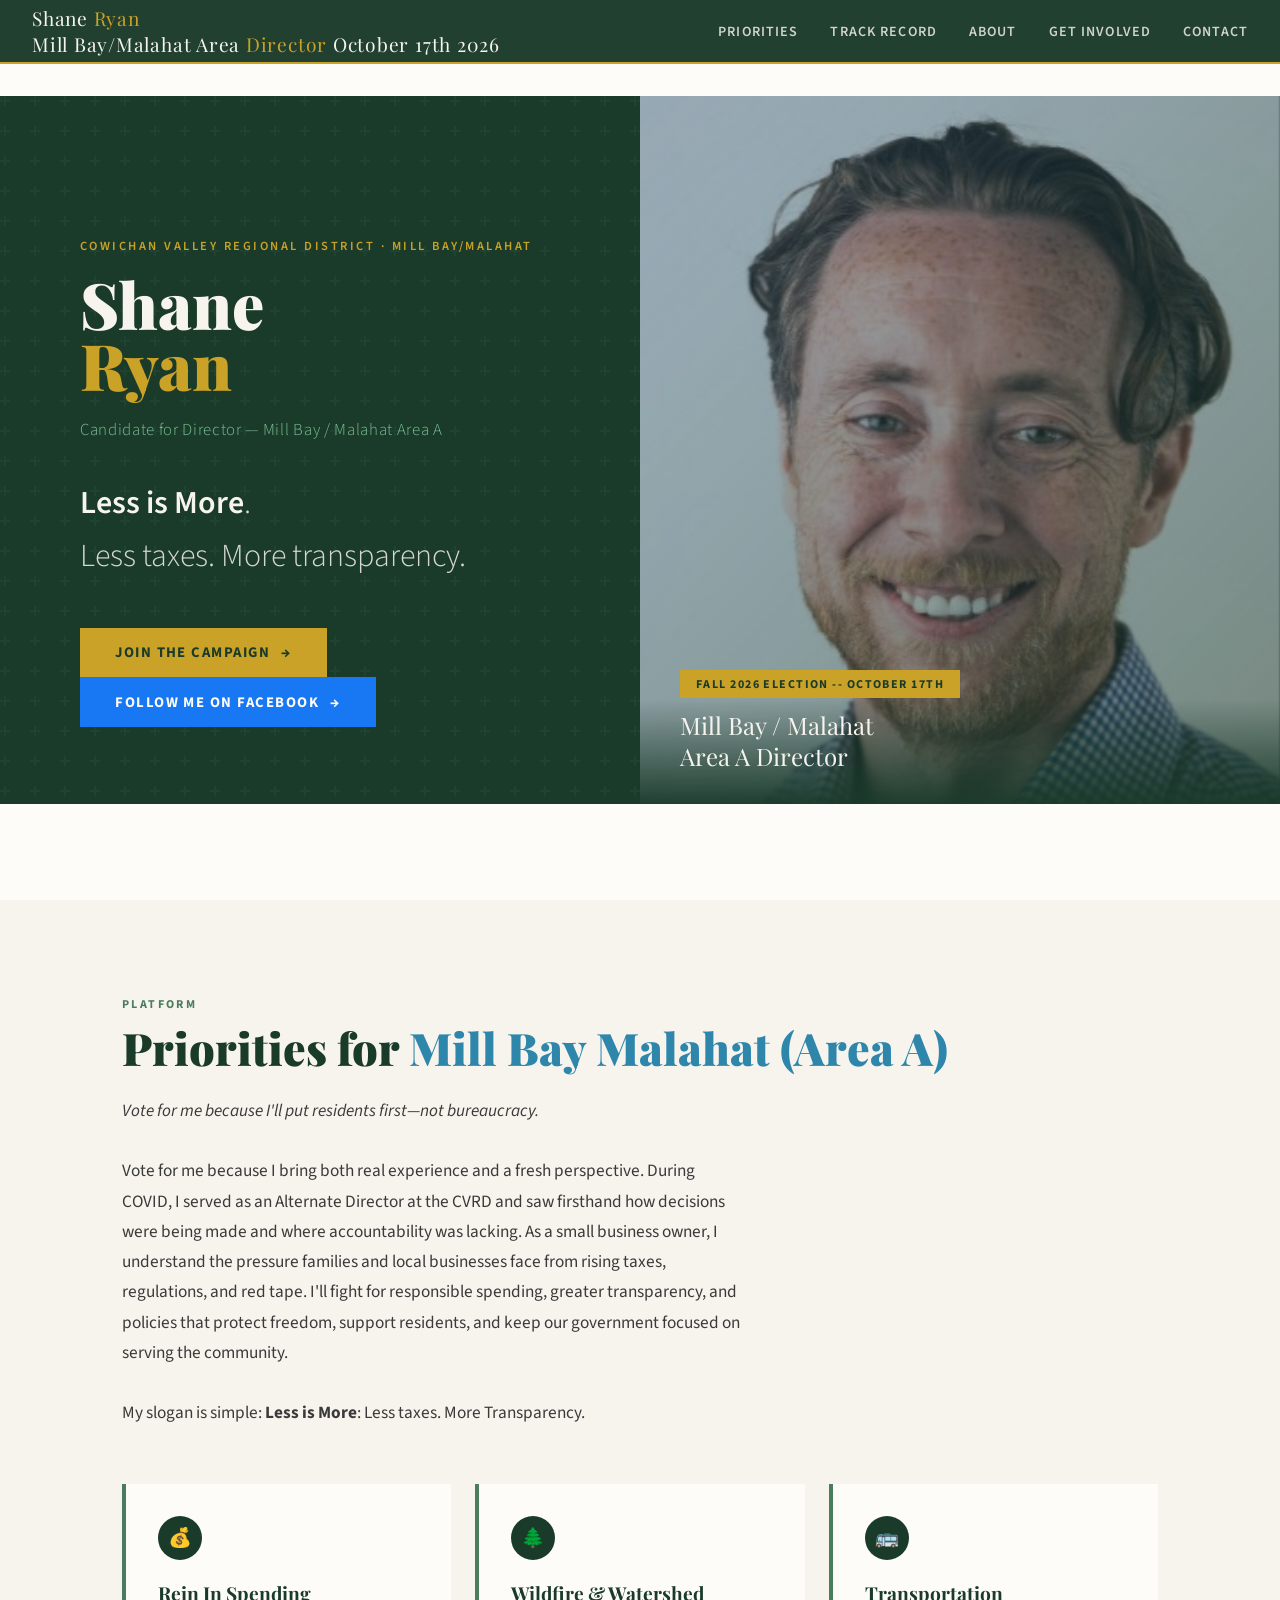
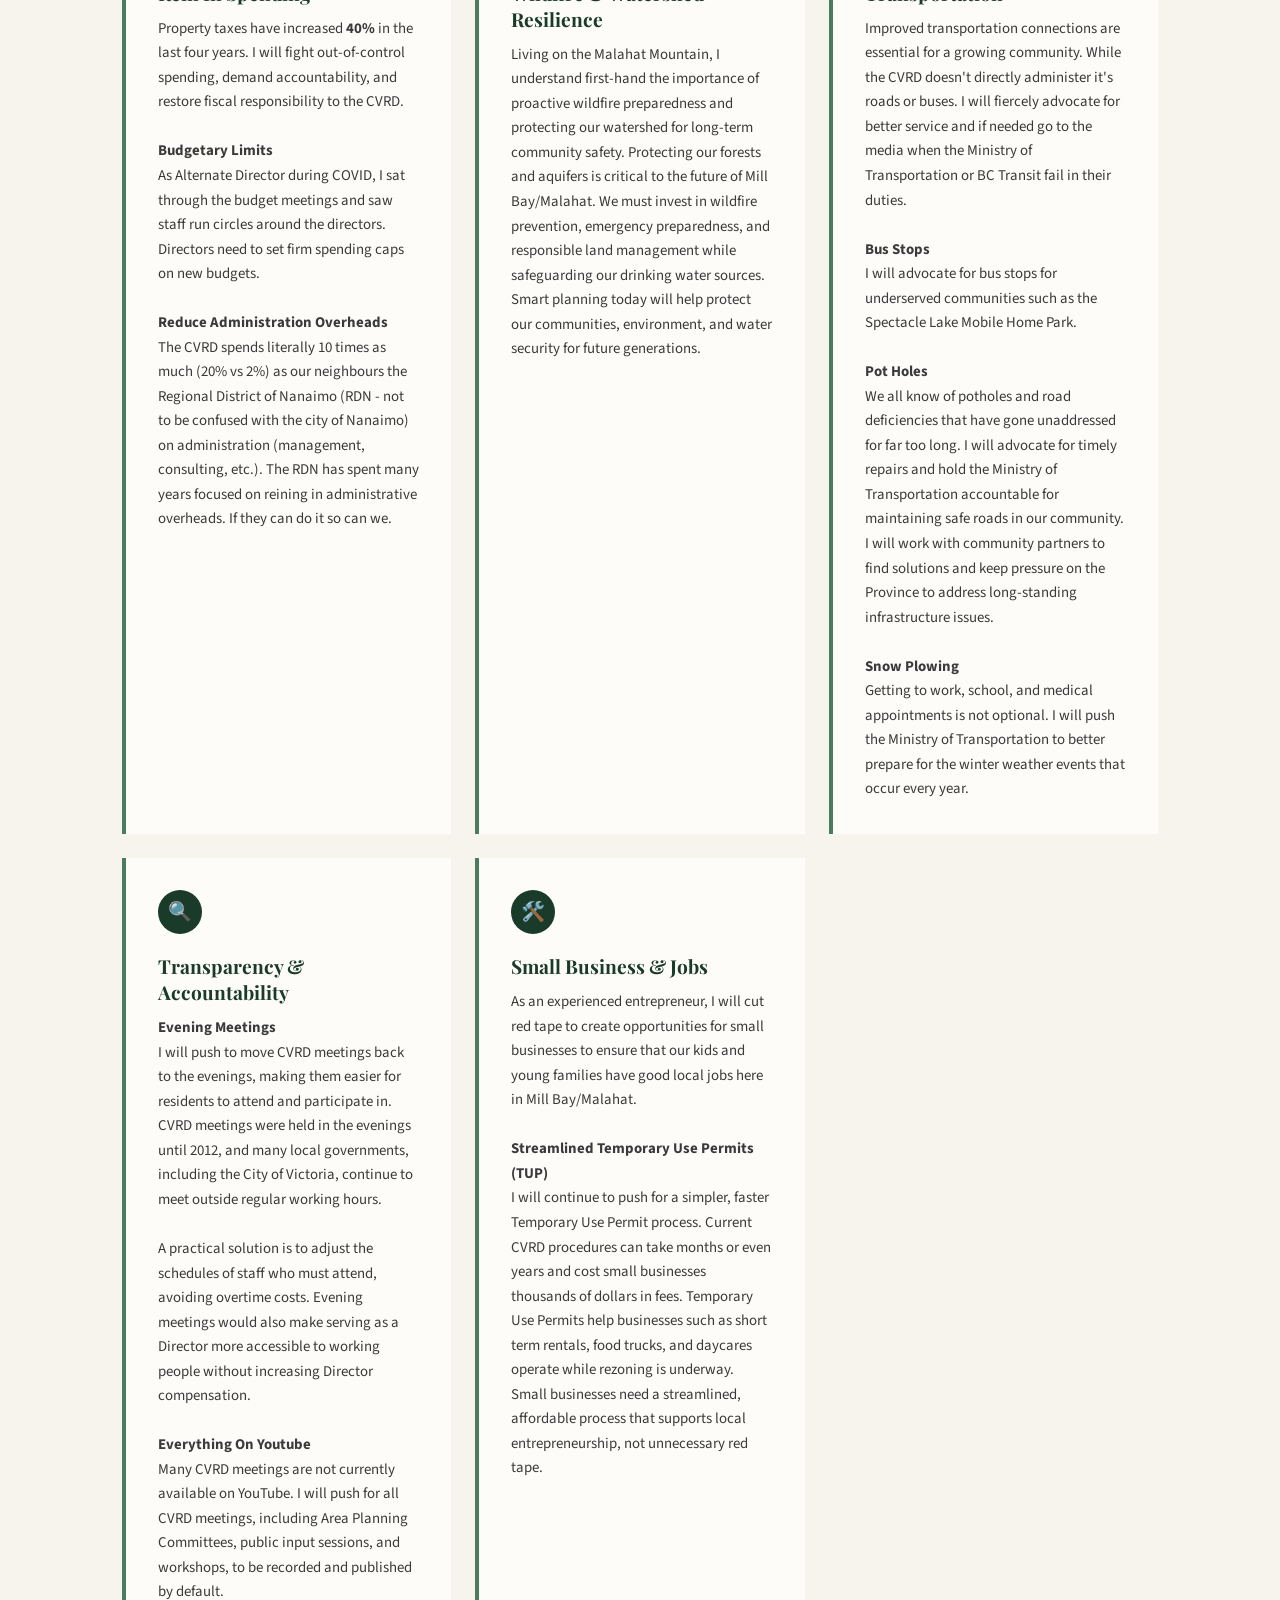
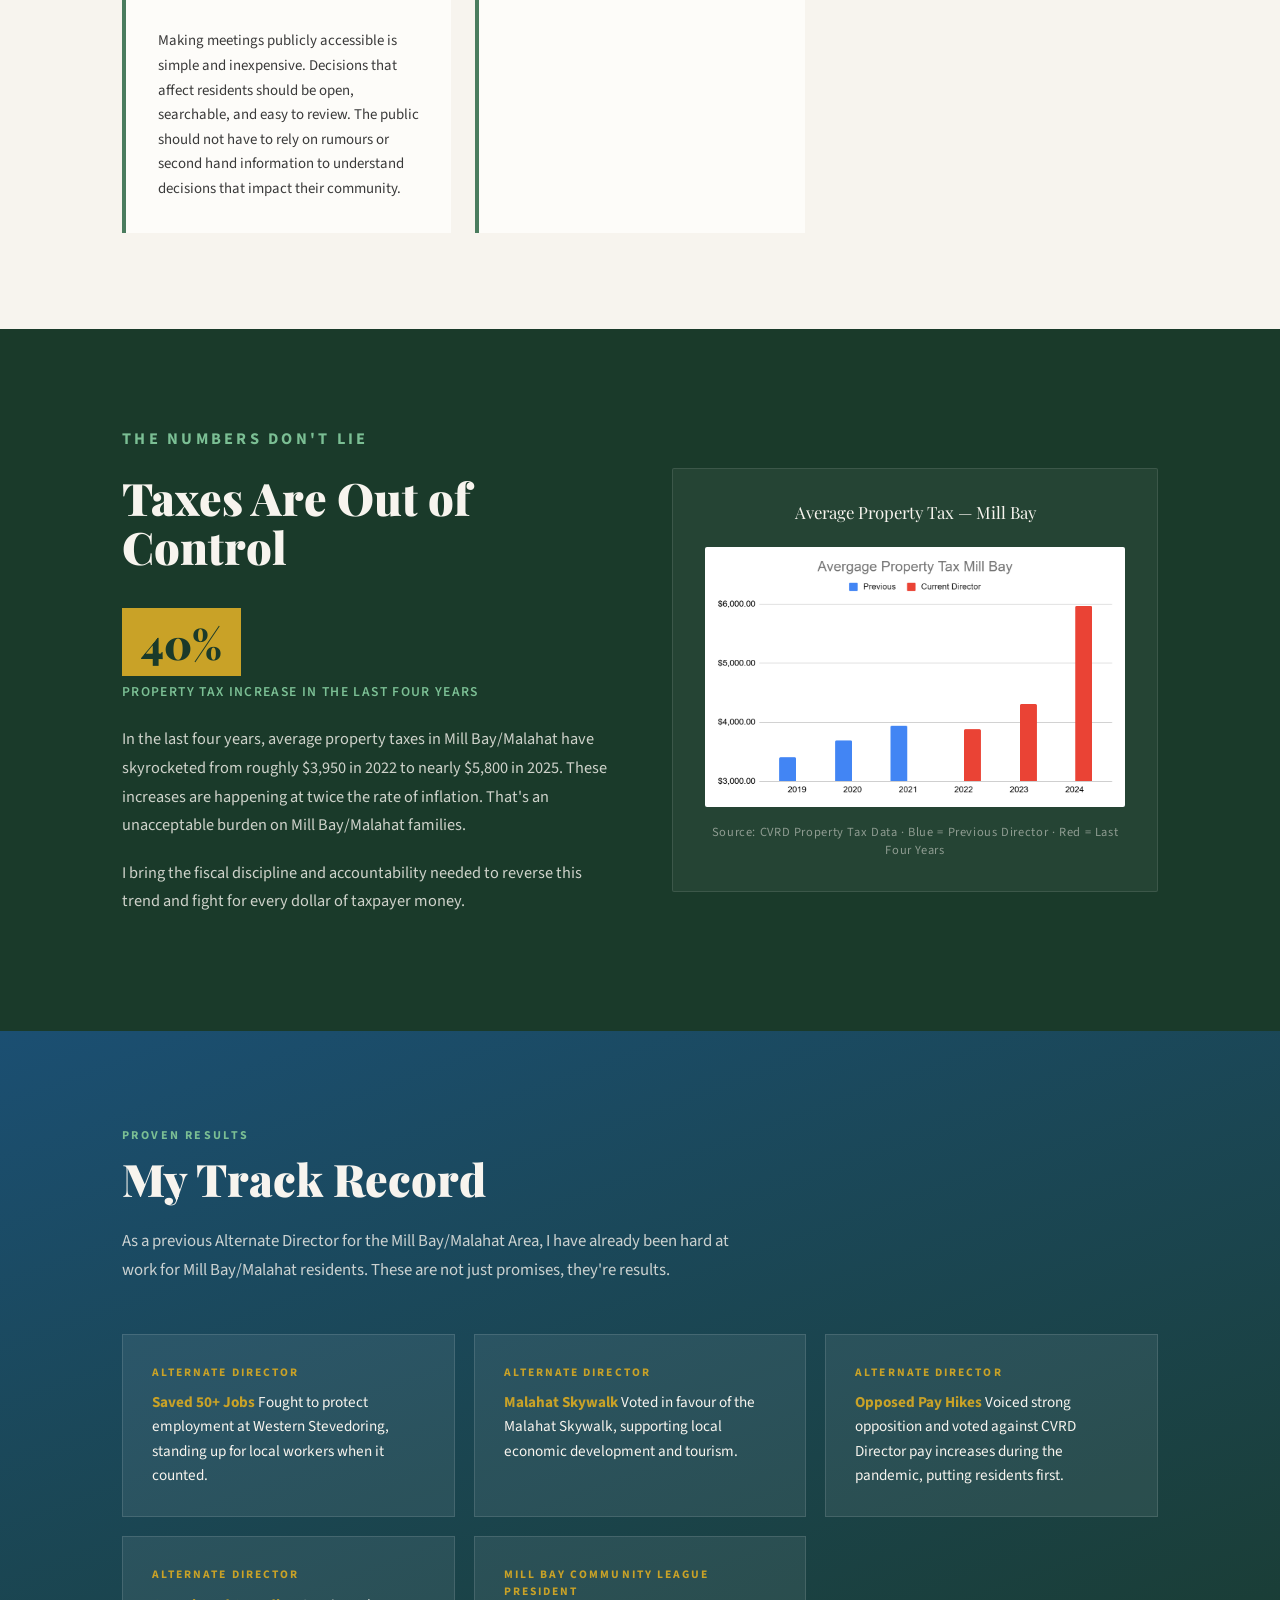
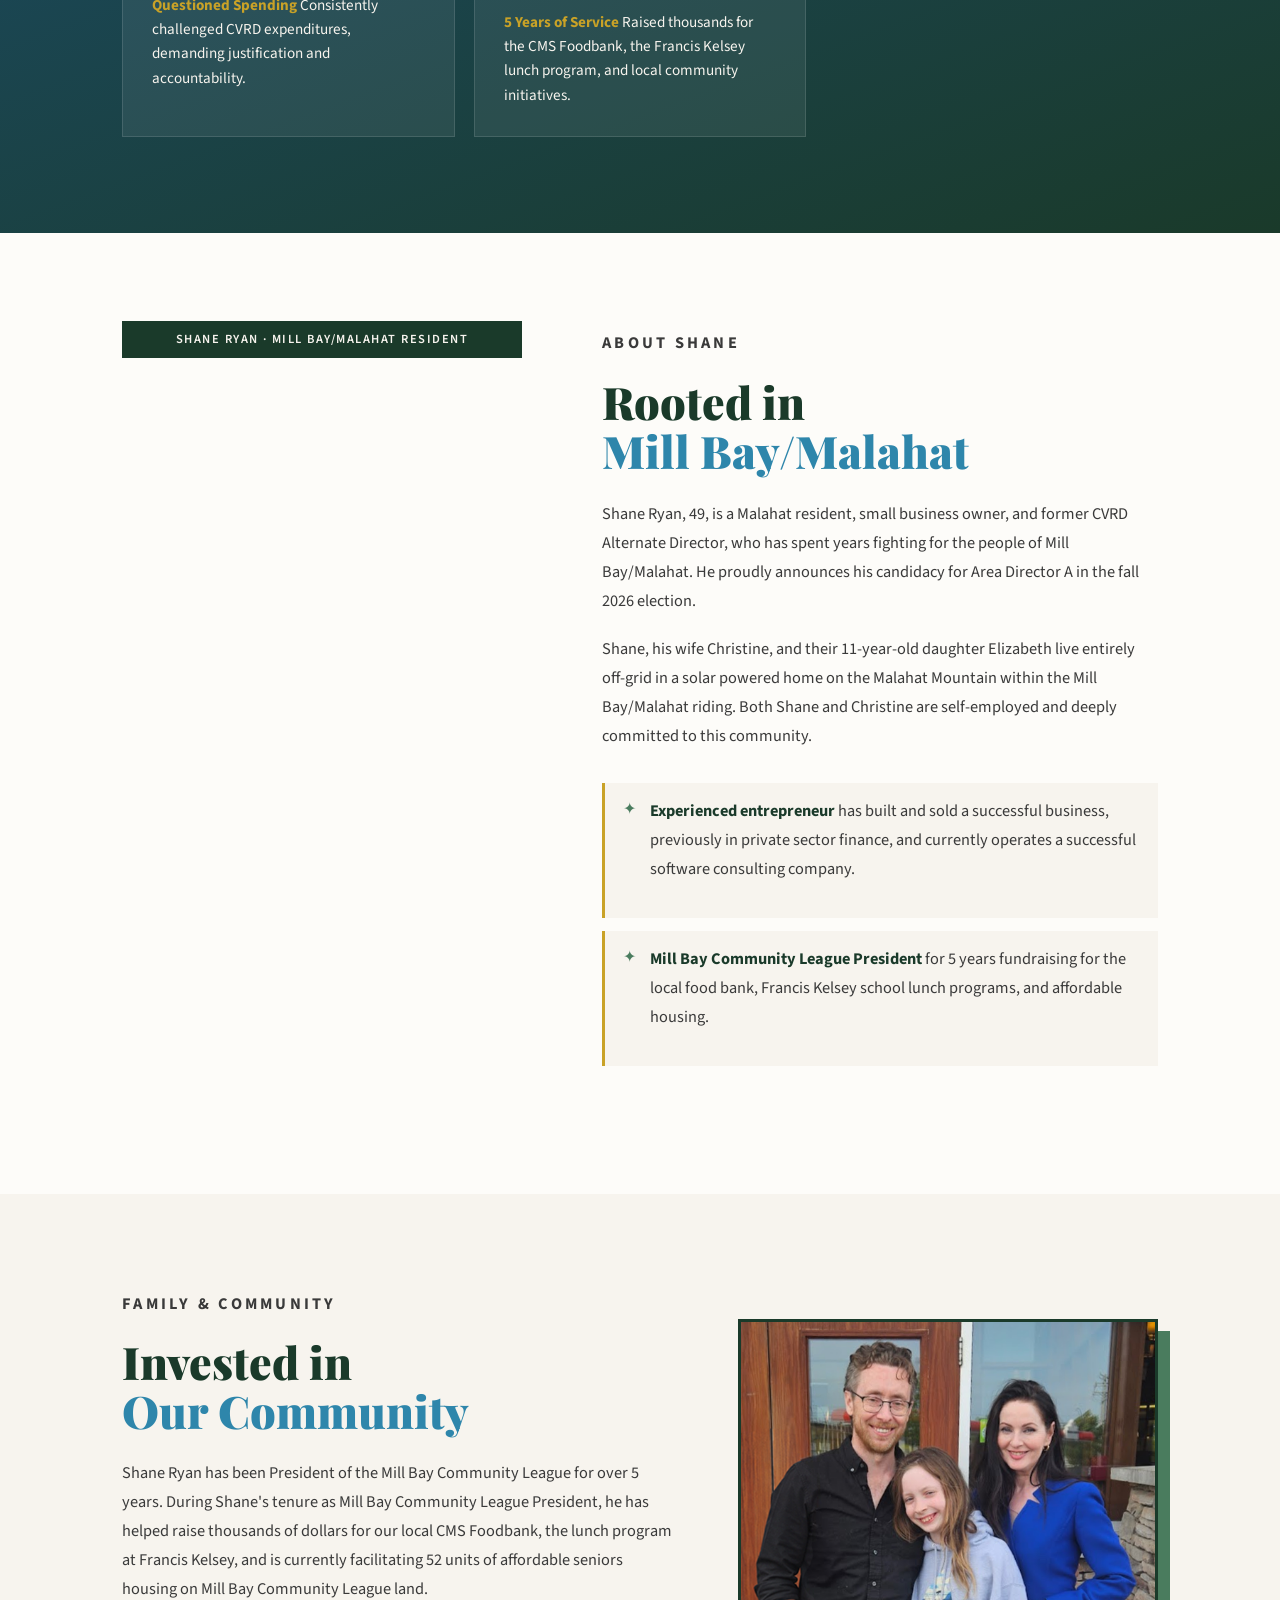
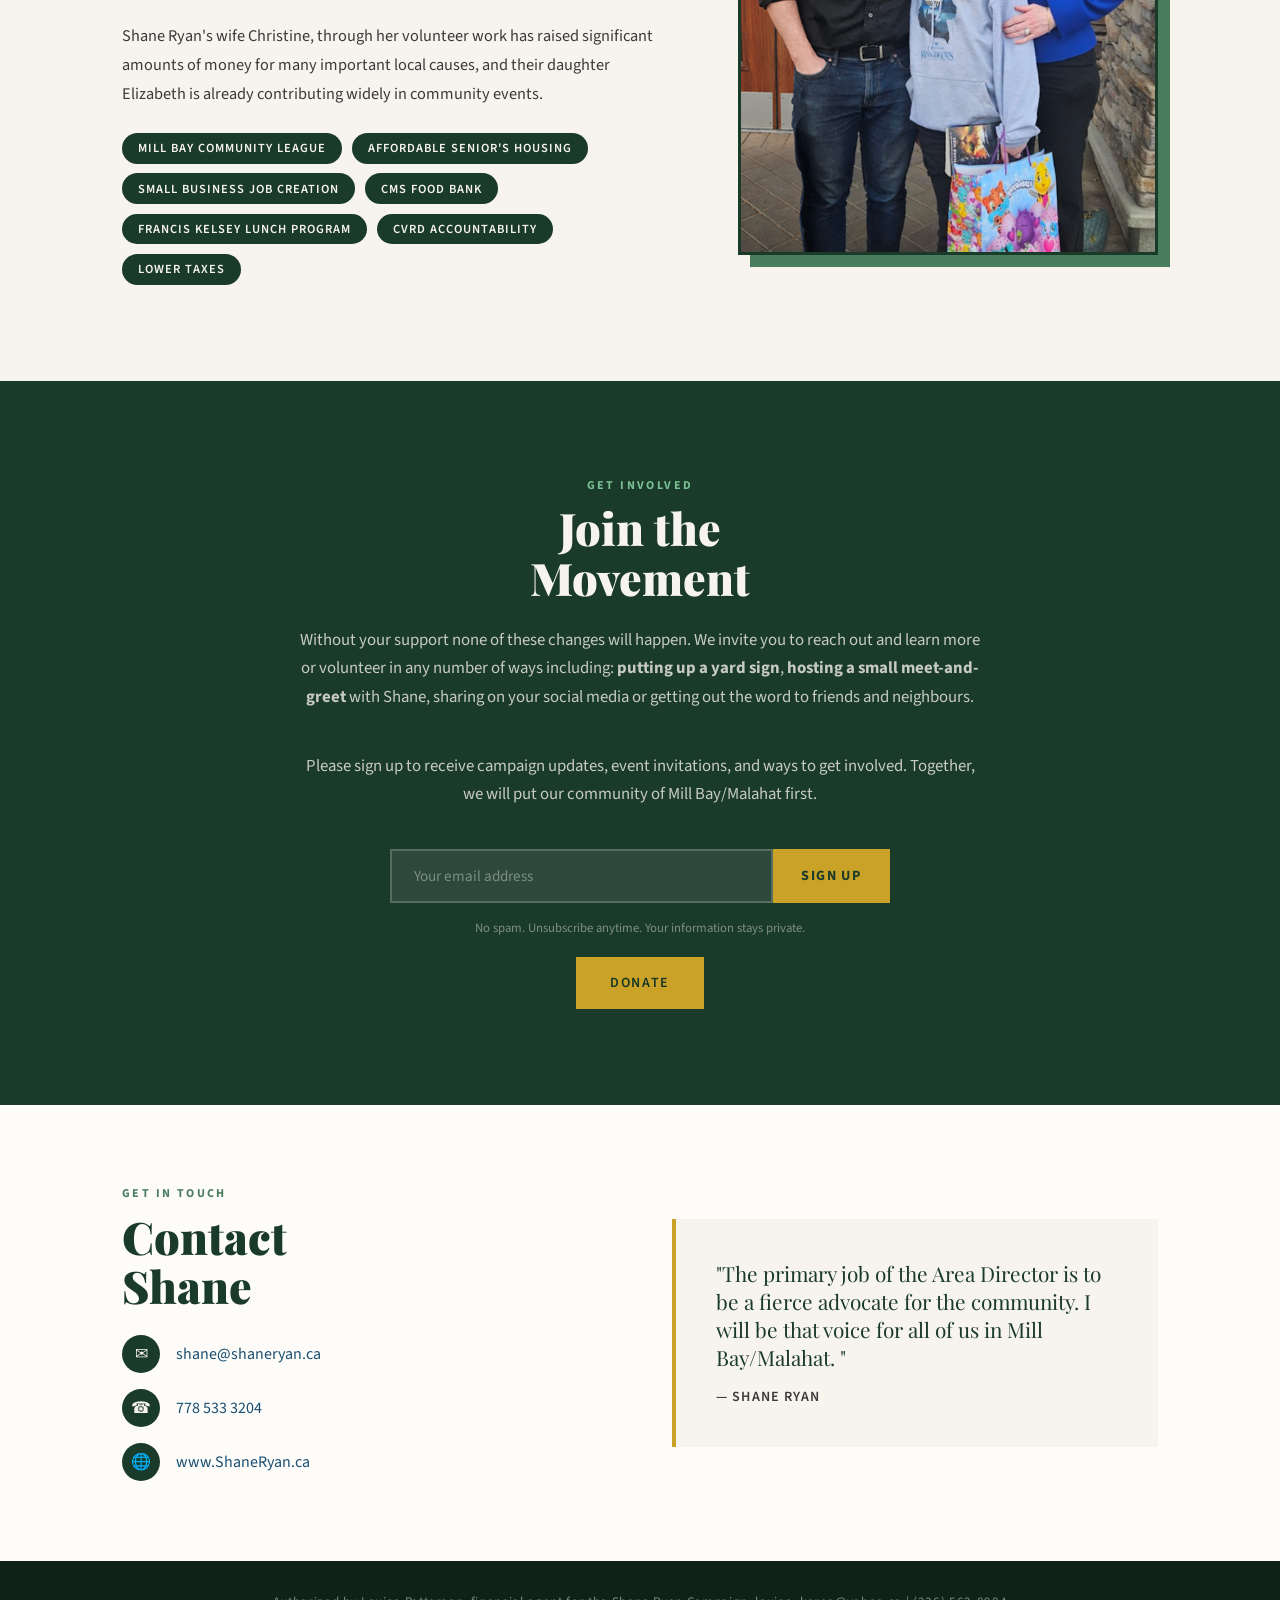
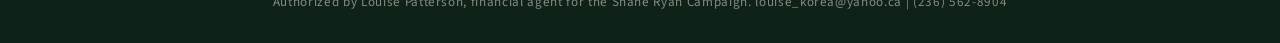
==== index.html @ 7ab5e039 "Update index.html" ====
<!DOCTYPE html>
<html lang="en">
<head>
<meta charset="UTF-8">
<meta name="viewport" content="width=device-width, initial-scale=1.0">
<title>Shane Ryan – Director, Mill Bay/Malahat Area A</title>
<link href="https://fonts.googleapis.com/css2?family=Playfair+Display:wght@700;900&family=Source+Sans+3:wght@300;400;600&display=swap" rel="stylesheet">
<style>
  :root {
    --forest: #1a3a2a;
    --pine: #2d5a3d;
    --sage: #4a7c5e;
    --mint: #7bbf94;
    --ocean: #1b4f72;
    --sky: #2e86ab;
    --sky-light: #5ba4c7;
    --cream: #f7f4ee;
    --warm-white: #fdfcf9;
    --gold: #c9a227;
    --text-dark: #1a1a1a;
    --text-mid: #3a3a3a;
    --facebook-blue: #1877F2
  }

  * { margin: 0; padding: 0; box-sizing: border-box; }

  html { scroll-behavior: smooth; }

  body {
    font-family: 'Source Sans 3', sans-serif;
    background: var(--warm-white);
    color: var(--text-dark);
    overflow-x: hidden;
  }

  /* ── NAV ── */
  nav {
    position: fixed; top: 0; width: 100%; z-index: 100;
    background: rgba(26,58,42,0.97);
    backdrop-filter: blur(8px);
    padding: 0 2rem;
    display: flex; align-items: center; justify-content: space-between;
    height: 64px;
    border-bottom: 2px solid var(--gold);
  }
  .nav-logo {
    font-family: 'Playfair Display', serif;
    font-size: 1.2rem;
    color: var(--cream);
    letter-spacing: 0.04em;
  }
  .nav-logo span { color: var(--gold); }
  .nav-links { display: flex; gap: 2rem; list-style: none; }
  .nav-links a {
    color: rgba(247,244,238,0.82);
    text-decoration: none;
    font-size: 0.88rem;
    font-weight: 600;
    letter-spacing: 0.08em;
    text-transform: uppercase;
    transition: color 0.2s;
  }
  .nav-links a:hover { color: var(--gold); }

  /* ── HERO ── */
  .hero {
    min-height: 100vh;
    display: grid;
    grid-template-columns: 1fr 1fr;
    overflow: hidden;
    position: relative;
  }

  .hero-left {
    background: var(--forest);
    display: flex; flex-direction: column; justify-content: center;
    padding: 8rem 5rem 4rem 5rem;
    position: relative;
    overflow: hidden;
  }

  .hero-left::before {
    content: '';
    position: absolute; inset: 0;
    background: url("data:image/svg+xml,%3Csvg width='60' height='60' viewBox='0 0 60 60' xmlns='http://www.w3.org/2000/svg'%3E%3Cg fill='none' fill-rule='evenodd'%3E%3Cg fill='%234a7c5e' fill-opacity='0.12'%3E%3Cpath d='M36 34v-4h-2v4h-4v2h4v4h2v-4h4v-2h-4zm0-30V0h-2v4h-4v2h4v4h2V6h4V4h-4zM6 34v-4H4v4H0v2h4v4h2v-4h4v-2H6zM6 4V0H4v4H0v2h4v4h2V6h4V4H6z'/%3E%3C/g%3E%3C/g%3E%3C/svg%3E");
    pointer-events: none;
  }

  .hero-eyebrow {
    font-size: 0.78rem;
    font-weight: 600;
    letter-spacing: 0.2em;
    text-transform: uppercase;
    color: var(--gold);
    margin-bottom: 1.2rem;
    opacity: 0;
    animation: fadeUp 0.7s 0.2s forwards;
  }

  .hero-name {
    font-family: 'Playfair Display', serif;
    font-size: clamp(3.2rem, 5vw, 5.5rem);
    font-weight: 900;
    color: var(--cream);
    line-height: 0.95;
    margin-bottom: 1.4rem;
    opacity: 0;
    animation: fadeUp 0.7s 0.4s forwards;
  }

  .hero-title {
    font-size: 1.05rem;
    font-weight: 300;
    color: var(--mint);
    letter-spacing: 0.04em;
    margin-bottom: 2.2rem;
    opacity: 0;
    animation: fadeUp 0.7s 0.55s forwards;
  }

  .hero-tagline {
    font-size: 2rem;
    color: rgba(247,244,238,0.85);
    line-height: 1.65;
    max-width: 400px;
    margin-bottom: 2.8rem;
    font-weight: 300;
    opacity: 0;
    animation: fadeUp 0.7s 0.7s forwards;
  }

  .hero-tagline strong { color: var(--cream); font-weight: 600; }

  .hero-cta {
    display: inline-flex; align-items: center; gap: 0.7rem;
    background: var(--gold);
    color: var(--forest);
    padding: 0.9rem 2.2rem;
    font-weight: 700;
    font-size: 0.92rem;
    letter-spacing: 0.1em;
    text-transform: uppercase;
    text-decoration: none;
    border: none;
    cursor: pointer;
    transition: background 0.2s, transform 0.15s;
    opacity: 0;
    animation: fadeUp 0.7s 0.85s forwards;
    width: fit-content;
  }

  .hero-facebook {
    display: inline-flex; align-items: center; gap: 0.7rem;
    background: var(--facebook-blue);
    color: var(--warm-white);
    padding: 0.9rem 2.2rem;
    font-weight: 700;
    font-size: 0.92rem;
    letter-spacing: 0.1em;
    text-transform: uppercase;
    text-decoration: none;
    border: none;
    cursor: pointer;
    transition: background 0.2s, transform 0.15s;
    opacity: 0;
    animation: fadeUp 0.7s 0.85s forwards;
    width: fit-content;
  }

  .hero-cta:hover { background: #e0b52a; transform: translateY(-2px); }

  .hero-right {
    position: relative;
    background: var(--ocean);
    overflow: hidden;
  }

  .hero-right::before {
    content: '';
    position: absolute; inset: 0;
    background: linear-gradient(135deg, rgba(27,79,114,0.4) 0%, rgba(26,58,42,0.6) 100%);
    z-index: 1;
  }

  .hero-photo {
    width: 100%;
    height: 100%;
    object-fit: cover;
    object-position: center 25%;
    position: absolute;
    top: 0;
    left: 0;
    opacity: 0;
    animation: fadeIn 10s 0.5s forwards;
  }

  .hero-photo-overlay {
    position: absolute; bottom: 0; left: 0; right: 0;
    z-index: 2;
    background: linear-gradient(to top, rgba(26,58,42,0.95) 0%, transparent 60%);
    padding: 2.5rem 2.5rem 2rem;
  }

  .hero-area-badge {
    display: inline-block;
    background: var(--gold);
    color: var(--forest);
    font-size: 0.75rem;
    font-weight: 700;
    letter-spacing: 0.12em;
    text-transform: uppercase;
    padding: 0.35rem 1rem;
    margin-bottom: 0.7rem;
  }

  .hero-area-text {
    color: var(--cream);
    font-family: 'Playfair Display', serif;
    font-size: 1.5rem;
    line-height: 1.3;
  }

  /* ── STATS BAR ── */
  .stats-bar {
    background: var(--ocean);
    padding: 2rem 4rem;
    display: flex; justify-content: space-around; align-items: center;
    flex-wrap: wrap; gap: 1.5rem;
  }
  .stat-item { text-align: center; }
  .stat-num {
    font-family: 'Playfair Display', serif;
    font-size: 2.4rem;
    font-weight: 900;
    color: var(--gold);
    display: block;
  }
  .stat-label {
    font-size: 0.78rem;
    font-weight: 600;
    letter-spacing: 0.12em;
    text-transform: uppercase;
    color: rgba(247,244,238,0.7);
  }
  .stat-divider { width: 1px; height: 50px; background: rgba(247,244,238,0.2); }

  /* ── SECTION SHARED ── */
  section { padding: 6rem 0; }
  .container { max-width: 1100px; margin: 0 auto; padding: 0 2rem; }
  .section-label {
    font-size: 0.75rem; font-weight: 700;
    letter-spacing: 0.2em; text-transform: uppercase;
    color: var(--sage); margin-bottom: 0.6rem;
  }
  .section-title {
    font-family: 'Playfair Display', serif;
    font-size: clamp(2rem, 3.5vw, 3rem);
    font-weight: 900;
    color: var(--forest);
    line-height: 1.1;
    margin-bottom: 1.5rem;
  }
  .section-title .accent { color: var(--sky); }

  /* ── PRIORITIES ── */
  .priorities { background: var(--cream); }
  .priorities-intro {
    max-width: 620px;
    font-size: 1.08rem;
    color: var(--text-mid);
    line-height: 1.75;
    margin-bottom: 3.5rem;
  }

  .priorities-grid {
    display: grid;
    grid-template-columns: repeat(auto-fit, minmax(280px, 1fr));
    gap: 1.5rem;
  }

  .priority-card {
    background: var(--warm-white);
    border-left: 4px solid var(--sage);
    padding: 2rem;
    transition: border-color 0.25s, transform 0.2s, box-shadow 0.2s;
    position: relative;
    overflow: hidden;
  }
  .priority-card::after {
    content: '';
    position: absolute; bottom: 0; left: 0; right: 0; height: 3px;
    background: linear-gradient(90deg, var(--gold), transparent);
    transform: scaleX(0); transform-origin: left;
    transition: transform 0.3s;
  }
  .priority-card:hover {
    border-color: var(--ocean);
    transform: translateY(-4px);
    box-shadow: 0 12px 32px rgba(27,79,114,0.12);
  }
  .priority-card:hover::after { transform: scaleX(1); }

  .priority-icon {
    width: 44px; height: 44px;
    background: var(--forest);
    border-radius: 50%;
    display: flex; align-items: center; justify-content: center;
    margin-bottom: 1.2rem;
    font-size: 1.2rem;
  }
  .priority-title {
    font-family: 'Playfair Display', serif;
    font-size: 1.2rem; font-weight: 700;
    color: var(--forest);
    margin-bottom: 0.7rem;
  }
  .priority-text {
    font-size: 0.93rem;
    color: var(--text-mid);
    line-height: 1.65;
  }

  /* ── TAX CHART SECTION ── */
  .tax-section { background: var(--forest); color: var(--cream); }
  .tax-section .section-title { color: var(--cream); }
  .tax-section .section-label { color: var(--mint); }

  .tax-layout {
    display: grid;
    grid-template-columns: 1fr 1fr;
    gap: 4rem;
    align-items: center;
  }
  .tax-copy p {
    font-size: 1.02rem;
    color: rgba(247,244,238,0.82);
    line-height: 1.75;
    margin-bottom: 1.2rem;
  }
  .tax-stat {
    display: inline-block;
    background: var(--gold);
    color: var(--forest);
    font-family: 'Playfair Display', serif;
    font-size: 2.6rem; font-weight: 900;
    padding: 0.4rem 1.2rem;
    margin: 0.8rem 0 0.4rem;
  }
  .tax-stat-label {
    font-size: 0.85rem; font-weight: 600;
    letter-spacing: 0.1em; text-transform: uppercase;
    color: var(--mint);
    display: block; margin-bottom: 1.5rem;
  }

  .chart-wrapper {
    background: rgba(255,255,255,0.05);
    border: 1px solid rgba(255,255,255,0.1);
    padding: 2rem;
    border-radius: 2px;
  }
  .chart-title {
    font-family: 'Playfair Display', serif;
    color: var(--cream); font-size: 1.05rem;
    margin-bottom: 1.5rem; text-align: center;
  }
  .chart-img {
    width: 100%; border-radius: 2px;
    display: block;
  }
  .chart-caption {
    margin-top: 1rem;
    font-size: 0.78rem;
    color: rgba(247,244,238,0.5);
    text-align: center;
    letter-spacing: 0.05em;
  }

  /* ── ABOUT ── */
  .about { background: var(--warm-white); }
  .about-layout {
    display: grid;
    grid-template-columns: 400px 1fr;
    gap: 5rem;
    align-items: start;
  }
  .about-photo-wrap { position: relative; }
  .about-photo {
    width: 100%;
    display: block;
    border: 3px solid var(--forest);
  }
  .about-photo-label {
    position: absolute;
    bottom: -1px; left: 0; right: 0;
    background: var(--forest);
    color: var(--cream);
    text-align: center;
    font-size: 0.78rem;
    font-weight: 600;
    letter-spacing: 0.12em;
    text-transform: uppercase;
    padding: 0.6rem;
  }

  .about-copy p {
    font-size: 1.02rem;
    color: var(--text-mid);
    line-height: 1.78;
    margin-bottom: 1.2rem;
  }

  .about-highlights {
    margin: 2rem 0;
    display: flex; flex-direction: column; gap: 0.8rem;
  }
  .highlight-item {
    display: flex; align-items: flex-start; gap: 0.9rem;
    padding: 0.9rem 1.1rem;
    background: var(--cream);
    border-left: 3px solid var(--gold);
  }
  .highlight-check {
    color: var(--sage); font-size: 1rem; flex-shrink: 0; margin-top: 1px;
  }
  .highlight-text { font-size: 0.93rem; color: var(--text-mid); line-height: 1.5; }
  .highlight-text strong { color: var(--forest); }

  /* ── RECORD ── */
  .record { background: linear-gradient(160deg, #1b4f72 0%, #1a3a2a 100%); }
  .record .section-title { color: var(--cream); }
  .record .section-label { color: var(--mint); }
  .record-intro {
    color: rgba(247,244,238,0.8);
    font-size: 1.05rem;
    line-height: 1.75;
    max-width: 640px;
    margin-bottom: 3rem;
  }
  .record-grid {
    display: grid;
    grid-template-columns: repeat(auto-fit, minmax(260px, 1fr));
    gap: 1.2rem;
  }
  .record-item {
    background: rgba(255,255,255,0.07);
    border: 1px solid rgba(255,255,255,0.12);
    padding: 1.8rem;
    transition: background 0.2s;
  }
  .record-item:hover { background: rgba(255,255,255,0.12); }
  .record-year {
    font-size: 0.72rem; font-weight: 700;
    letter-spacing: 0.18em; text-transform: uppercase;
    color: var(--gold); margin-bottom: 0.6rem;
  }
  .record-desc {
    color: var(--cream);
    font-size: 0.95rem;
    line-height: 1.6;
  }

  /* ── FAMILY ── */
  .family { background: var(--cream); }
  .family-layout {
    display: grid;
    grid-template-columns: 1fr 420px;
    gap: 4rem;
    align-items: center;
  }
  .family-copy p {
    font-size: 1.02rem; color: var(--text-mid);
    line-height: 1.78; margin-bottom: 1.1rem;
  }
  .community-pills {
    display: flex; flex-wrap: wrap; gap: 0.6rem;
    margin-top: 1.5rem;
  }
  .pill {
    background: var(--forest); color: var(--cream);
    font-size: 0.78rem; font-weight: 600;
    letter-spacing: 0.08em; text-transform: uppercase;
    padding: 0.4rem 1rem;
    border-radius: 100px;
  }
  .family-photo {
    width: 100%; display: block;
    border: 3px solid var(--forest);
    box-shadow: 12px 12px 0 var(--sage);
  }

  /* ── SIGN UP ── */
  .signup { background: var(--forest); }
  .signup-inner {
    max-width: 680px; margin: 0 auto;
    text-align: center;
  }

  .signup .section-label { color: var(--mint); }
  .signup .section-title { color: var(--cream); }
  .signup-text {
    color: rgba(247,244,238,0.78);
    font-size: 1.05rem;
    line-height: 1.7;
    margin-bottom: 2.5rem;
  }
  .signup-form {
    display: flex; gap: 0;
    max-width: 500px; margin: 0 auto;
  }
  .signup-input {
    flex: 1;
    padding: 0.9rem 1.4rem;
    border: 2px solid rgba(255,255,255,0.2);
    background: rgba(255,255,255,0.08);
    color: var(--cream);
    font-family: 'Source Sans 3', sans-serif;
    font-size: 0.95rem;
    outline: none;
    transition: border-color 0.2s;
  }
  .signup-input::placeholder { color: rgba(247,244,238,0.4); }
  .signup-input:focus { border-color: var(--gold); }
  .signup-btn {
    background: var(--gold);
    color: var(--forest);
    border: none;
    padding: 0.9rem 1.8rem;
    font-family: 'Source Sans 3', sans-serif;
    font-size: 0.88rem;
    font-weight: 700;
    letter-spacing: 0.1em;
    text-transform: uppercase;
    cursor: pointer;
    transition: background 0.2s;
    white-space: nowrap;
  }
  .signup-btn:hover { background: #e0b52a; }
  .signup-note {
    margin-top: 1rem;
    font-size: 0.8rem;
    color: rgba(247,244,238,0.45);
  }
  .signup-success {
    display: none;
    background: rgba(74,124,94,0.3);
    border: 1px solid var(--mint);
    color: var(--mint);
    padding: 1rem 2rem;
    font-size: 1rem;
    margin-top: 1rem;
  }

  /* ── CONTACT ── */
  .contact { background: var(--warm-white); padding: 5rem 0; }
  .contact-layout {
    display: grid;
    grid-template-columns: 1fr 1fr;
    gap: 4rem;
    align-items: center;
  }
  .contact-info .section-title { margin-bottom: 1.5rem; }
  .contact-details { display: flex; flex-direction: column; gap: 1rem; }
  .contact-row {
    display: flex; align-items: center; gap: 1rem;
    font-size: 1rem; color: var(--text-mid);
  }
  .contact-row a { color: var(--ocean); text-decoration: none; }
  .contact-row a:hover { text-decoration: underline; }
  .contact-icon {
    width: 38px; height: 38px;
    background: var(--forest);
    border-radius: 50%;
    display: flex; align-items: center; justify-content: center;
    color: var(--cream);
    font-size: 1rem;
    flex-shrink: 0;
  }

  /* ── FOOTER ── */
  footer {
    background: #0f2218;
    color: rgba(247,244,238,0.5);
    text-align: center;
    padding: 2rem;
    font-size: 0.82rem;
    letter-spacing: 0.05em;
  }
  footer a { color: var(--mint); text-decoration: none; }

  /* ── ANIMATIONS ── */
  @keyframes fadeUp {
    from { opacity: 0; transform: translateY(22px); }
    to   { opacity: 1; transform: translateY(0); }
  }
  @keyframes fadeIn {
    from { opacity: 0; }
    to   { opacity: 1; }
  }

  /* ── RESPONSIVE ── */
  @media (max-width: 900px) {
    .hero {
      display: flex !important;
      flex-direction: column !important;
      min-height: unset !important;
    }
    .hero-left {
      width: 100% !important;
      box-sizing: border-box !important;
      padding: 2rem 1.5rem 2.5rem !important;
      min-height: unset !important;
      order: 2;
      flex: none !important;
    }
    .hero-right {
      width: 100% !important;
      flex: none !important;
      height: 100vw !important;
      min-height: 300px !important;
      max-height: 520px !important;
      position: relative !important;
      order: 1;
    }
    .hero-photo {
      position: absolute !important;
      top: 0 !important;
      left: 0 !important;
      width: 100% !important;
      height: 100% !important;
      object-fit: cover !important;
      object-position: center 60% !important;
    }
    .tax-layout, .about-layout, .family-layout, .contact-layout {
      grid-template-columns: 1fr;
      gap: 2.5rem;
    }
    .about-layout { grid-template-columns: 1fr; }
    .about-photo-wrap { max-width: 380px; }
    .family-layout { grid-template-columns: 1fr; }
    .family-photo { max-width: 400px; }
    .stat-divider { display: none; }
    .stats-bar { padding: 2rem; }
    nav { padding: 0 1rem; }
    .nav-links { gap: 1rem; }
    .signup-form { flex-direction: column; }
    .hero-eyebrow { max-width: 100% !important; }
    .hero-tagline { max-width: 100% !important; }
  }

  /* ── MOBILE HERO FIX — applies to all phones ── */
  @media screen and (max-width: 1024px) {
    .hero {
      display: flex !important;
      flex-direction: column !important;
      min-height: unset !important;
    }
    .hero-left {
      width: 100% !important;
      box-sizing: border-box !important;
      padding: 2rem 1.5rem 2.5rem !important;
      min-height: unset !important;
      order: 2;
      flex: none !important;
    }
    .hero-right {
      width: 100% !important;
      flex: none !important;
      height: 100vw !important;
      min-height: 300px !important;
      max-height: 520px !important;
      position: relative !important;
      order: 1;
    }
    .hero-photo {
      position: absolute !important;
      top: 0 !important;
      left: 0 !important;
      width: 100% !important;
      height: 100% !important;
      object-fit: cover !important;
      object-position: center 60% !important;
    }
  }

  .hide-on-small {
    display: block;
  }

  @media (max-width: 768px) {
    .hide-on-small {
      display: none;
    }
  }

  .cta-container {
    display: flex;
    justify-content: center;
    align-items: center;
    gap: 16px;
    margin-top: 20px;
  }

  .cta-button.donate {
    display: inline-block;
    background-color: #c9a227;
    color: #163524;
    padding: 16px 34px;
    font-size: 14px;
    font-weight: 600;
    letter-spacing: 0.12em;
    text-transform: uppercase;
    text-decoration: none;
    border-radius: 0px;
    transition: background-color 0.2s ease, transform 0.15s ease;
  }

  .cta-button.donate:hover {
    background-color: #b8921f;
    transform: translateY(-1px);
  }

  .cta-button.donate:active {
    transform: translateY(0px);
  }
</style>
</head>
<body>

<!-- NAV -->
<nav>
  <div class="nav-logo">Shane <span>Ryan</span> <div class="hide-on-small"> Mill Bay/Malahat Area <span>Director</span> October 17th 2026</div></div>
  <ul class="nav-links">
    <li><a href="#priorities">Priorities</a></li>
    <li><a href="#record">Track Record</a></li>
    <li><a href="#about">About</a></li>
    <div class="hide-on-small"><li><a href="#signup">Get Involved</a></li></div>
    <li><a href="#contact">Contact</a></li>
  </ul>
</nav>

<!-- HERO -->
<section class="hero">
  <div class="hero-left">
    <p class="hero-eyebrow">Cowichan Valley Regional District · Mill Bay/Malahat</p>
    <h1 class="hero-name">Shane<br><span style="color:#c9a227;">Ryan</span></h1>
    <p class="hero-title">Candidate for Director — Mill Bay / Malahat Area A</p>
    <p class="hero-tagline"><strong>Less is More</strong>.<br> Less taxes. More transparency.</p>
    <a href="#signup" class="hero-cta">
      <span>Join the Campaign</span>
      <span>→</span>
    </a>
    <a href="https://www.facebook.com/voteshaneryan" class="hero-facebook">
      <span>Follow me on Facebook</span>
      <span>→</span>
    </a>
  </div>
  <div class="hero-right">
    <img src="pro.jpg" alt="Shane Ryan" class="hero-photo">
    <div class="hide-on-small">
      <div class="hero-photo-overlay">
        <span class="hero-area-badge">Fall 2026 Election -- October 17th</span>
        <p class="hero-area-text">Mill Bay / Malahat<br>Area A Director</p>
      </div>
    </div>
  </div>
</section>

<!-- STATS BAR -->
<!--<div class="stats-bar">
  <div class="stat-item">
    <span class="stat-num">5+</span>
    <span class="stat-label">Years Community League President</span>
  </div>
  <div class="stat-divider"></div>
  <div class="stat-item">
    <span class="stat-num">52</span>
    <span class="stat-label">Affordable Senior Housing Units</span>
  </div>
  <div class="stat-divider"></div>
  <div class="stat-item">
    <span class="stat-num">50+</span>
    <span class="stat-label">Jobs Saved at Western Stevedoring</span>
  </div>
  <div class="stat-divider"></div>
  <div class="stat-item">
    <span class="stat-num">0 %</span>
    <span class="stat-label">Fought against Director Pay Increase During COVID</span>
  </div>
</div>-->

<!-- PRIORITIES -->
<section class="priorities" id="priorities">
  <div class="container">

    <p class="section-label">Platform</p>
    <h2 class="section-title">Priorities for <span class="accent">Mill Bay Malahat (Area A)</span></h2>
    <p class="priorities-intro"><i>Vote for me because I'll put residents first—not bureaucracy.</i><br><br>Vote for me because I bring both real experience and a fresh perspective. During COVID, I served as an Alternate Director at the CVRD and saw firsthand how decisions were being made and where accountability was lacking. As a small business owner, I understand the pressure families and local businesses face from rising taxes, regulations, and red tape. I'll fight for responsible spending, greater transparency, and policies that protect freedom, support residents, and keep our government focused on serving the community.<br><br>My slogan is simple: <strong>Less is More</strong>: Less taxes. More Transparency.</p>
    <div class="priorities-grid">
      <div class="priority-card">
        <div class="priority-icon">💰</div>
        <h3 class="priority-title">Rein In Spending</h3>
        <p class="priority-text">Property taxes have increased <strong>40%</strong> in the last four years. I will fight out-of-control spending, demand accountability, and restore fiscal responsibility to the CVRD.</p>
        <p class="priority-text"><br> <B>Budgetary Limits</B><BR> As Alternate Director during COVID, I sat through the budget meetings and saw staff run circles around the directors. Directors need to set firm spending caps on new budgets.</p>
        <p class="priority-text"><br> <B>Reduce Administration Overheads</B> <BR> The CVRD spends literally 10 times as much (20% vs 2%) as our neighbours the Regional District of Nanaimo (RDN - not to be confused with the city of Nanaimo) on administration (management, consulting, etc.). The RDN has spent many years focused on reining in administrative overheads. If they can do it so can we.</p>
      </div>
      <div class="priority-card">
        <div class="priority-icon">🌲</div>
        <h3 class="priority-title">Wildfire &amp; Watershed Resilience</h3>
        <p class="priority-text">Living on the Malahat Mountain, I understand first-hand the importance of proactive wildfire preparedness and protecting our watershed for long-term community safety. Protecting our forests and aquifers is critical to the future of Mill Bay/Malahat. We must invest in wildfire prevention, emergency preparedness, and responsible land management while safeguarding our drinking water sources. Smart planning today will help protect our communities, environment, and water security for future generations.</p>
      </div>
      <div class="priority-card">
        <div class="priority-icon">🚌</div>
        <h3 class="priority-title">Transportation</h3>
        <p class="priority-text">Improved transportation connections are essential for a growing community. While the CVRD doesn't directly administer it's roads or buses. I will fiercely advocate for better service and if needed go to the media when the Ministry of Transportation or BC Transit fail in their duties. </p>
        <p class="priority-text"><br><B>Bus Stops</B><br> I will advocate for bus stops for underserved communities such as the Spectacle Lake Mobile Home Park.</p>
        <p class="priority-text"><br><B>Pot Holes</B><BR>We all know of potholes and road deficiencies that have gone unaddressed for far too long. I will advocate for timely repairs and hold the Ministry of Transportation accountable for maintaining safe roads in our community. I will work with community partners to find solutions and keep pressure on the Province to address long-standing infrastructure issues.</p>
        <p class="priority-text"><br><B>Snow Plowing</B><BR>Getting to work, school, and medical appointments is not optional. I will push the Ministry of Transportation to better prepare for the winter weather events that occur every year.</p>
      </div>
      <div class="priority-card">
        <div class="priority-icon">🔍</div>
        <h3 class="priority-title">Transparency &amp; Accountability</h3>
        <p class="priority-text"><b>Evening Meetings</b><br>I will push to move CVRD meetings back to the evenings, making them easier for residents to attend and participate in. CVRD meetings were held in the evenings until 2012, and many local governments, including the City of Victoria, continue to meet outside regular working hours.<br><br>A practical solution is to adjust the schedules of staff who must attend, avoiding overtime costs. Evening meetings would also make serving as a Director more accessible to working people without increasing Director compensation.</p>
        <p class="priority-text"><br><b>Everything On Youtube</b><br>Many CVRD meetings are not currently available on YouTube. I will push for all CVRD meetings, including Area Planning Committees, public input sessions, and workshops, to be recorded and published by default.<br><br>Making meetings publicly accessible is simple and inexpensive. Decisions that affect residents should be open, searchable, and easy to review. The public should not have to rely on rumours or second hand information to understand decisions that impact their community.</p>

      </div>
      <div class="priority-card">
        <div class="priority-icon">🛠️</div>
        <h3 class="priority-title">Small Business &amp; Jobs</h3>
        <p class="priority-text">As an experienced entrepreneur, I will cut red tape to create opportunities for small businesses to ensure that our kids and young families have good local jobs here in Mill Bay/Malahat.</p>
        <p class="priority-text"><BR> <B>Streamlined Temporary Use Permits (TUP)</B> <BR>I will continue to push for a simpler, faster Temporary Use Permit process. Current CVRD procedures can take months or even years and cost small businesses thousands of dollars in fees. Temporary Use Permits help businesses such as short term rentals, food trucks, and daycares operate while rezoning is underway. Small businesses need a streamlined, affordable process that supports local entrepreneurship, not unnecessary red tape.</p>
      </div>
    </div>
  </div>
</section>

<!-- TAX CHART -->
<section class="tax-section" id="taxes">
  <div class="container">
    <div class="tax-layout">
      <div class="tax-copy">
        <p class="section-label">The Numbers Don't Lie</p>
        <h2 class="section-title">Taxes Are Out of Control</h2>
        <span class="tax-stat">40%</span>
        <span class="tax-stat-label">Property Tax Increase In the Last Four Years</span>
        <p>In the last four years, average property taxes in Mill Bay/Malahat have skyrocketed from roughly $3,950 in 2022 to nearly $5,800 in 2025. These increases are happening at twice the rate of inflation. That's an unacceptable burden on Mill Bay/Malahat families.</p>
        <p>I bring the fiscal discipline and accountability needed to reverse this trend and fight for every dollar of taxpayer money.</p>
      </div>
      <div class="chart-wrapper">
        <p class="chart-title">Average Property Tax — Mill Bay</p>
        <img src="taxes.png" alt="Average Property Tax Mill Bay chart showing increases in the last Four Years" class="chart-img">
        <p class="chart-caption">Source: CVRD Property Tax Data · Blue = Previous Director · Red = Last Four Years</p>
      </div>
    </div>
  </div>
</section>

<!-- TRACK RECORD -->
<section class="record" id="record">
  <div class="container">
    <p class="section-label">Proven Results</p>
    <h2 class="section-title">My Track Record</h2>
    <p class="record-intro">As a previous Alternate Director for the Mill Bay/Malahat Area, I have already been hard at work for Mill Bay/Malahat residents. These are not just promises, they're results.</p>
    <div class="record-grid">
      <div class="record-item">
        <p class="record-year">Alternate Director</p>
        <p class="record-desc"><strong style="color:var(--gold)">Saved 50+ Jobs</strong> Fought to protect employment at Western Stevedoring, standing up for local workers when it counted.</p>
      </div>
      <div class="record-item">
        <p class="record-year">Alternate Director</p>
        <p class="record-desc"><strong style="color:var(--gold)">Malahat Skywalk</strong> Voted in favour of the Malahat Skywalk, supporting local economic development and tourism.</p>
      </div>
      <div class="record-item">
        <p class="record-year">Alternate Director</p>
        <p class="record-desc"><strong style="color:var(--gold)">Opposed Pay Hikes</strong> Voiced strong opposition and voted against CVRD Director pay increases during the pandemic, putting residents first.</p>
      </div>
      <div class="record-item">
        <p class="record-year">Alternate Director</p>
        <p class="record-desc"><strong style="color:var(--gold)">Questioned Spending</strong> Consistently challenged CVRD expenditures, demanding justification and accountability.</p>
      </div>
      <div class="record-item">
        <p class="record-year">Mill Bay Community League President</p>
        <p class="record-desc"><strong style="color:var(--gold)">5 Years of Service</strong> Raised thousands for the CMS Foodbank, the Francis Kelsey lunch program, and local community initiatives.</p>
      </div>
    </div>
  </div>
</section>

<!-- ABOUT -->
<section class="about" id="about">
  <div class="container">
    <div class="about-layout">
      <div class="about-photo-wrap">
        <img src="ken and shane.jpg" alt="Shane Ryan" class="about-photo">
        <div class="about-photo-label">Shane Ryan · Mill Bay/Malahat Resident</div>
      </div>
      <div class="about-copy">
        <p class="section-label">About Shane</p>
        <h2 class="section-title">Rooted in <br><span class="accent">Mill Bay/Malahat</span></h2>
        <p>Shane Ryan, 49, is a Malahat resident, small business owner, and former CVRD Alternate Director, who has spent years fighting for the people of Mill Bay/Malahat. He proudly announces his candidacy for Area Director A in the fall 2026 election.</p>
        <p>Shane, his wife Christine, and their 11-year-old daughter Elizabeth live entirely off-grid in a solar powered home on the Malahat Mountain within the Mill Bay/Malahat riding. Both Shane and Christine are self-employed and deeply committed to this community.</p>
        <div class="about-highlights">
          <div class="highlight-item">
            <span class="highlight-check">✦</span>
            <p class="highlight-text"><strong>Experienced entrepreneur</strong> has built and sold a successful business, previously in private sector finance, and currently operates a successful software consulting company.</p>
          </div>
          <div class="highlight-item">
            <span class="highlight-check">✦</span>
            <p class="highlight-text"><strong>Mill Bay Community League President</strong> for 5 years fundraising for the local food bank, Francis Kelsey school lunch programs, and affordable housing.</p>
          </div>
        </div>
      </div>
    </div>
  </div>
</section>

<!-- FAMILY -->
<section class="family">
  <div class="container">
    <div class="family-layout">
      <div class="family-copy">
        <p class="section-label">Family &amp; Community</p>
        <h2 class="section-title">Invested in<br><span class="accent">Our Community</span></h2>
        <p>Shane Ryan has been President of the Mill Bay Community League for over 5 years. During Shane's tenure as Mill Bay Community League President, he has helped raise thousands of dollars for our local CMS Foodbank, the lunch program at Francis Kelsey, and is currently facilitating 52 units of affordable seniors housing on Mill Bay Community League land.</p>
        <p>Shane Ryan's wife Christine, through her volunteer work has raised significant amounts of money for many important local causes, and their daughter Elizabeth is already contributing widely in community events.</p>
        <div class="community-pills">
          <span class="pill">Mill Bay Community League</span>
          <span class="pill">Affordable Senior's Housing</span>
          <span class="pill">Small Business Job Creation</span>
          <span class="pill">CMS Food Bank</span>
          <span class="pill">Francis Kelsey Lunch Program</span>
          <span class="pill">CVRD Accountability</span>
          <span class="pill">Lower Taxes</span>
        </div>
      </div>
      <img src="family2.jpg" alt="Shane Ryan with family" class="family-photo">
    </div>
  </div>
</section>

<!-- SIGN UP -->
<section class="signup" id="signup">
  <div class="container">
    <div class="signup-inner">
      <p class="section-label">Get Involved</p>
      <h2 class="section-title">Join the<br>Movement</h2>
      <p class="signup-text">Without your support none of these changes will happen. We invite you to reach out and learn more or volunteer in any number of ways including: <strong>putting up a yard sign</strong>, <strong>hosting a small meet-and-greet</strong> with Shane, sharing on your social media or getting out the word to friends and neighbours.</p>
      <p class="signup-text">Please sign up to receive campaign updates, event invitations, and ways to get involved. Together, we will put our community of Mill Bay/Malahat first.</p>
      <div class="signup-form" id="signupForm">
        <input type="email" class="signup-input" id="emailInput" placeholder="Your email address">
        <button class="signup-btn" onclick="handleSignup()">Sign Up</button>
      </div>
      <div class="signup-success" id="signupSuccess">
        ✓ Thank you! You'll hear from us soon.
      </div>
      <p class="signup-note">No spam. Unsubscribe anytime. Your information stays private.</p>
    </div>
  </div>
  <div class="cta-container">
    <a class="cta-button donate" href="https://donate.stripe.com/fZudRb51f2BQc1nabB5EY00" target="_blank">
      DONATE
    </a>
  </div>
</section>

<!-- CONTACT -->
<section class="contact" id="contact">
  <div class="container">
    <div class="contact-layout">
      <div class="contact-info">
        <p class="section-label">Get In Touch</p>
        <h2 class="section-title">Contact<br>Shane</h2>
        <div class="contact-details">
          <div class="contact-row">
            <div class="contact-icon">✉</div>
            <a href="mailto:shane@shaneryan.ca">shane@shaneryan.ca</a>
          </div>
          <div class="contact-row">
            <div class="contact-icon">☎</div>
            <a href="tel:7785333204">778 533 3204</a>
          </div>
          <div class="contact-row">
            <div class="contact-icon">🌐</div>
            <a href="http://www.ShaneRyan.ca" target="_blank">www.ShaneRyan.ca</a>
          </div>
        </div>
      </div>
      <div style="background: var(--cream); padding: 2.5rem; border-left: 4px solid var(--gold);">
        <p style="font-family: 'Playfair Display', serif; font-size: 1.3rem; color: var(--forest); margin-bottom: 1rem;">"The primary job of the Area Director is to be a fierce advocate for the community. I will be that voice for all of us in Mill Bay/Malahat. "</p>
        <p style="font-size: 0.88rem; color: var(--text-mid); font-weight: 600; letter-spacing: 0.08em; text-transform: uppercase;">— Shane Ryan</p>
      </div>
    </div>
  </div>
</section>

<!-- FOOTER -->
<footer>
    Authorized by Louise Patterson, financial agent for the Shane Ryan Campaign. louise_korea@yahoo.ca | (236) 562-8904
</footer>

<script>
  function handleSignup() {
    const email = document.getElementById('emailInput').value;
    if (!email || !email.includes('@')) {
      document.getElementById('emailInput').style.borderColor = '#e74c3c';
      return;
    }

    fetch("https://api.hsforms.com/submissions/v3/integration/submit/342921394/34b093d7-cc27-4bfe-8fb4-8f97db2f1d6d", {
      method: "POST",
      headers: {
        "Content-Type": "application/json"
      },
      body: JSON.stringify({
        fields: [
          {
            name: "email",
            value: email
          }
        ],
        context: {
          pageUri: window.location.href,
          pageName: document.title
        }
      })
    })
    .then(() => alert("Thanks for subscribing!"));

    document.getElementById('signupForm').style.display = 'none';
    document.getElementById('signupSuccess').style.display = 'block';
  }

  // Scroll animations
  const observer = new IntersectionObserver((entries) => {
    entries.forEach(el => {
      if (el.isIntersecting) {
        el.target.style.opacity = '1';
        el.target.style.transform = 'translateY(0)';
      }
    });
  }, { threshold: 0.1 });

  document.querySelectorAll('.priority-card, .record-item, .highlight-item').forEach(el => {
    el.style.opacity = '0';
    el.style.transform = 'translateY(20px)';
    el.style.transition = 'opacity 1.5s, transform 0.5s';
    observer.observe(el);
  });
</script>
</body>
</html>
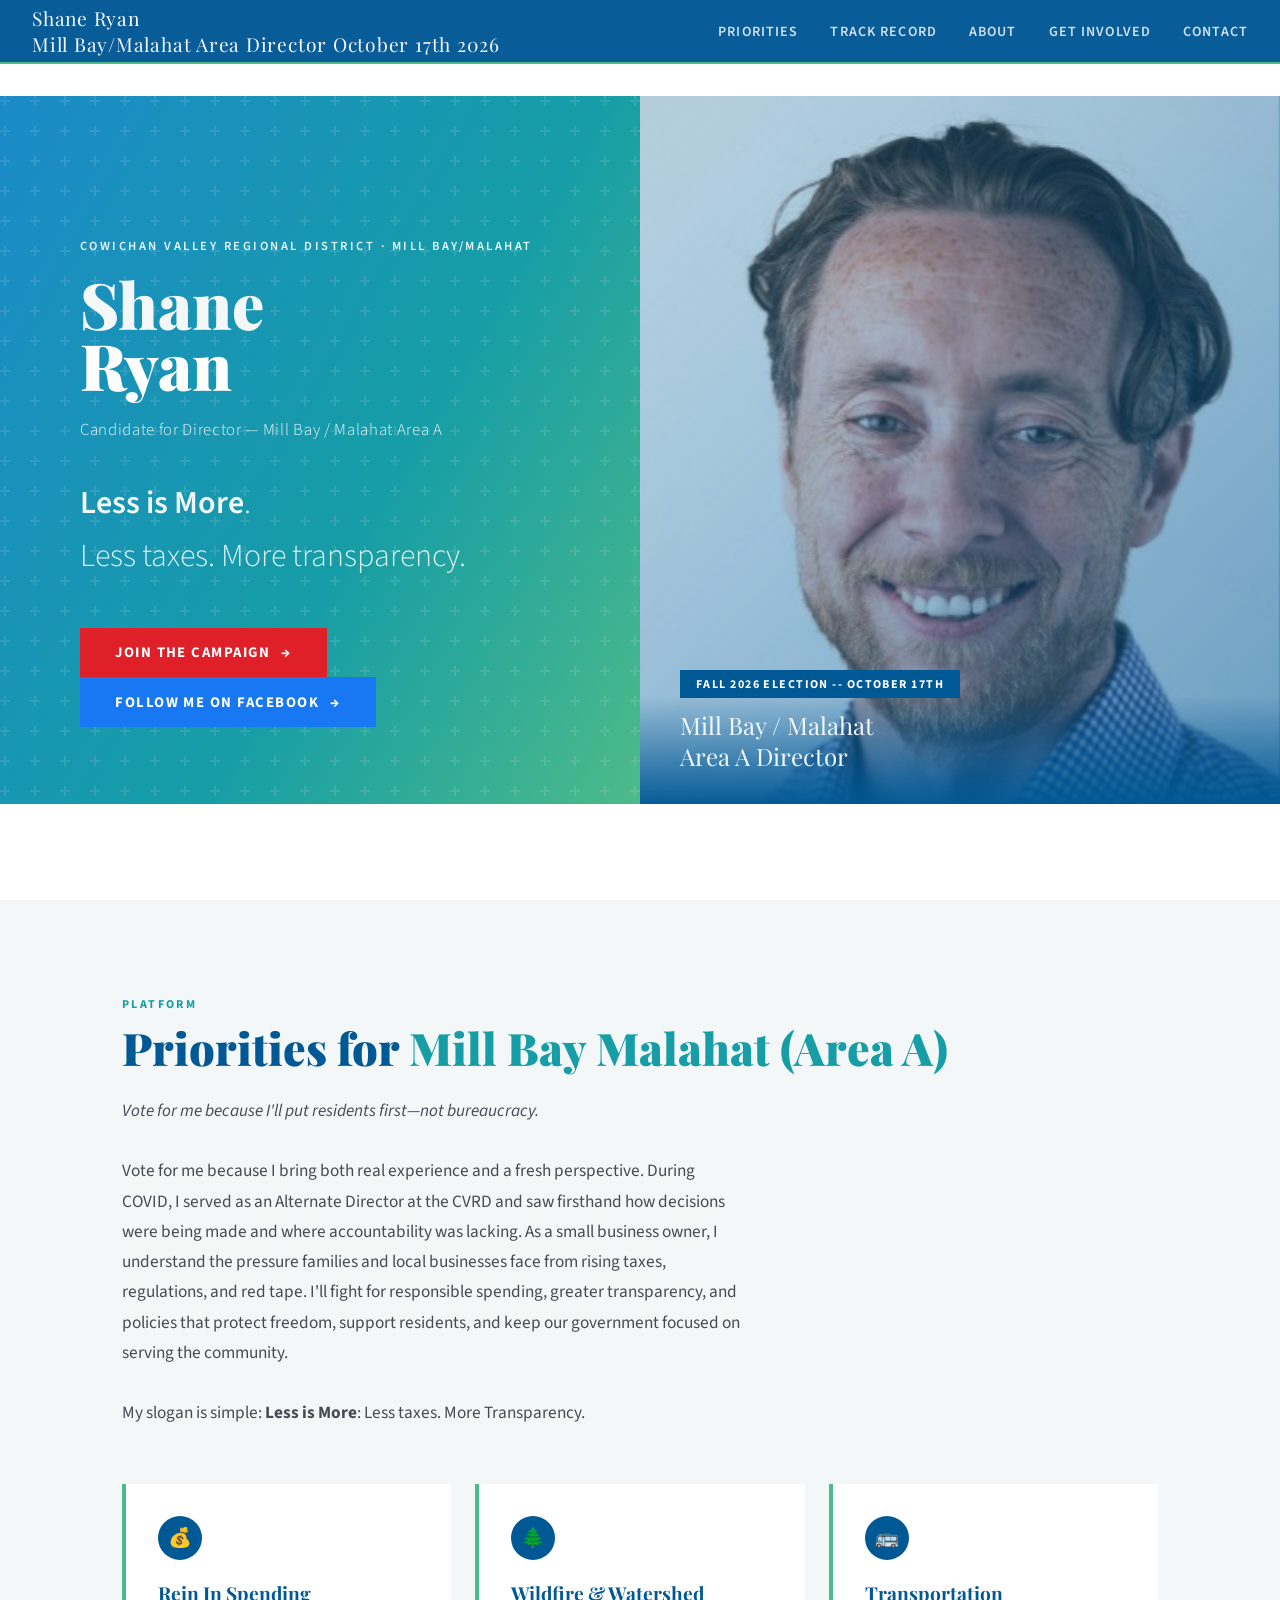
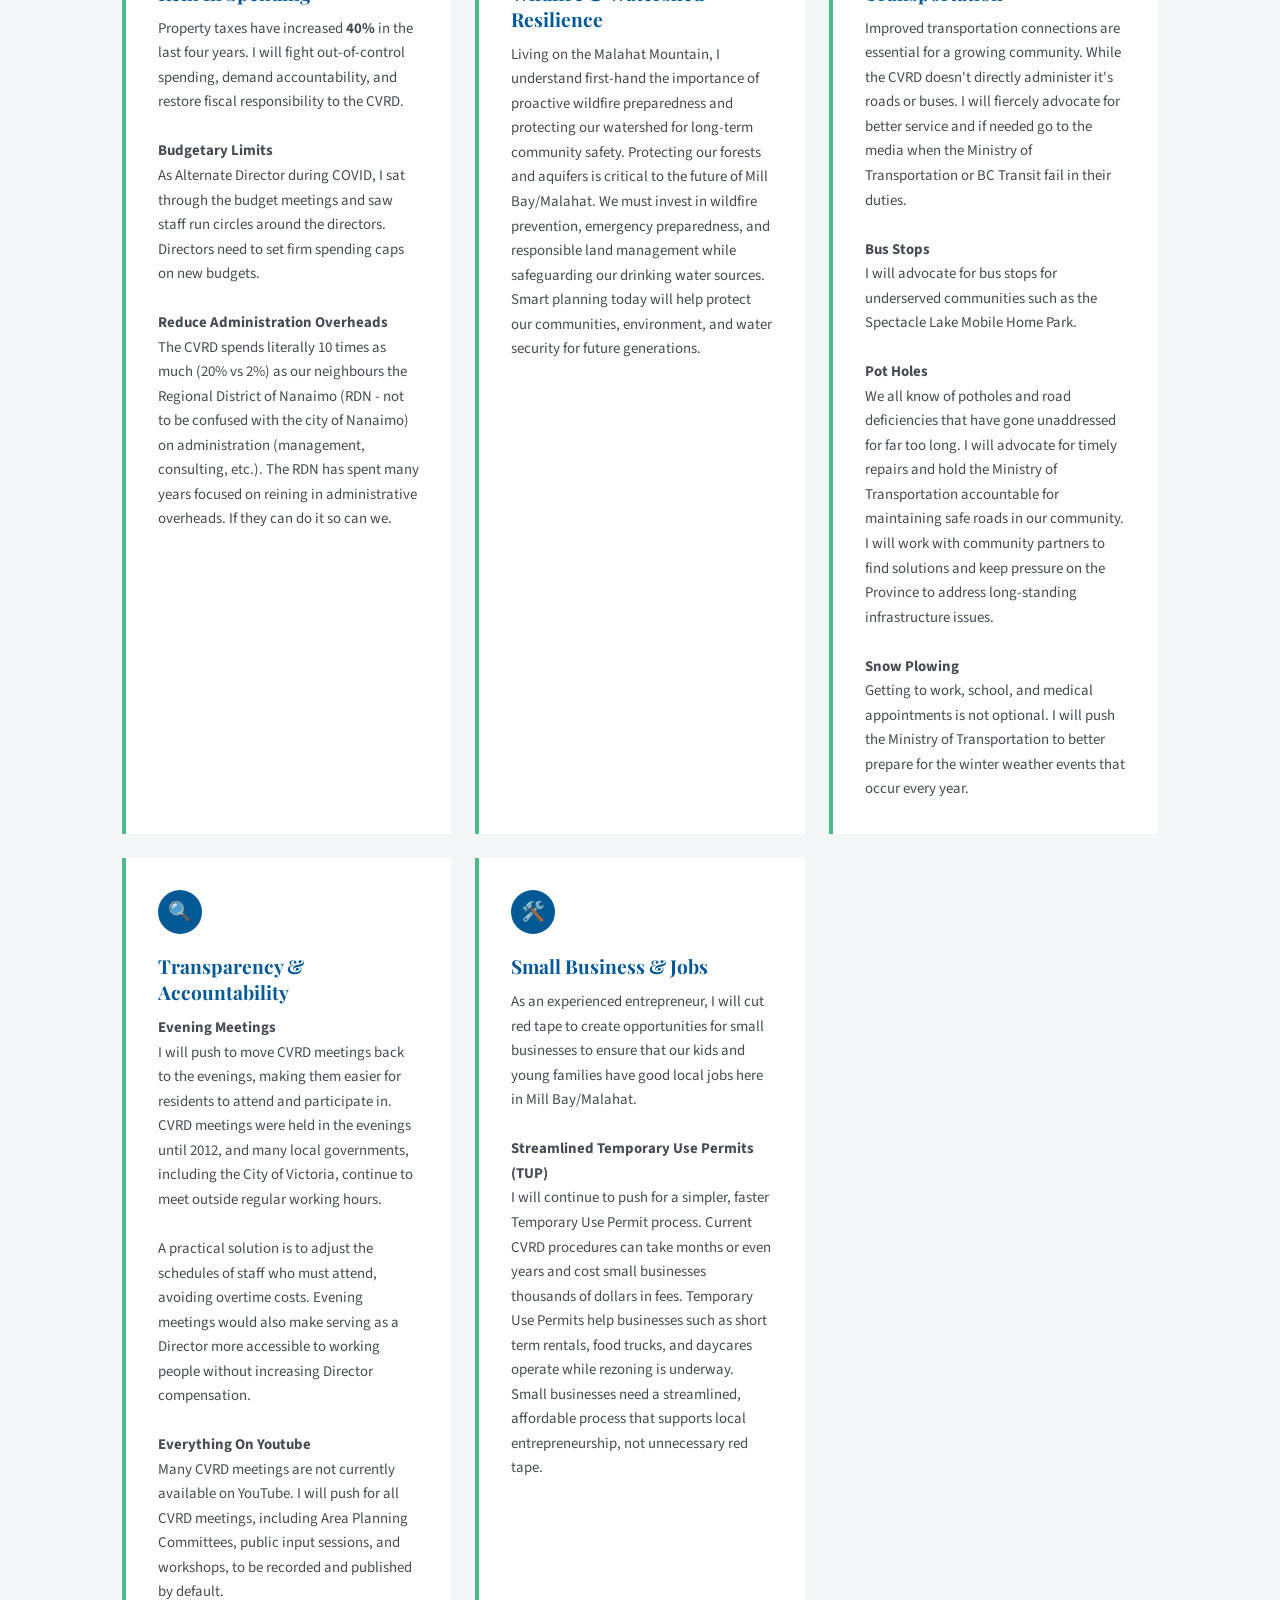
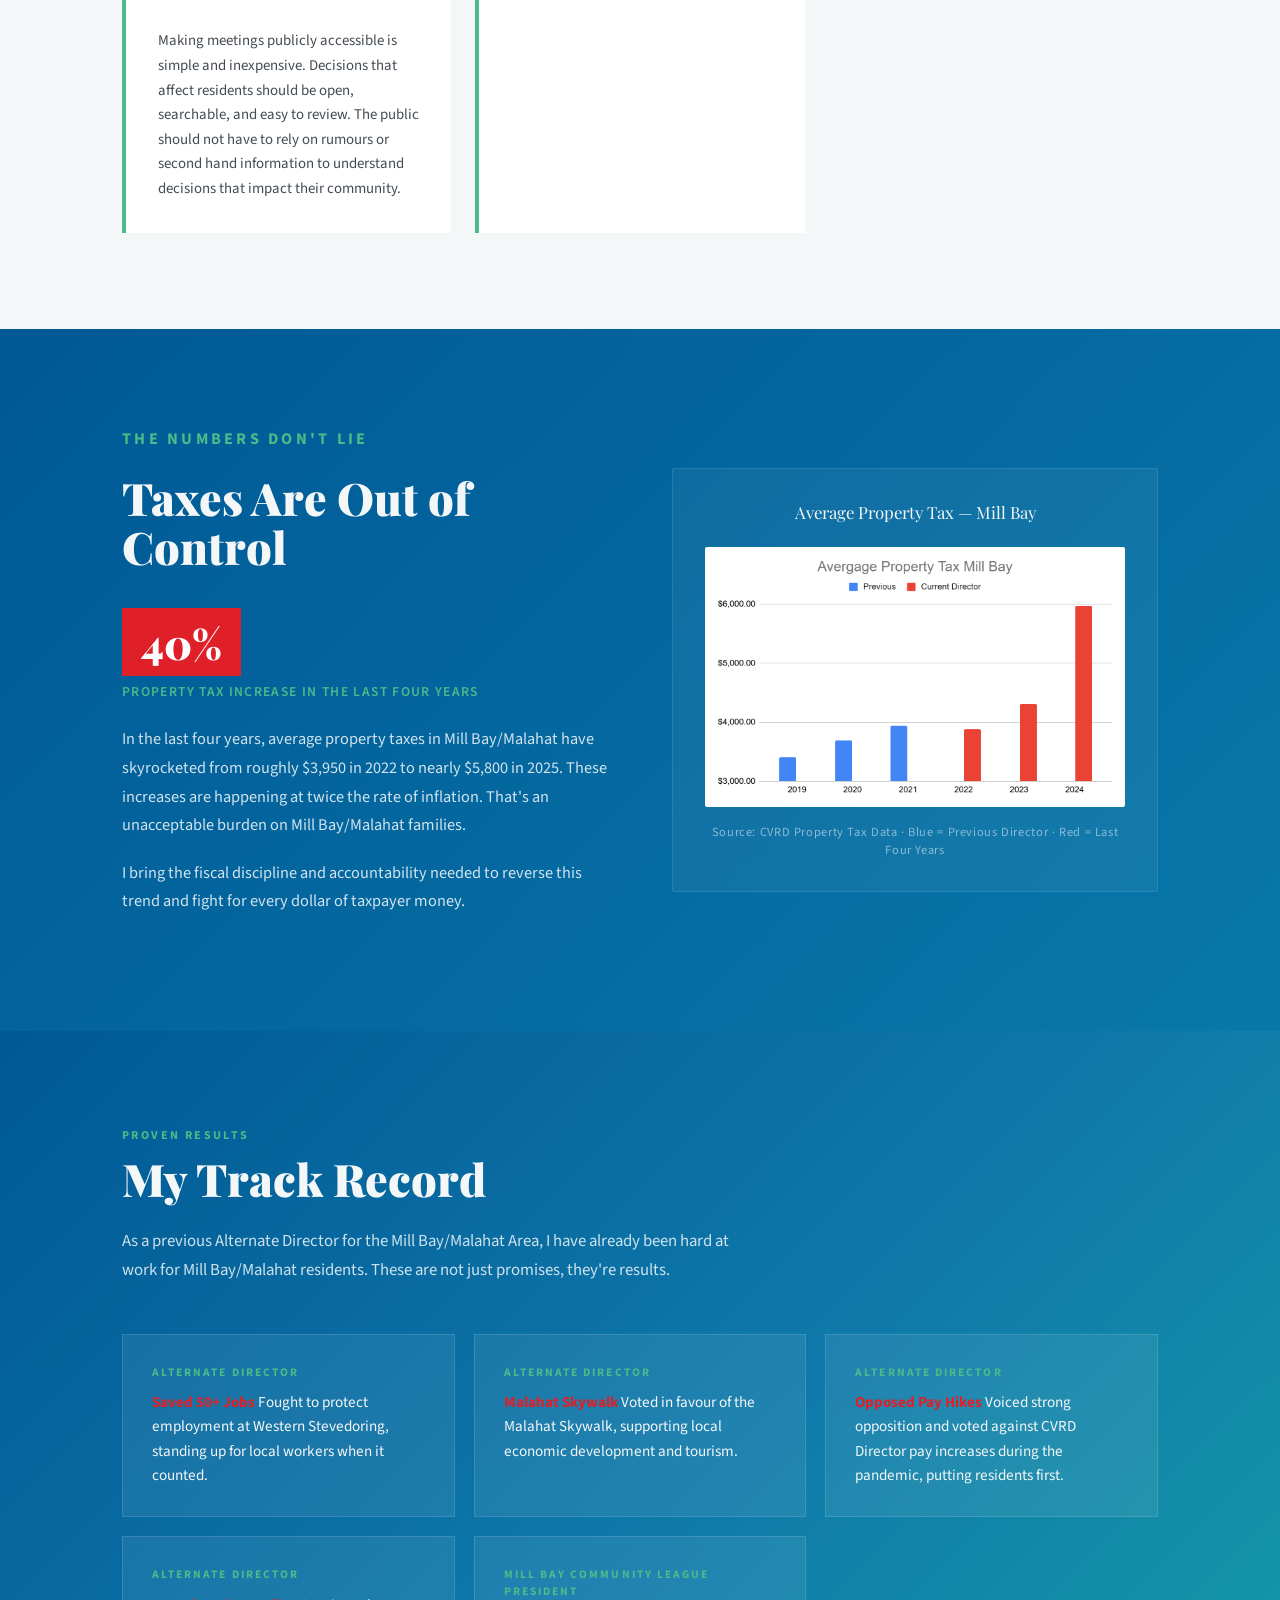
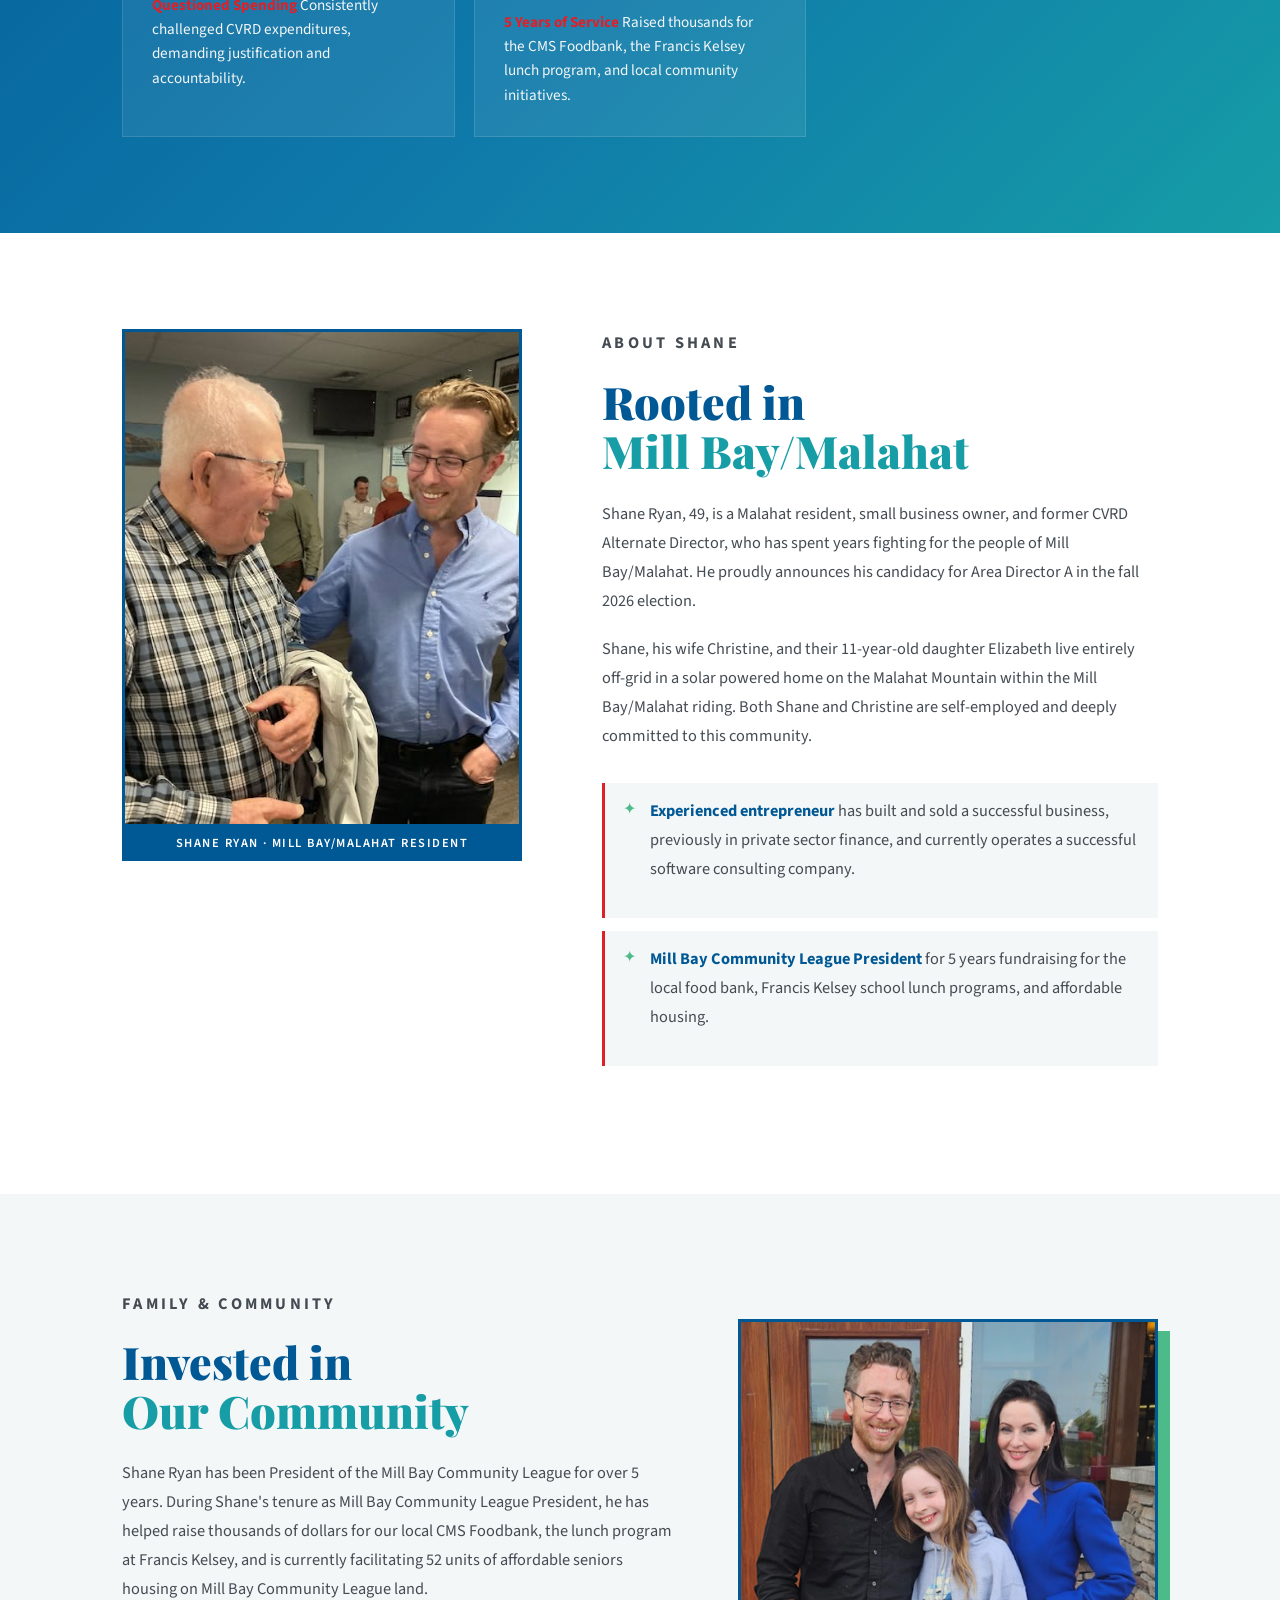
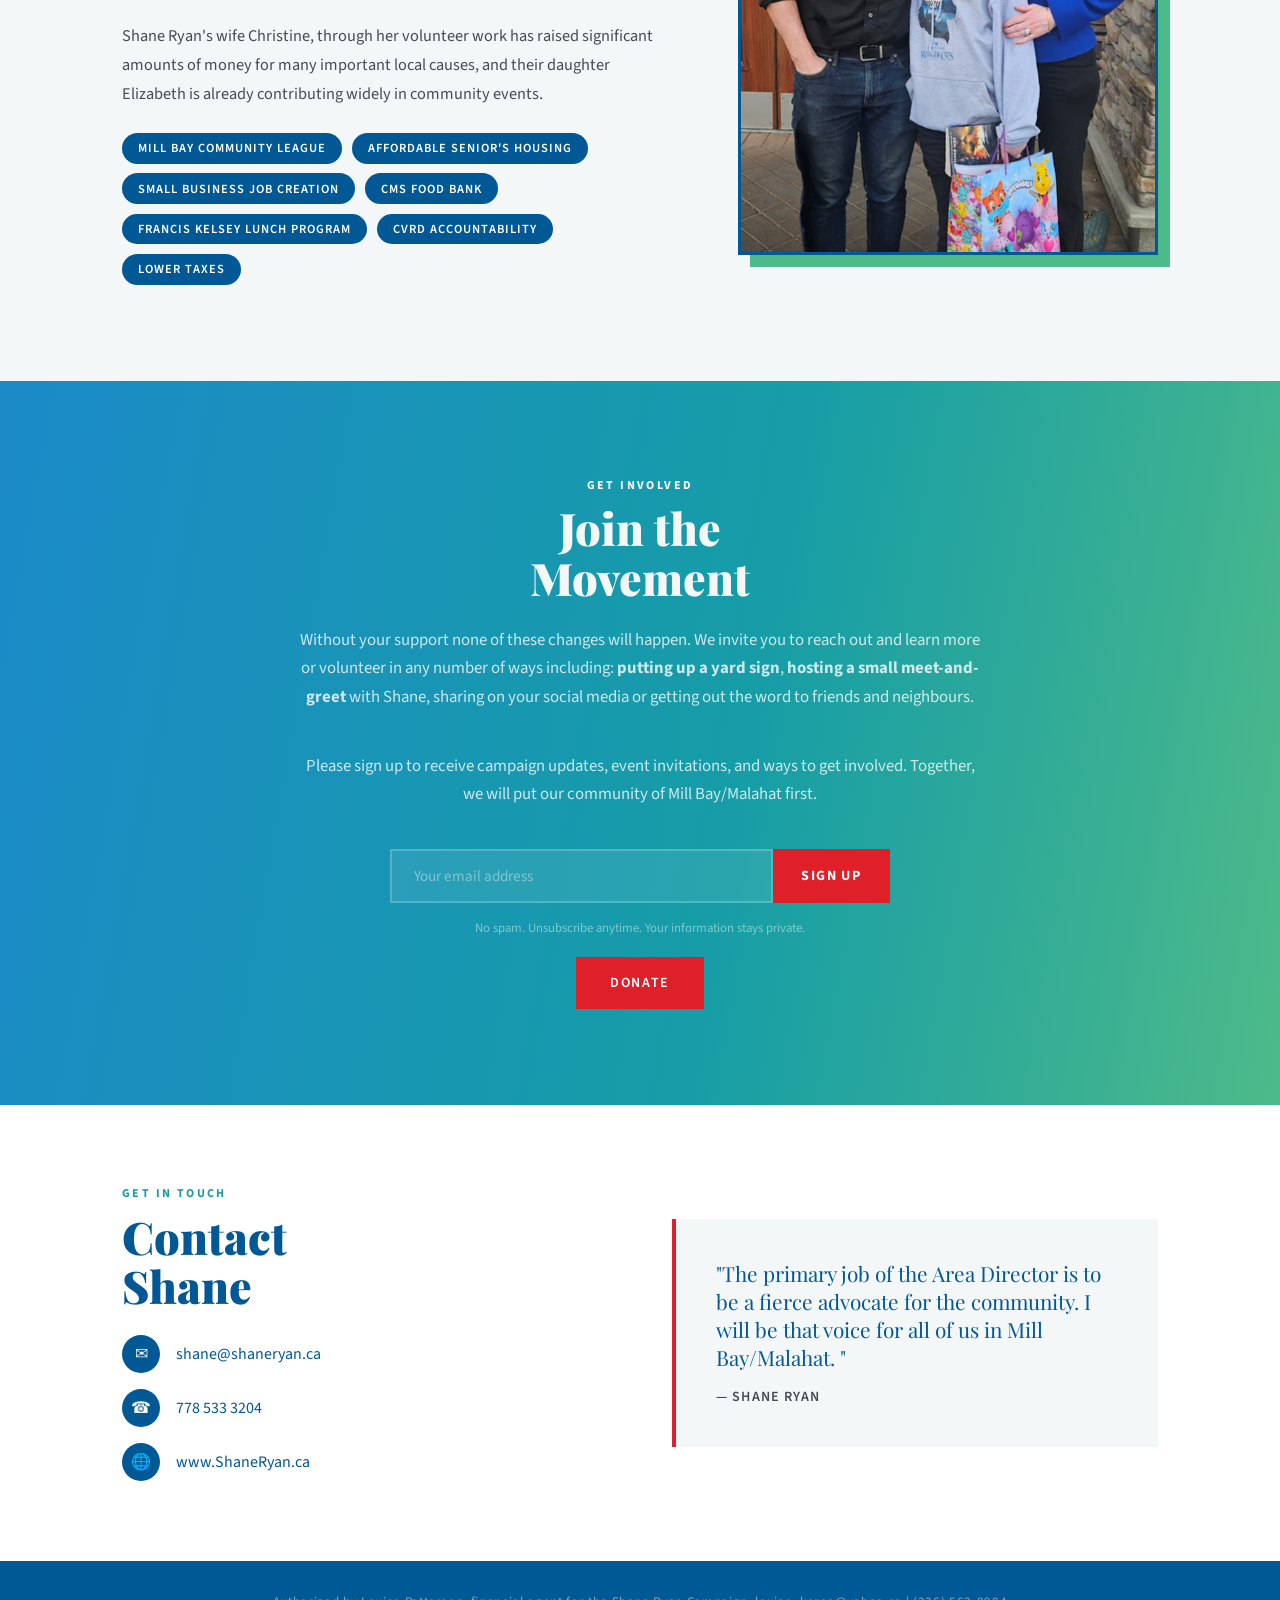
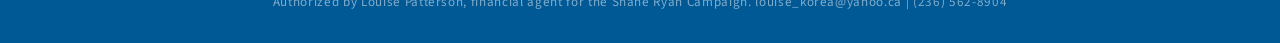
==== commit 88ed85c7: "updated the colour scheme" ====
--- a/index.html
+++ b/index.html
@@ -7,19 +7,29 @@
 <link href="https://fonts.googleapis.com/css2?family=Playfair+Display:wght@700;900&family=Source+Sans+3:wght@300;400;600&display=swap" rel="stylesheet">
 <style>
   :root {
-    --forest: #1a3a2a;
-    --pine: #2d5a3d;
-    --sage: #4a7c5e;
-    --mint: #7bbf94;
-    --ocean: #1b4f72;
-    --sky: #2e86ab;
-    --sky-light: #5ba4c7;
-    --cream: #f7f4ee;
-    --warm-white: #fdfcf9;
-    --gold: #c9a227;
-    --text-dark: #1a1a1a;
-    --text-mid: #3a3a3a;
-    --facebook-blue: #1877F2
+    /* 2026 campaign palette, matched to the printed brochure */
+    --brand-navy: #005895;
+    --brand-blue: #1b8ac8;
+    --brand-teal: #169da6;
+    --brand-green: #4dba89;
+    --brand-red: #df2029;
+    --brand-white: #ffffff;
+    --brand-soft: #f4f7f8;
+
+    /* Legacy semantic names retained so the existing layout stays intact */
+    --forest: var(--brand-navy);
+    --pine: #0876aa;
+    --sage: var(--brand-teal);
+    --mint: var(--brand-green);
+    --ocean: var(--brand-blue);
+    --sky: var(--brand-teal);
+    --sky-light: var(--brand-green);
+    --cream: var(--brand-soft);
+    --warm-white: var(--brand-white);
+    --gold: var(--brand-red);
+    --text-dark: #202327;
+    --text-mid: #444b52;
+    --facebook-blue: #1877F2;
   }
 
   * { margin: 0; padding: 0; box-sizing: border-box; }
@@ -36,12 +46,12 @@
   /* ── NAV ── */
   nav {
     position: fixed; top: 0; width: 100%; z-index: 100;
-    background: rgba(26,58,42,0.97);
+    background: rgba(0,88,149,0.97);
     backdrop-filter: blur(8px);
     padding: 0 2rem;
     display: flex; align-items: center; justify-content: space-between;
     height: 64px;
-    border-bottom: 2px solid var(--gold);
+    border-bottom: 2px solid var(--brand-green);
   }
   .nav-logo {
     font-family: 'Playfair Display', serif;
@@ -49,10 +59,10 @@
     color: var(--cream);
     letter-spacing: 0.04em;
   }
-  .nav-logo span { color: var(--gold); }
+  .nav-logo span { color: var(--brand-white); }
   .nav-links { display: flex; gap: 2rem; list-style: none; }
   .nav-links a {
-    color: rgba(247,244,238,0.82);
+    color: rgba(255,255,255,0.82);
     text-decoration: none;
     font-size: 0.88rem;
     font-weight: 600;
@@ -60,7 +70,7 @@
     text-transform: uppercase;
     transition: color 0.2s;
   }
-  .nav-links a:hover { color: var(--gold); }
+  .nav-links a:hover { color: var(--brand-green); }
 
   /* ── HERO ── */
   .hero {
@@ -72,7 +82,7 @@
   }
 
   .hero-left {
-    background: var(--forest);
+    background: linear-gradient(120deg, var(--brand-blue) 0%, var(--brand-teal) 58%, var(--brand-green) 100%);
     display: flex; flex-direction: column; justify-content: center;
     padding: 8rem 5rem 4rem 5rem;
     position: relative;
@@ -82,7 +92,7 @@
   .hero-left::before {
     content: '';
     position: absolute; inset: 0;
-    background: url("data:image/svg+xml,%3Csvg width='60' height='60' viewBox='0 0 60 60' xmlns='http://www.w3.org/2000/svg'%3E%3Cg fill='none' fill-rule='evenodd'%3E%3Cg fill='%234a7c5e' fill-opacity='0.12'%3E%3Cpath d='M36 34v-4h-2v4h-4v2h4v4h2v-4h4v-2h-4zm0-30V0h-2v4h-4v2h4v4h2V6h4V4h-4zM6 34v-4H4v4H0v2h4v4h2v-4h4v-2H6zM6 4V0H4v4H0v2h4v4h2V6h4V4H6z'/%3E%3C/g%3E%3C/g%3E%3C/svg%3E");
+    background: url("data:image/svg+xml,%3Csvg width='60' height='60' viewBox='0 0 60 60' xmlns='http://www.w3.org/2000/svg'%3E%3Cg fill='none' fill-rule='evenodd'%3E%3Cg fill='%23ffffff' fill-opacity='0.10'%3E%3Cpath d='M36 34v-4h-2v4h-4v2h4v4h2v-4h4v-2h-4zm0-30V0h-2v4h-4v2h4v4h2V6h4V4h-4zM6 34v-4H4v4H0v2h4v4h2v-4h4v-2H6zM6 4V0H4v4H0v2h4v4h2V6h4V4H6z'/%3E%3C/g%3E%3C/g%3E%3C/svg%3E");
     pointer-events: none;
   }
 
@@ -91,7 +101,7 @@
     font-weight: 600;
     letter-spacing: 0.2em;
     text-transform: uppercase;
-    color: var(--gold);
+    color: rgba(255,255,255,0.9);
     margin-bottom: 1.2rem;
     opacity: 0;
     animation: fadeUp 0.7s 0.2s forwards;
@@ -111,7 +121,7 @@
   .hero-title {
     font-size: 1.05rem;
     font-weight: 300;
-    color: var(--mint);
+    color: rgba(255,255,255,0.92);
     letter-spacing: 0.04em;
     margin-bottom: 2.2rem;
     opacity: 0;
@@ -120,7 +130,7 @@
 
   .hero-tagline {
     font-size: 2rem;
-    color: rgba(247,244,238,0.85);
+    color: rgba(255,255,255,0.85);
     line-height: 1.65;
     max-width: 400px;
     margin-bottom: 2.8rem;
@@ -133,8 +143,8 @@
 
   .hero-cta {
     display: inline-flex; align-items: center; gap: 0.7rem;
-    background: var(--gold);
-    color: var(--forest);
+    background: var(--brand-red);
+    color: var(--brand-white);
     padding: 0.9rem 2.2rem;
     font-weight: 700;
     font-size: 0.92rem;
@@ -167,7 +177,7 @@
     width: fit-content;
   }
 
-  .hero-cta:hover { background: #e0b52a; transform: translateY(-2px); }
+  .hero-cta:hover { background: #c71922; transform: translateY(-2px); }
 
   .hero-right {
     position: relative;
@@ -178,7 +188,7 @@
   .hero-right::before {
     content: '';
     position: absolute; inset: 0;
-    background: linear-gradient(135deg, rgba(27,79,114,0.4) 0%, rgba(26,58,42,0.6) 100%);
+    background: linear-gradient(135deg, rgba(27,138,200,0.25) 0%, rgba(0,88,149,0.58) 100%);
     z-index: 1;
   }
 
@@ -197,14 +207,14 @@
   .hero-photo-overlay {
     position: absolute; bottom: 0; left: 0; right: 0;
     z-index: 2;
-    background: linear-gradient(to top, rgba(26,58,42,0.95) 0%, transparent 60%);
+    background: linear-gradient(to top, rgba(0,88,149,0.96) 0%, transparent 62%);
     padding: 2.5rem 2.5rem 2rem;
   }
 
   .hero-area-badge {
     display: inline-block;
-    background: var(--gold);
-    color: var(--forest);
+    background: var(--brand-navy);
+    color: var(--brand-white);
     font-size: 0.75rem;
     font-weight: 700;
     letter-spacing: 0.12em;
@@ -222,7 +232,7 @@
 
   /* ── STATS BAR ── */
   .stats-bar {
-    background: var(--ocean);
+    background: linear-gradient(100deg, var(--brand-blue) 0%, var(--brand-teal) 55%, var(--brand-green) 100%);
     padding: 2rem 4rem;
     display: flex; justify-content: space-around; align-items: center;
     flex-wrap: wrap; gap: 1.5rem;
@@ -232,7 +242,7 @@
     font-family: 'Playfair Display', serif;
     font-size: 2.4rem;
     font-weight: 900;
-    color: var(--gold);
+    color: var(--brand-white);
     display: block;
   }
   .stat-label {
@@ -240,9 +250,9 @@
     font-weight: 600;
     letter-spacing: 0.12em;
     text-transform: uppercase;
-    color: rgba(247,244,238,0.7);
-  }
-  .stat-divider { width: 1px; height: 50px; background: rgba(247,244,238,0.2); }
+    color: rgba(255,255,255,0.7);
+  }
+  .stat-divider { width: 1px; height: 50px; background: rgba(255,255,255,0.2); }
 
   /* ── SECTION SHARED ── */
   section { padding: 6rem 0; }
@@ -260,7 +270,7 @@
     line-height: 1.1;
     margin-bottom: 1.5rem;
   }
-  .section-title .accent { color: var(--sky); }
+  .section-title .accent { color: var(--brand-teal); }
 
   /* ── PRIORITIES ── */
   .priorities { background: var(--cream); }
@@ -280,7 +290,7 @@
 
   .priority-card {
     background: var(--warm-white);
-    border-left: 4px solid var(--sage);
+    border-left: 4px solid var(--brand-green);
     padding: 2rem;
     transition: border-color 0.25s, transform 0.2s, box-shadow 0.2s;
     position: relative;
@@ -289,20 +299,20 @@
   .priority-card::after {
     content: '';
     position: absolute; bottom: 0; left: 0; right: 0; height: 3px;
-    background: linear-gradient(90deg, var(--gold), transparent);
+    background: linear-gradient(90deg, var(--brand-red), transparent);
     transform: scaleX(0); transform-origin: left;
     transition: transform 0.3s;
   }
   .priority-card:hover {
-    border-color: var(--ocean);
+    border-color: var(--brand-blue);
     transform: translateY(-4px);
-    box-shadow: 0 12px 32px rgba(27,79,114,0.12);
+    box-shadow: 0 12px 32px rgba(0,88,149,0.14);
   }
   .priority-card:hover::after { transform: scaleX(1); }
 
   .priority-icon {
     width: 44px; height: 44px;
-    background: var(--forest);
+    background: var(--brand-navy);
     border-radius: 50%;
     display: flex; align-items: center; justify-content: center;
     margin-bottom: 1.2rem;
@@ -321,9 +331,9 @@
   }
 
   /* ── TAX CHART SECTION ── */
-  .tax-section { background: var(--forest); color: var(--cream); }
+  .tax-section { background: linear-gradient(135deg, var(--brand-navy) 0%, #0878aa 100%); color: var(--brand-white); }
   .tax-section .section-title { color: var(--cream); }
-  .tax-section .section-label { color: var(--mint); }
+  .tax-section .section-label { color: var(--brand-green); }
 
   .tax-layout {
     display: grid;
@@ -333,14 +343,14 @@
   }
   .tax-copy p {
     font-size: 1.02rem;
-    color: rgba(247,244,238,0.82);
+    color: rgba(255,255,255,0.82);
     line-height: 1.75;
     margin-bottom: 1.2rem;
   }
   .tax-stat {
     display: inline-block;
-    background: var(--gold);
-    color: var(--forest);
+    background: var(--brand-red);
+    color: var(--brand-white);
     font-family: 'Playfair Display', serif;
     font-size: 2.6rem; font-weight: 900;
     padding: 0.4rem 1.2rem;
@@ -349,7 +359,7 @@
   .tax-stat-label {
     font-size: 0.85rem; font-weight: 600;
     letter-spacing: 0.1em; text-transform: uppercase;
-    color: var(--mint);
+    color: var(--brand-green);
     display: block; margin-bottom: 1.5rem;
   }
 
@@ -371,7 +381,7 @@
   .chart-caption {
     margin-top: 1rem;
     font-size: 0.78rem;
-    color: rgba(247,244,238,0.5);
+    color: rgba(255,255,255,0.5);
     text-align: center;
     letter-spacing: 0.05em;
   }
@@ -388,13 +398,13 @@
   .about-photo {
     width: 100%;
     display: block;
-    border: 3px solid var(--forest);
+    border: 3px solid var(--brand-navy);
   }
   .about-photo-label {
     position: absolute;
     bottom: -1px; left: 0; right: 0;
-    background: var(--forest);
-    color: var(--cream);
+    background: var(--brand-navy);
+    color: var(--brand-white);
     text-align: center;
     font-size: 0.78rem;
     font-weight: 600;
@@ -418,20 +428,20 @@
     display: flex; align-items: flex-start; gap: 0.9rem;
     padding: 0.9rem 1.1rem;
     background: var(--cream);
-    border-left: 3px solid var(--gold);
+    border-left: 3px solid var(--brand-red);
   }
   .highlight-check {
-    color: var(--sage); font-size: 1rem; flex-shrink: 0; margin-top: 1px;
+    color: var(--brand-green); font-size: 1rem; flex-shrink: 0; margin-top: 1px;
   }
   .highlight-text { font-size: 0.93rem; color: var(--text-mid); line-height: 1.5; }
   .highlight-text strong { color: var(--forest); }
 
   /* ── RECORD ── */
-  .record { background: linear-gradient(160deg, #1b4f72 0%, #1a3a2a 100%); }
+  .record { background: linear-gradient(135deg, var(--brand-navy) 0%, #0f79aa 55%, var(--brand-teal) 100%); }
   .record .section-title { color: var(--cream); }
-  .record .section-label { color: var(--mint); }
+  .record .section-label { color: var(--brand-green); }
   .record-intro {
-    color: rgba(247,244,238,0.8);
+    color: rgba(255,255,255,0.8);
     font-size: 1.05rem;
     line-height: 1.75;
     max-width: 640px;
@@ -452,7 +462,7 @@
   .record-year {
     font-size: 0.72rem; font-weight: 700;
     letter-spacing: 0.18em; text-transform: uppercase;
-    color: var(--gold); margin-bottom: 0.6rem;
+    color: var(--brand-green); margin-bottom: 0.6rem;
   }
   .record-desc {
     color: var(--cream);
@@ -477,7 +487,7 @@
     margin-top: 1.5rem;
   }
   .pill {
-    background: var(--forest); color: var(--cream);
+    background: var(--brand-navy); color: var(--brand-white);
     font-size: 0.78rem; font-weight: 600;
     letter-spacing: 0.08em; text-transform: uppercase;
     padding: 0.4rem 1rem;
@@ -485,21 +495,21 @@
   }
   .family-photo {
     width: 100%; display: block;
-    border: 3px solid var(--forest);
-    box-shadow: 12px 12px 0 var(--sage);
+    border: 3px solid var(--brand-navy);
+    box-shadow: 12px 12px 0 var(--brand-green);
   }
 
   /* ── SIGN UP ── */
-  .signup { background: var(--forest); }
+  .signup { background: linear-gradient(100deg, var(--brand-blue) 0%, var(--brand-teal) 58%, var(--brand-green) 100%); }
   .signup-inner {
     max-width: 680px; margin: 0 auto;
     text-align: center;
   }
 
-  .signup .section-label { color: var(--mint); }
+  .signup .section-label { color: var(--brand-white); }
   .signup .section-title { color: var(--cream); }
   .signup-text {
-    color: rgba(247,244,238,0.78);
+    color: rgba(255,255,255,0.78);
     font-size: 1.05rem;
     line-height: 1.7;
     margin-bottom: 2.5rem;
@@ -519,11 +529,11 @@
     outline: none;
     transition: border-color 0.2s;
   }
-  .signup-input::placeholder { color: rgba(247,244,238,0.4); }
-  .signup-input:focus { border-color: var(--gold); }
+  .signup-input::placeholder { color: rgba(255,255,255,0.4); }
+  .signup-input:focus { border-color: var(--brand-white); }
   .signup-btn {
-    background: var(--gold);
-    color: var(--forest);
+    background: var(--brand-red);
+    color: var(--brand-white);
     border: none;
     padding: 0.9rem 1.8rem;
     font-family: 'Source Sans 3', sans-serif;
@@ -535,17 +545,17 @@
     transition: background 0.2s;
     white-space: nowrap;
   }
-  .signup-btn:hover { background: #e0b52a; }
+  .signup-btn:hover { background: #c71922; }
   .signup-note {
     margin-top: 1rem;
     font-size: 0.8rem;
-    color: rgba(247,244,238,0.45);
+    color: rgba(255,255,255,0.45);
   }
   .signup-success {
     display: none;
-    background: rgba(74,124,94,0.3);
-    border: 1px solid var(--mint);
-    color: var(--mint);
+    background: rgba(0,88,149,0.24);
+    border: 1px solid rgba(255,255,255,0.7);
+    color: var(--brand-white);
     padding: 1rem 2rem;
     font-size: 1rem;
     margin-top: 1rem;
@@ -565,11 +575,11 @@
     display: flex; align-items: center; gap: 1rem;
     font-size: 1rem; color: var(--text-mid);
   }
-  .contact-row a { color: var(--ocean); text-decoration: none; }
+  .contact-row a { color: var(--brand-navy); text-decoration: none; }
   .contact-row a:hover { text-decoration: underline; }
   .contact-icon {
     width: 38px; height: 38px;
-    background: var(--forest);
+    background: var(--brand-navy);
     border-radius: 50%;
     display: flex; align-items: center; justify-content: center;
     color: var(--cream);
@@ -579,14 +589,14 @@
 
   /* ── FOOTER ── */
   footer {
-    background: #0f2218;
-    color: rgba(247,244,238,0.5);
+    background: var(--brand-navy);
+    color: rgba(255,255,255,0.5);
     text-align: center;
     padding: 2rem;
     font-size: 0.82rem;
     letter-spacing: 0.05em;
   }
-  footer a { color: var(--mint); text-decoration: none; }
+  footer a { color: var(--brand-green); text-decoration: none; }
 
   /* ── ANIMATIONS ── */
   @keyframes fadeUp {
@@ -703,8 +713,8 @@
 
   .cta-button.donate {
     display: inline-block;
-    background-color: #c9a227;
-    color: #163524;
+    background-color: var(--brand-red);
+    color: var(--brand-white);
     padding: 16px 34px;
     font-size: 14px;
     font-weight: 600;
@@ -716,7 +726,7 @@
   }
 
   .cta-button.donate:hover {
-    background-color: #b8921f;
+    background-color: #c71922;
     transform: translateY(-1px);
   }
 
@@ -743,7 +753,7 @@
 <section class="hero">
   <div class="hero-left">
     <p class="hero-eyebrow">Cowichan Valley Regional District · Mill Bay/Malahat</p>
-    <h1 class="hero-name">Shane<br><span style="color:#c9a227;">Ryan</span></h1>
+    <h1 class="hero-name">Shane<br><span style="color:var(--brand-white);">Ryan</span></h1>
     <p class="hero-title">Candidate for Director — Mill Bay / Malahat Area A</p>
     <p class="hero-tagline"><strong>Less is More</strong>.<br> Less taxes. More transparency.</p>
     <a href="#signup" class="hero-cta">
@@ -985,7 +995,7 @@
           </div>
         </div>
       </div>
-      <div style="background: var(--cream); padding: 2.5rem; border-left: 4px solid var(--gold);">
+      <div style="background: var(--cream); padding: 2.5rem; border-left: 4px solid var(--brand-red);">
         <p style="font-family: 'Playfair Display', serif; font-size: 1.3rem; color: var(--forest); margin-bottom: 1rem;">"The primary job of the Area Director is to be a fierce advocate for the community. I will be that voice for all of us in Mill Bay/Malahat. "</p>
         <p style="font-size: 0.88rem; color: var(--text-mid); font-weight: 600; letter-spacing: 0.08em; text-transform: uppercase;">— Shane Ryan</p>
       </div>
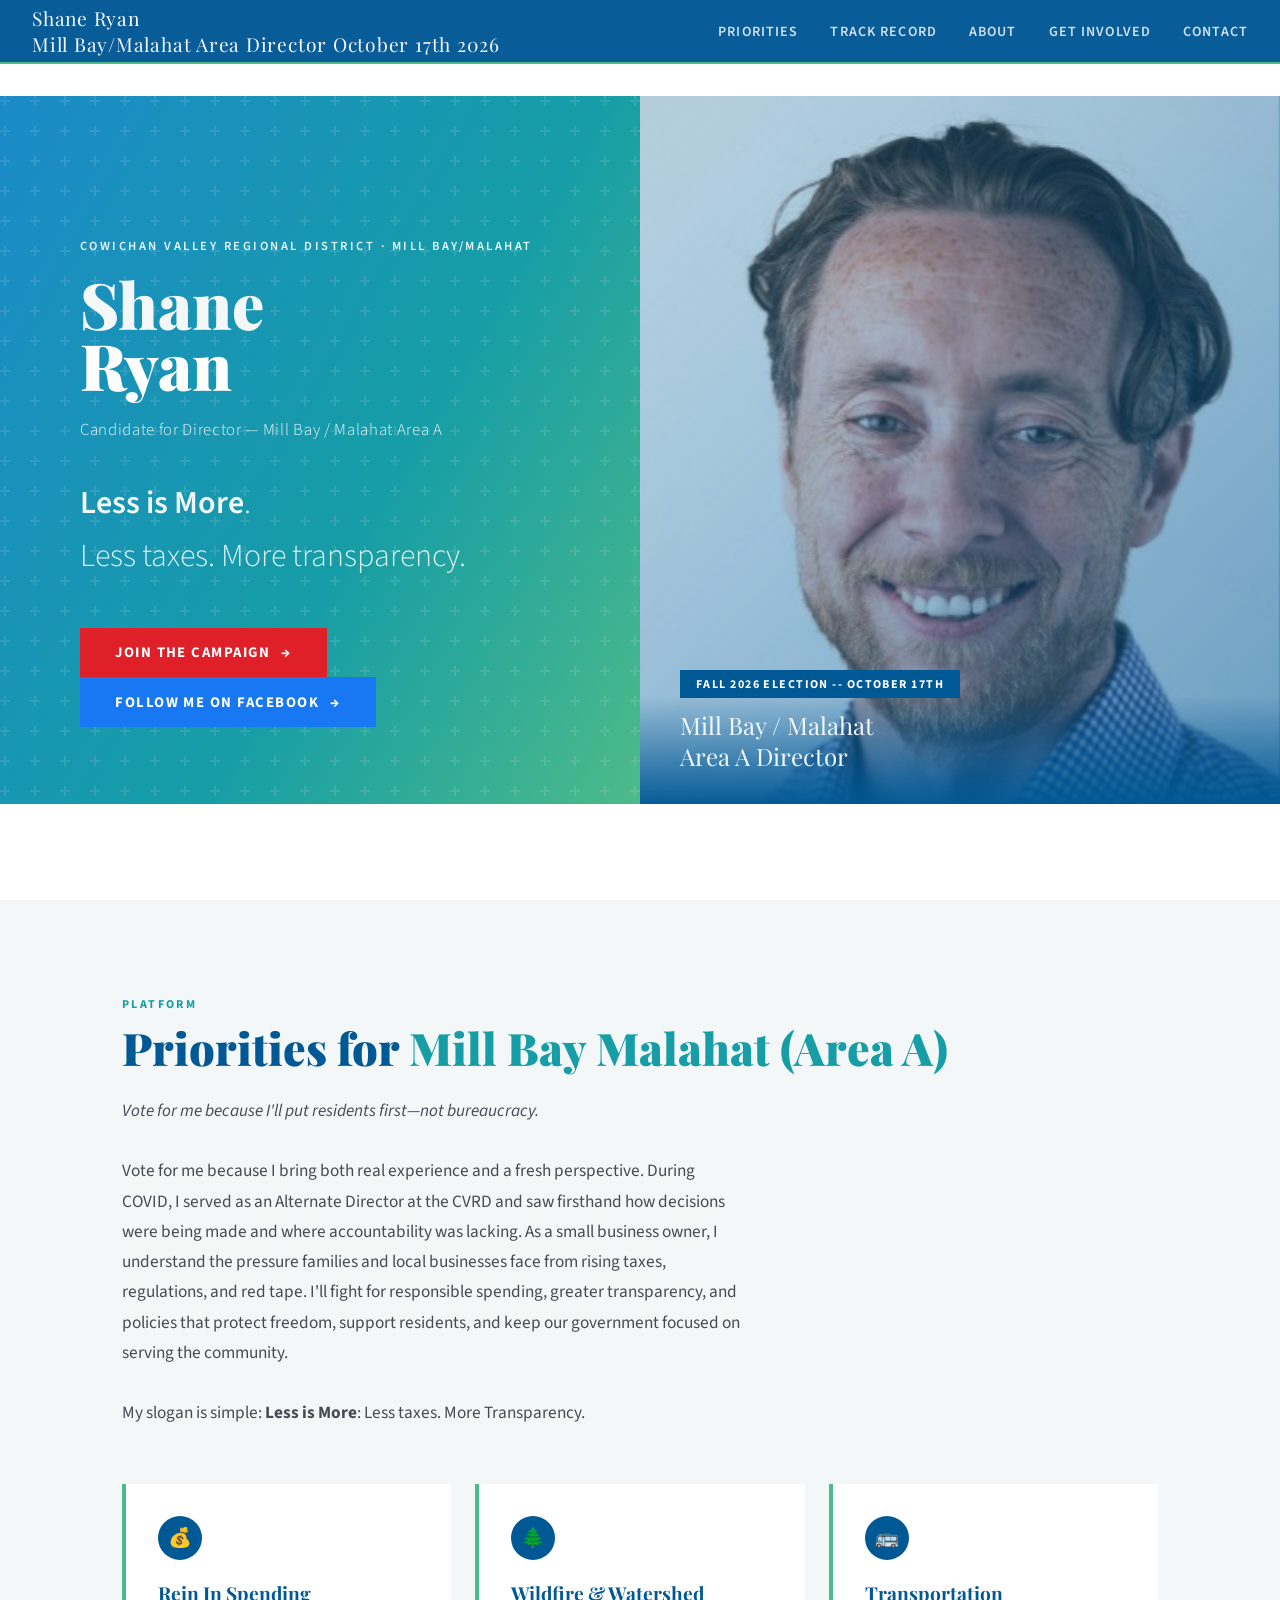
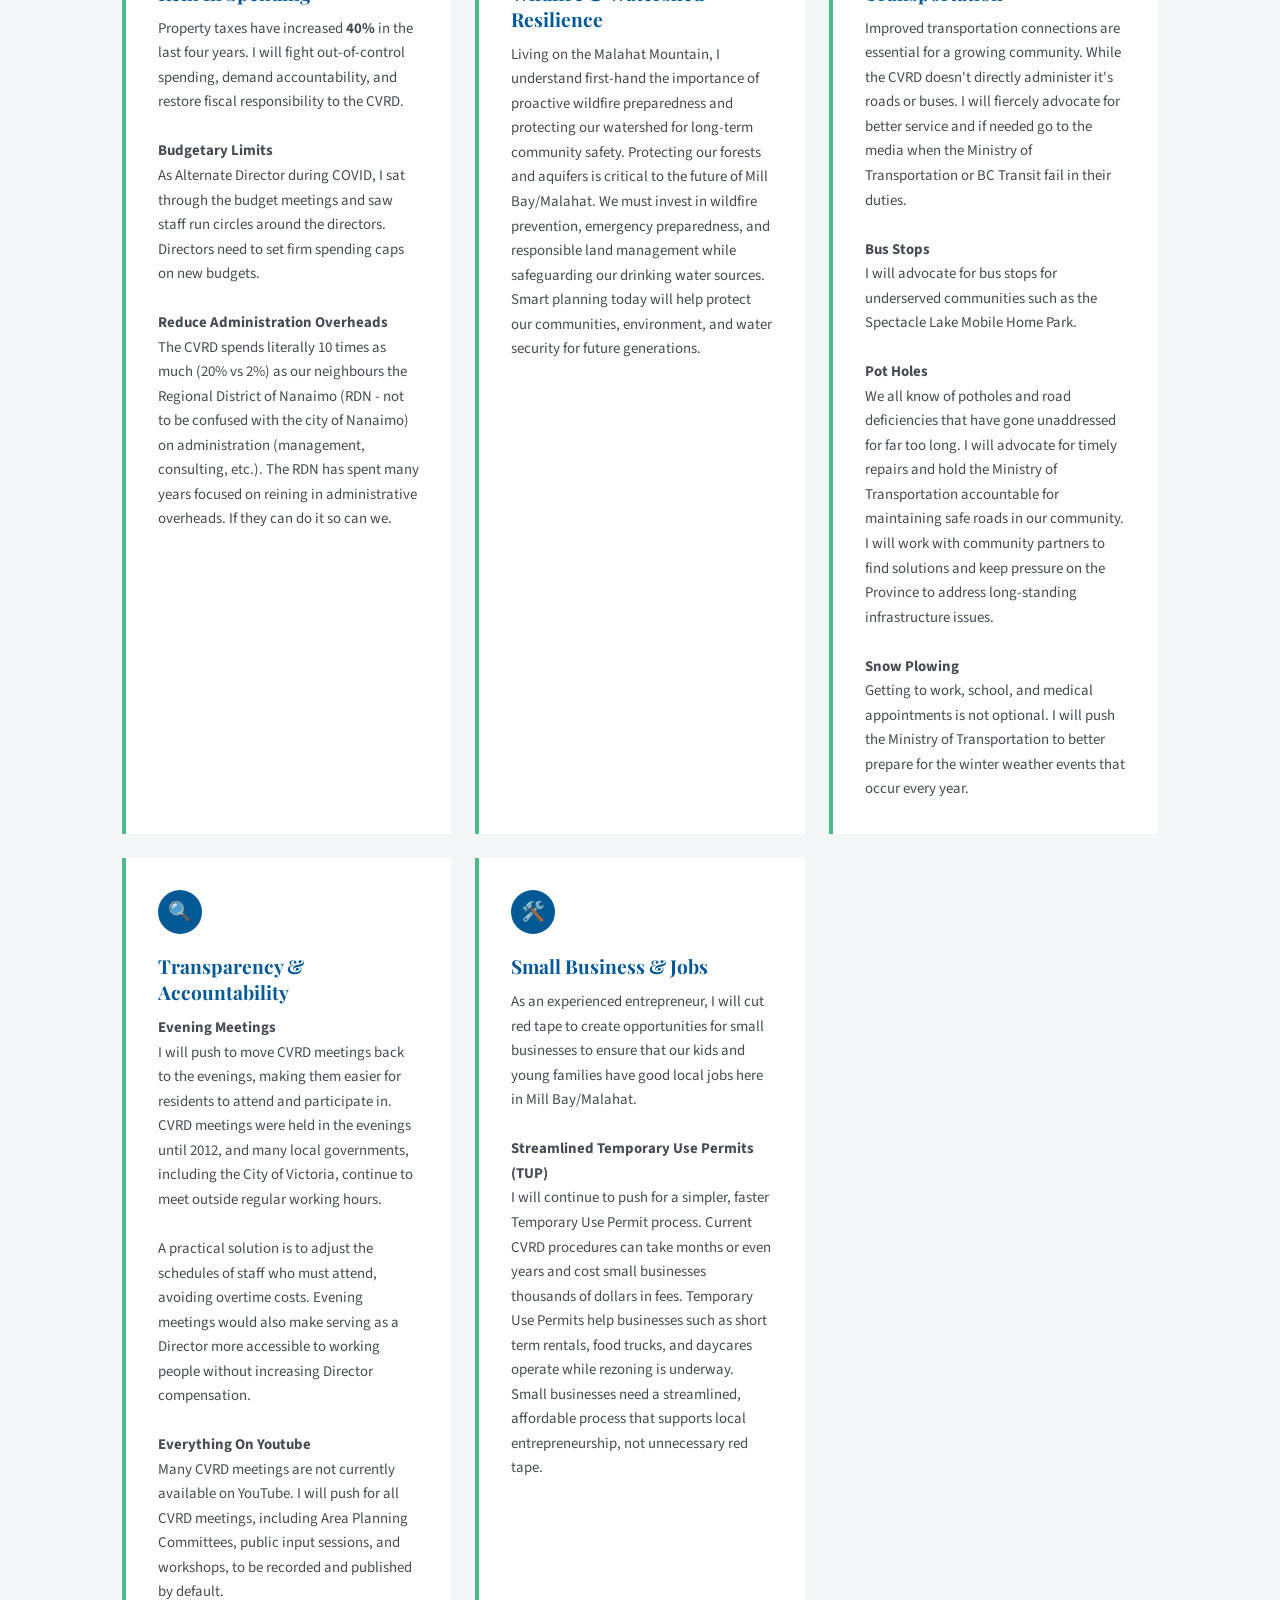
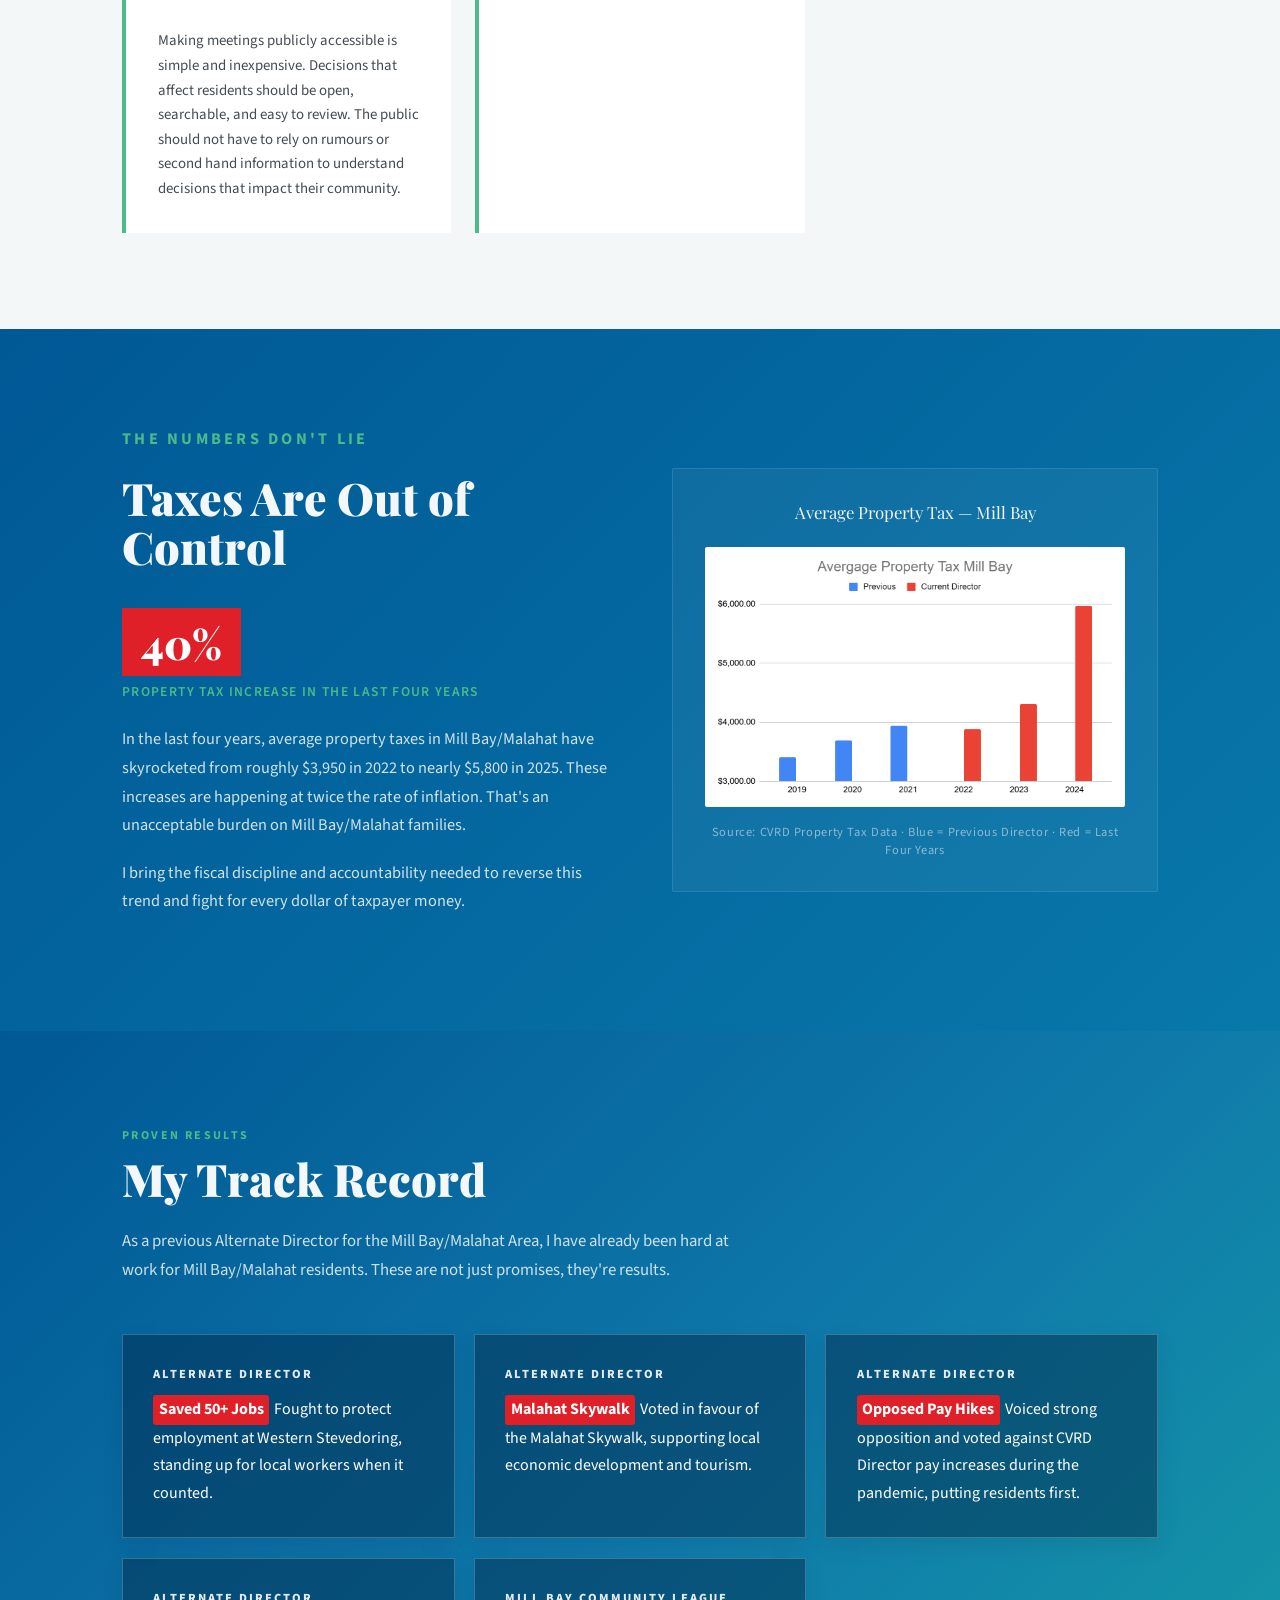
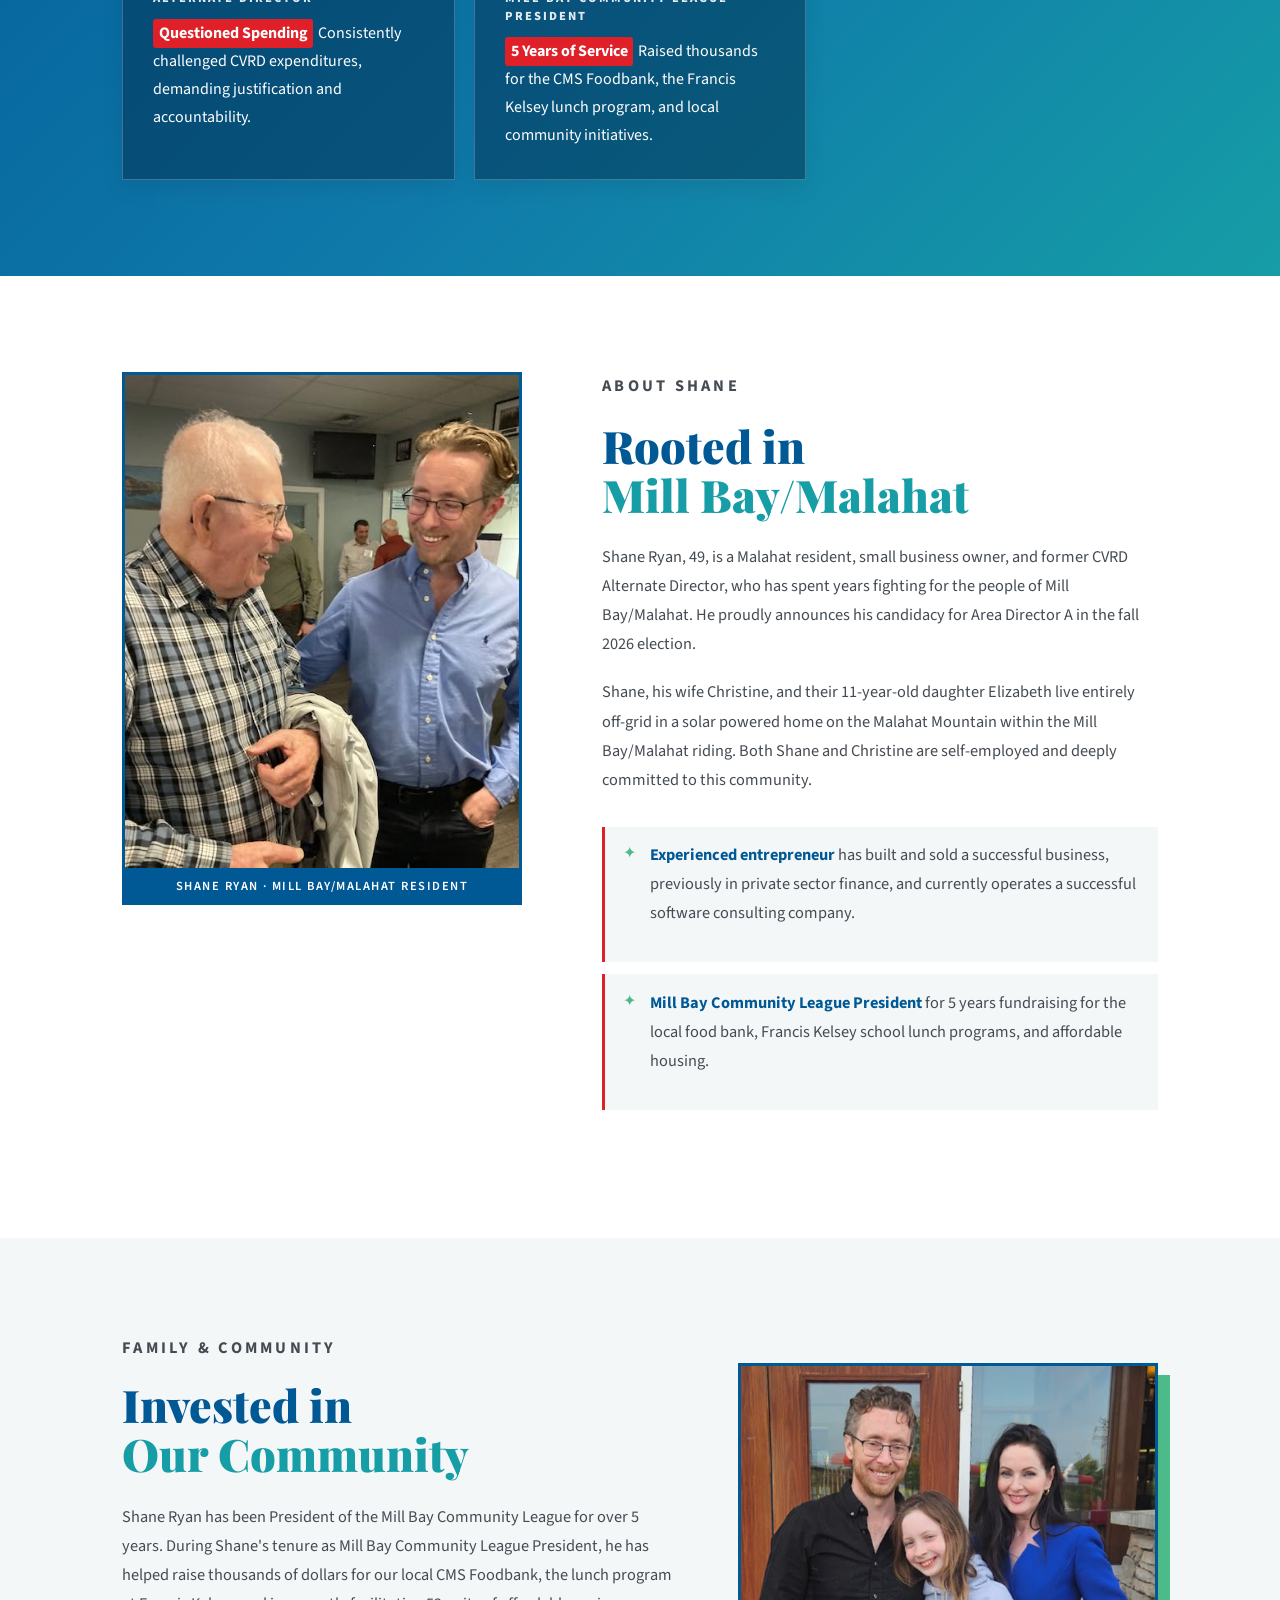
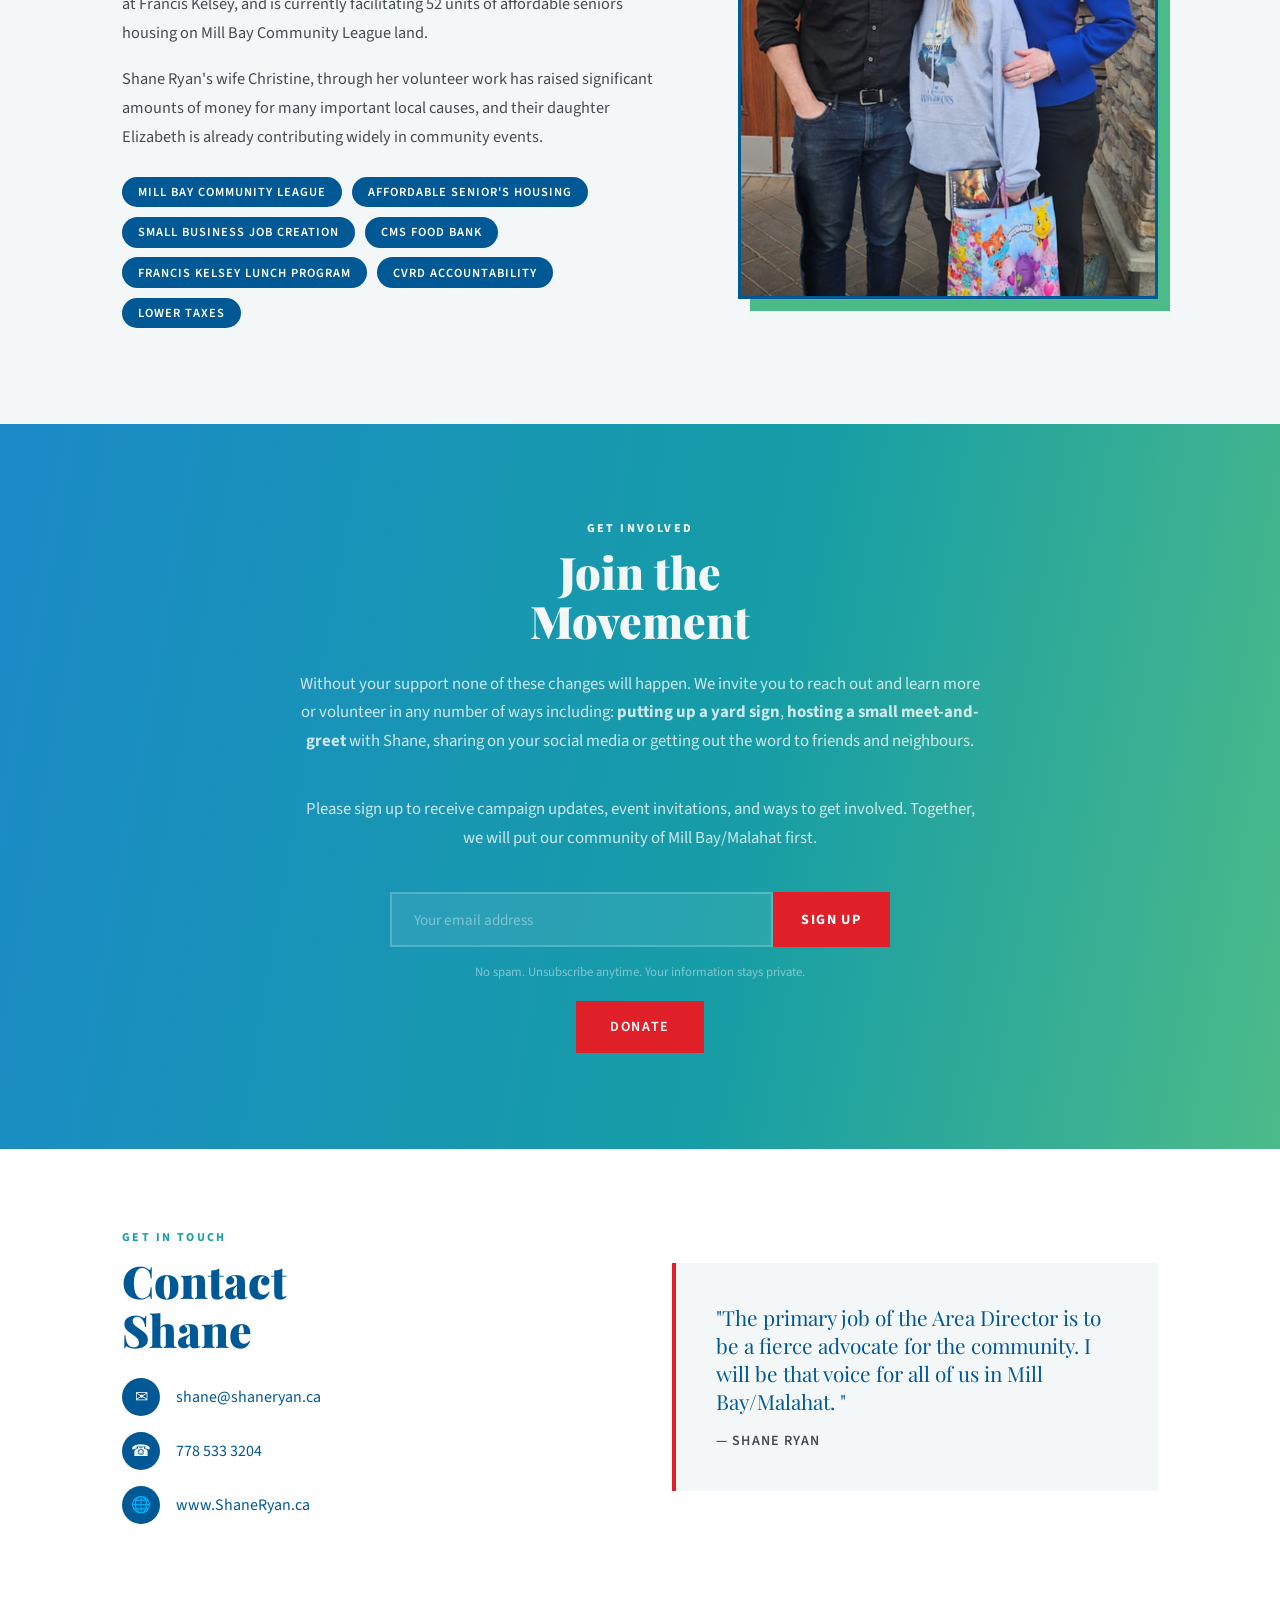
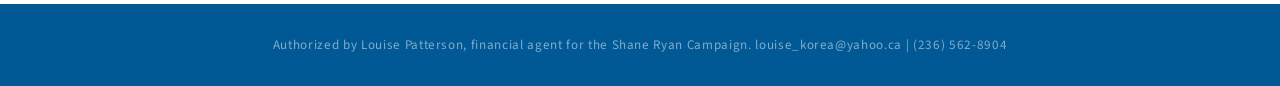
==== commit 8f8d4c6b: "updated the colour scheme 2" ====
--- a/index.html
+++ b/index.html
@@ -453,21 +453,37 @@
     gap: 1.2rem;
   }
   .record-item {
-    background: rgba(255,255,255,0.07);
-    border: 1px solid rgba(255,255,255,0.12);
-    padding: 1.8rem;
-    transition: background 0.2s;
-  }
-  .record-item:hover { background: rgba(255,255,255,0.12); }
+    background: rgba(0, 40, 72, 0.48);
+    border: 1px solid rgba(255,255,255,0.22);
+    padding: 1.9rem;
+    box-shadow: 0 8px 22px rgba(0,0,0,0.08);
+    transition: background 0.2s, transform 0.2s;
+  }
+  .record-item:hover {
+    background: rgba(0, 40, 72, 0.62);
+    transform: translateY(-2px);
+  }
   .record-year {
-    font-size: 0.72rem; font-weight: 700;
-    letter-spacing: 0.18em; text-transform: uppercase;
-    color: var(--brand-green); margin-bottom: 0.6rem;
+    font-size: 0.78rem;
+    font-weight: 800;
+    letter-spacing: 0.16em;
+    text-transform: uppercase;
+    color: rgba(255,255,255,0.88);
+    margin-bottom: 0.75rem;
   }
   .record-desc {
-    color: var(--cream);
-    font-size: 0.95rem;
-    line-height: 1.6;
+    color: #ffffff;
+    font-size: 1rem;
+    line-height: 1.72;
+  }
+  .record-desc strong {
+    display: inline-block;
+    color: #ffffff !important;
+    background: var(--brand-red);
+    padding: 0.06em 0.34em;
+    margin-right: 0.12em;
+    border-radius: 3px;
+    font-weight: 700;
   }
 
   /* ── FAMILY ── */
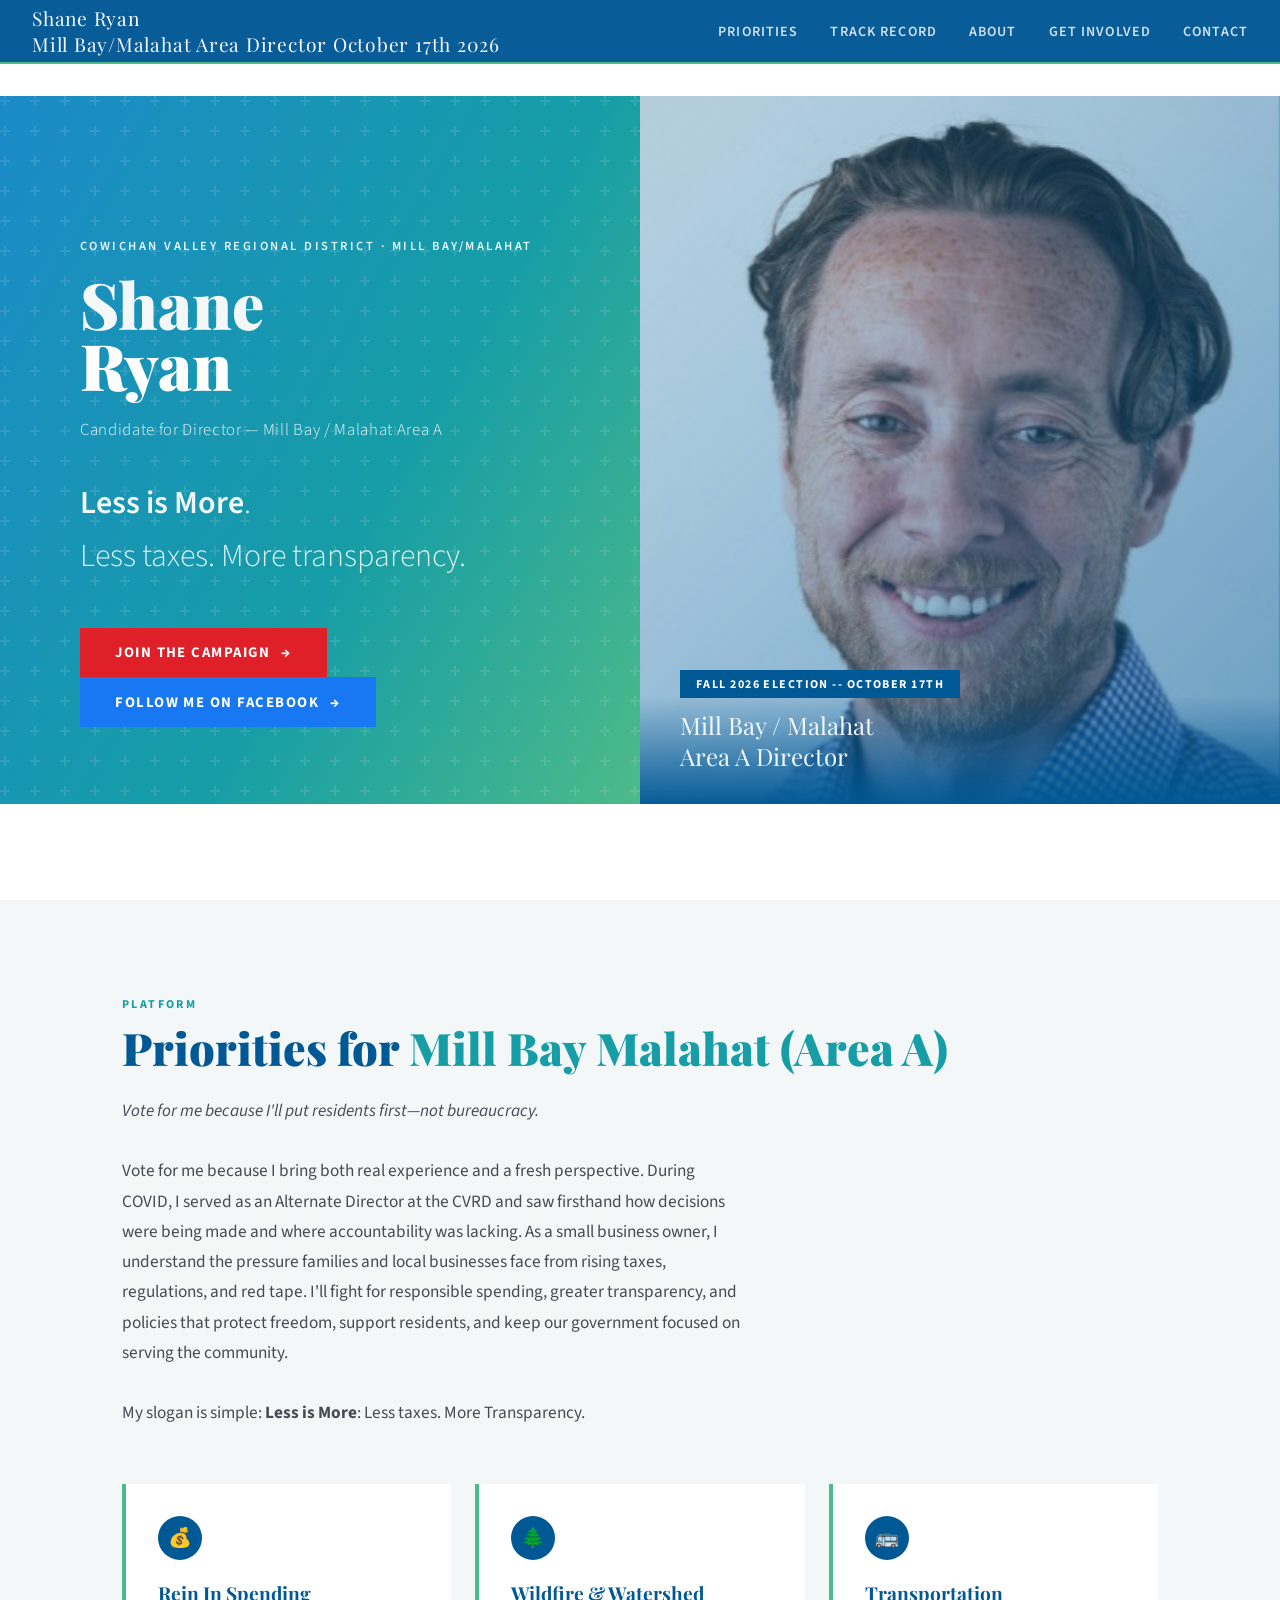
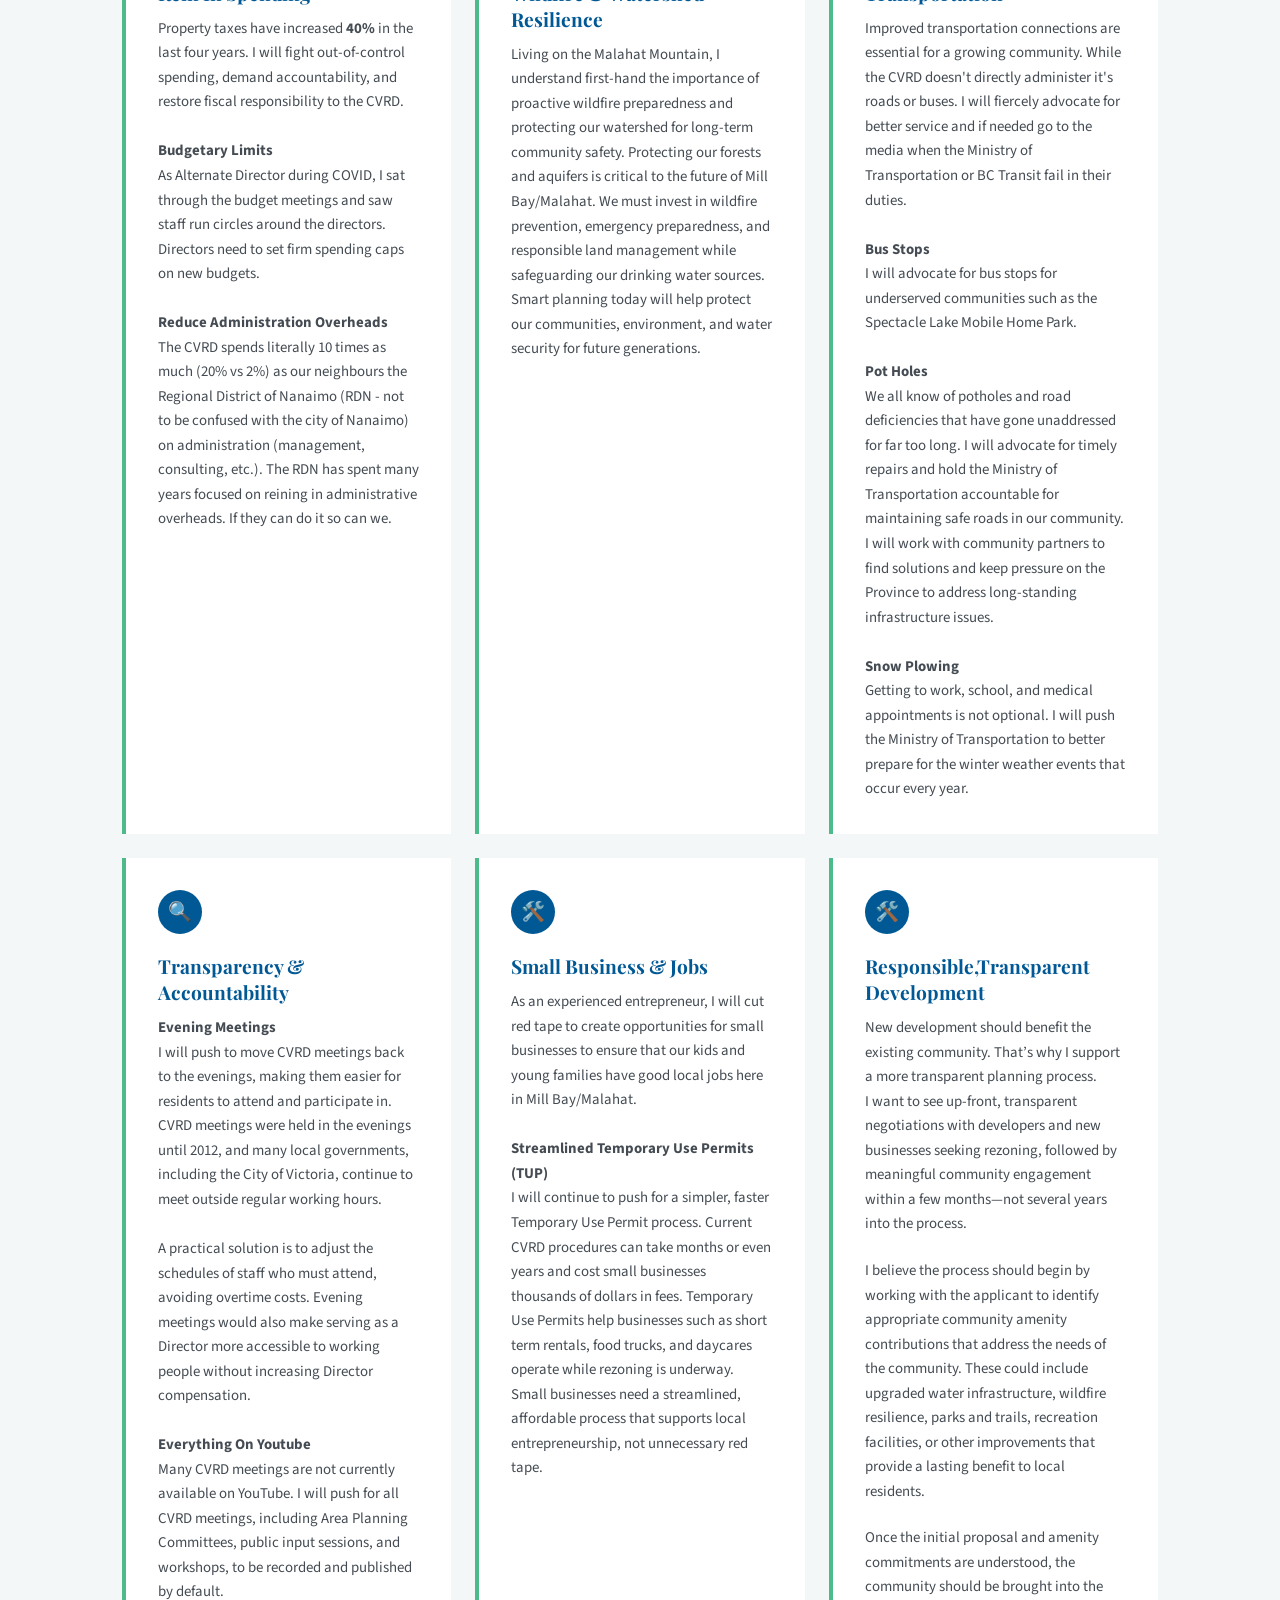
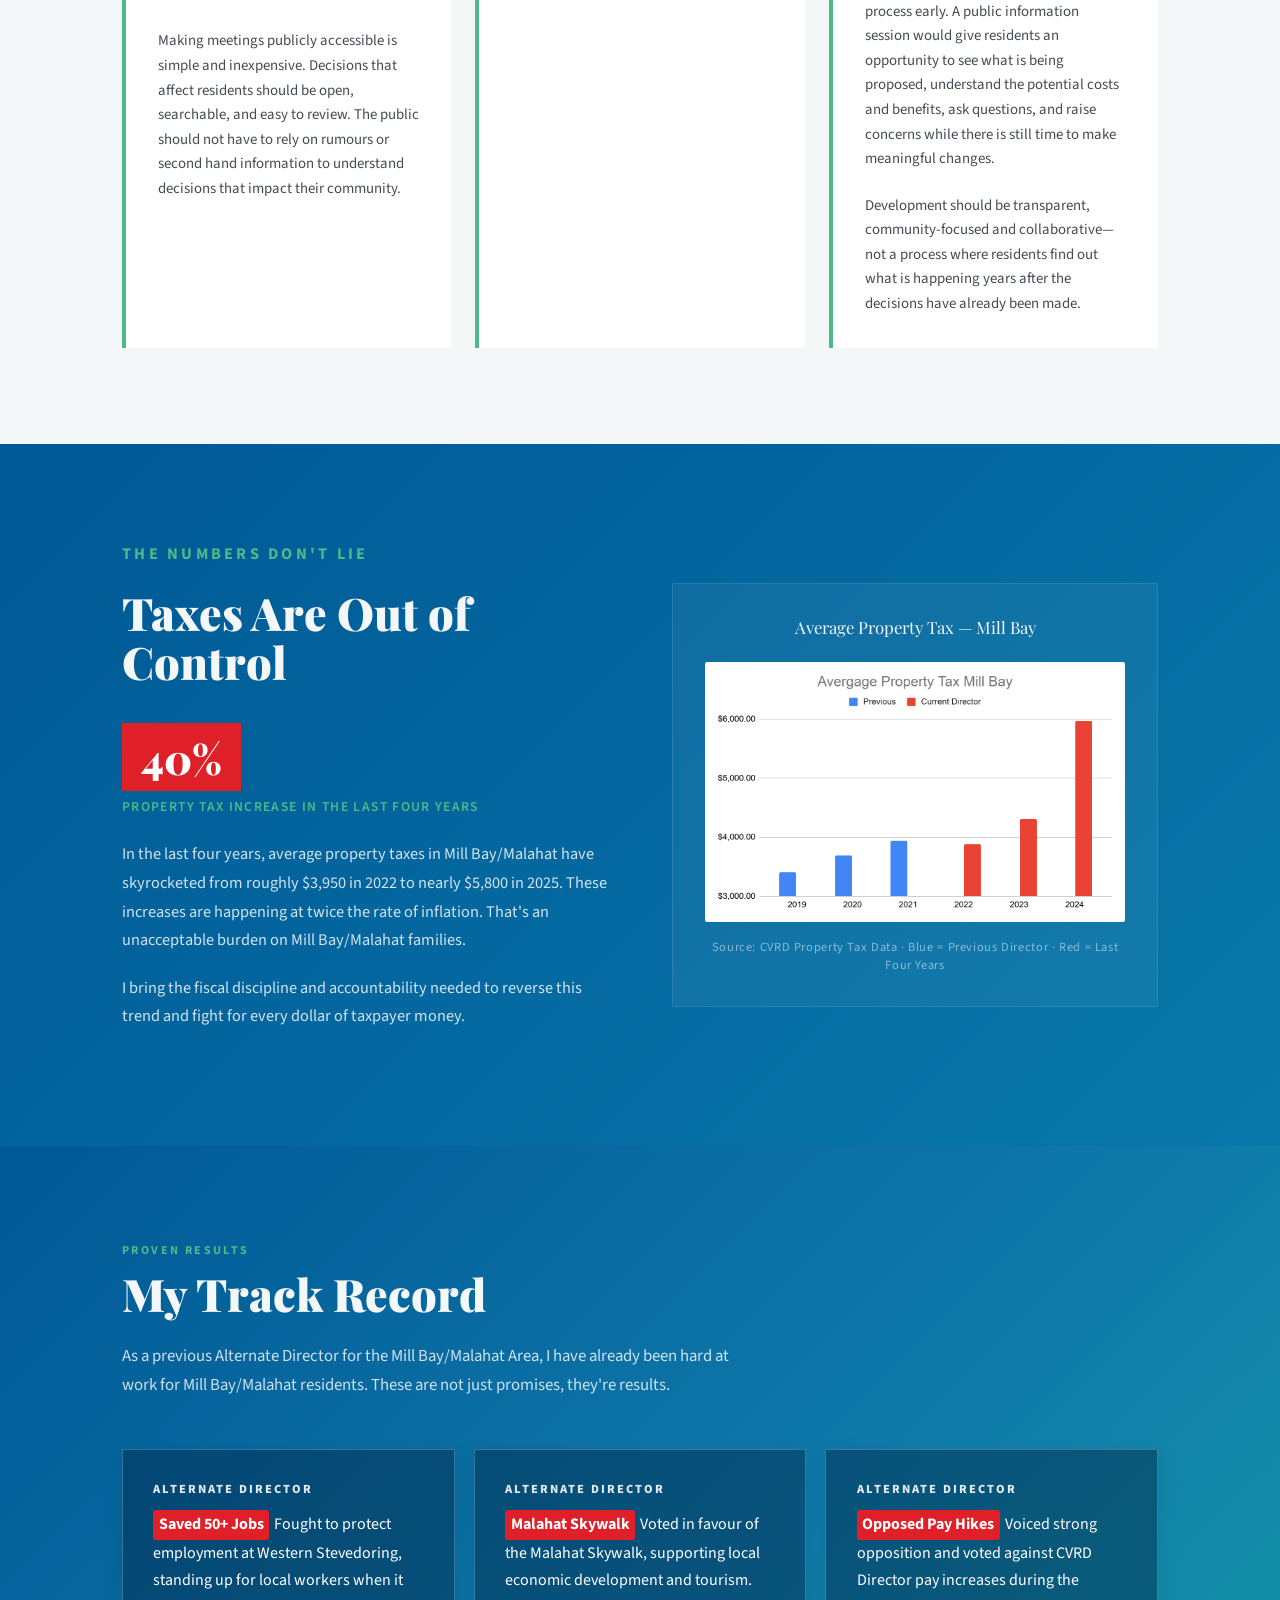
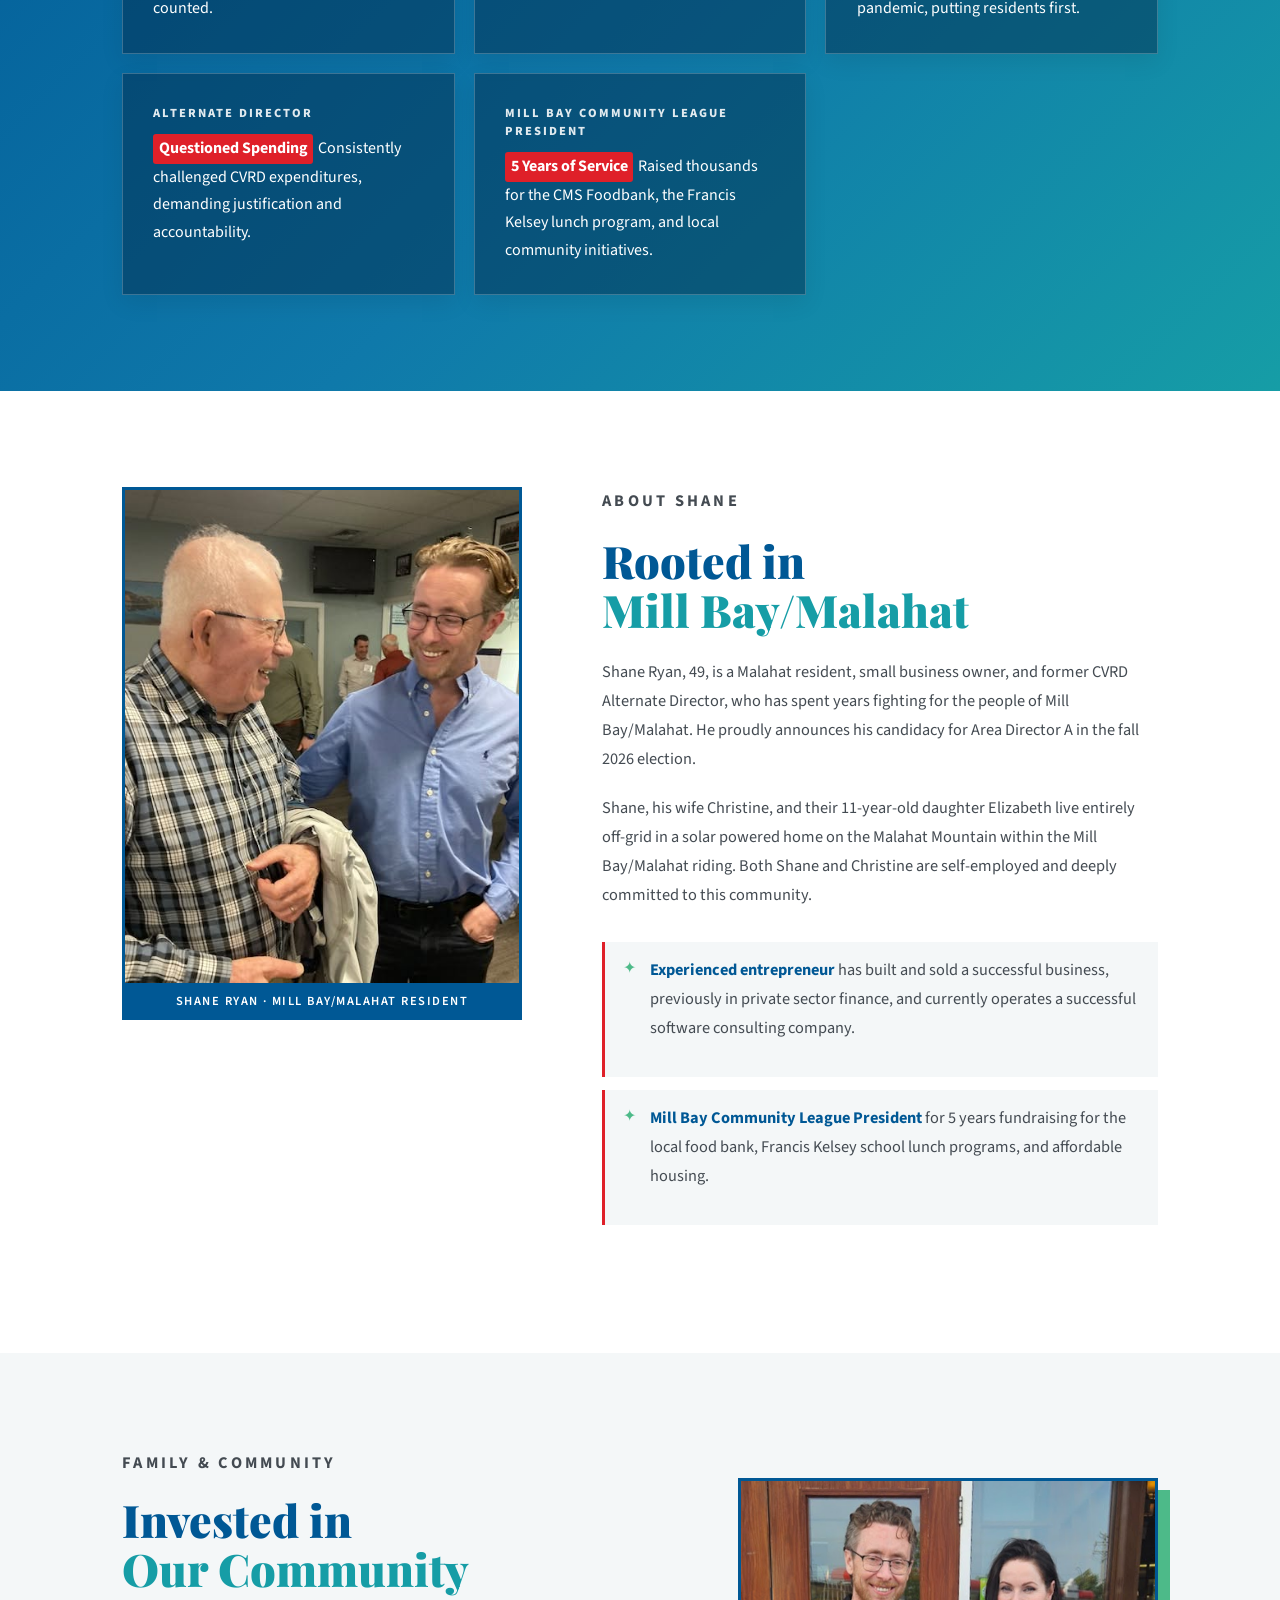
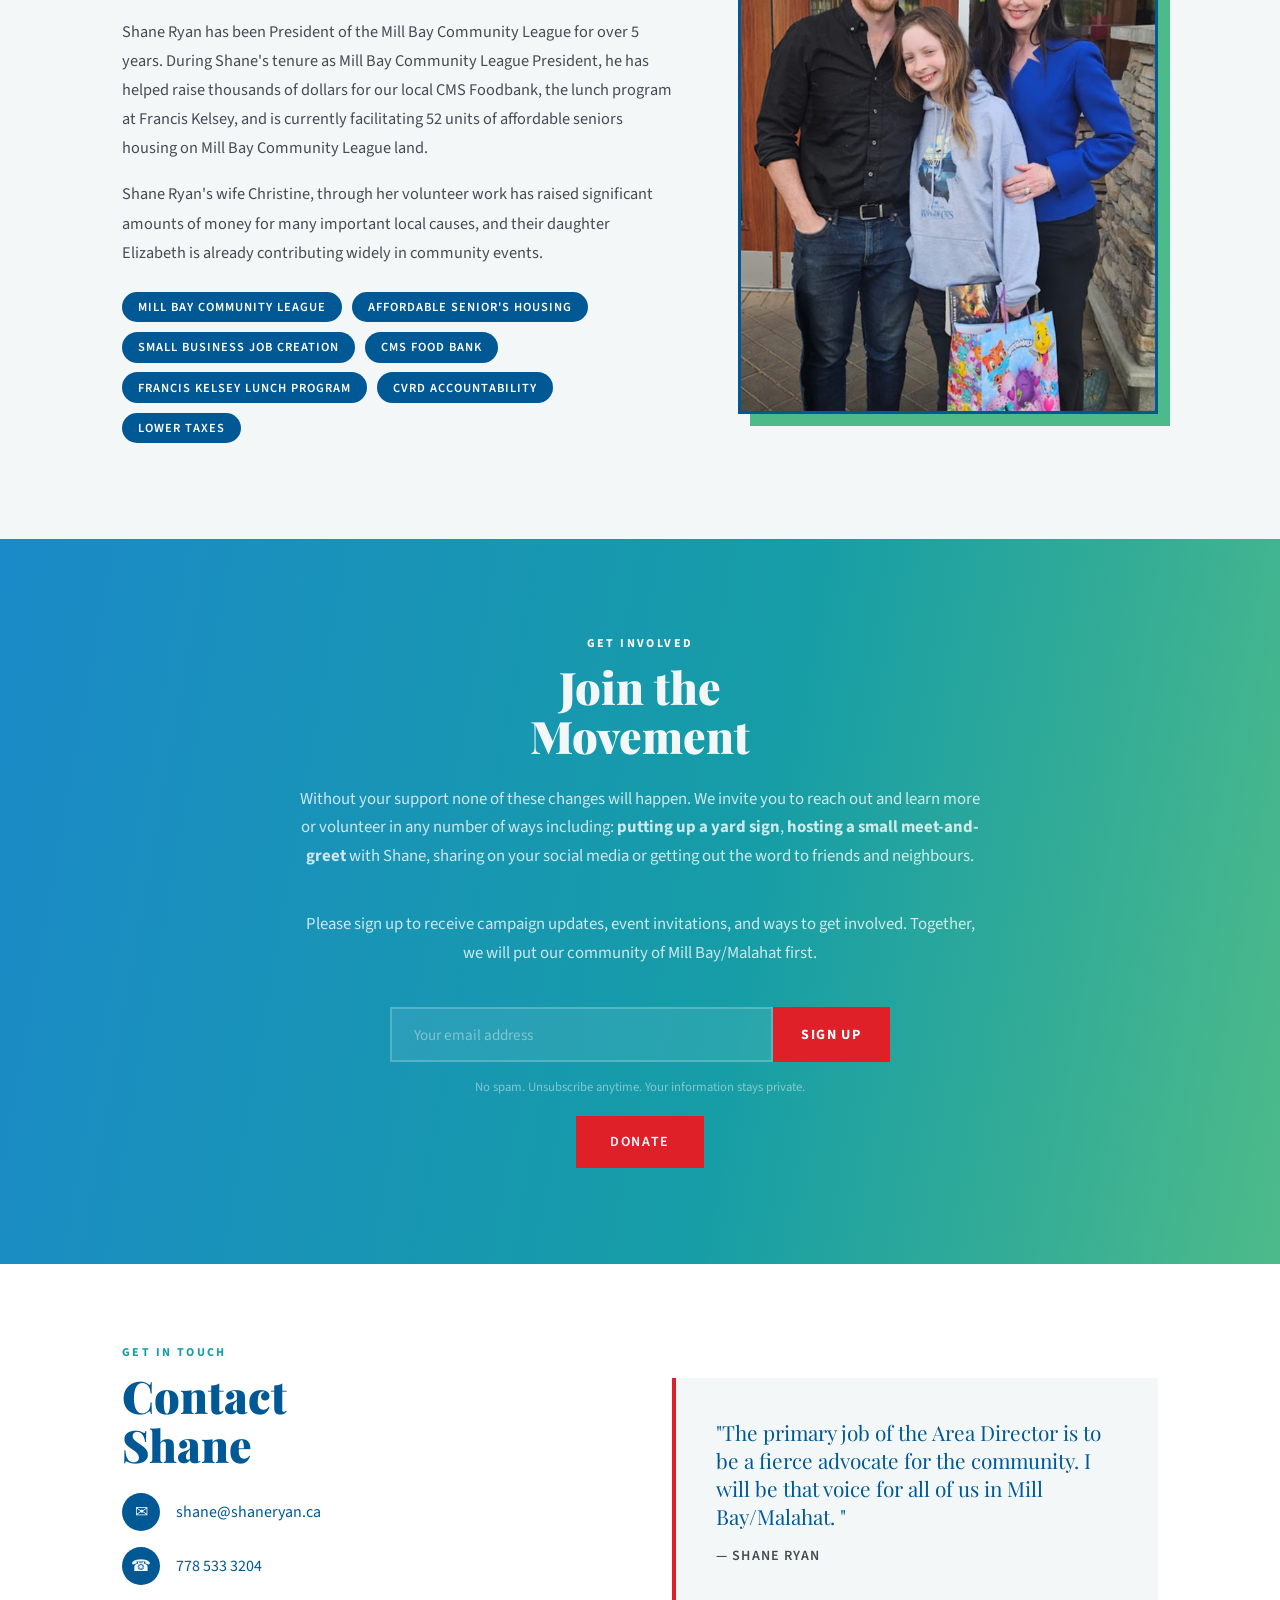
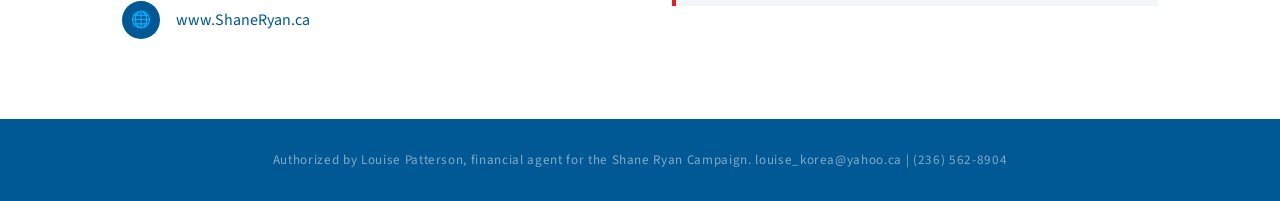
==== commit d50f280a: "added new blurb" ====
--- a/index.html
+++ b/index.html
@@ -856,6 +856,15 @@
         <p class="priority-text">As an experienced entrepreneur, I will cut red tape to create opportunities for small businesses to ensure that our kids and young families have good local jobs here in Mill Bay/Malahat.</p>
         <p class="priority-text"><BR> <B>Streamlined Temporary Use Permits (TUP)</B> <BR>I will continue to push for a simpler, faster Temporary Use Permit process. Current CVRD procedures can take months or even years and cost small businesses thousands of dollars in fees. Temporary Use Permits help businesses such as short term rentals, food trucks, and daycares operate while rezoning is underway. Small businesses need a streamlined, affordable process that supports local entrepreneurship, not unnecessary red tape.</p>
       </div>
+      <div class="priority-card">
+        <div class="priority-icon">🛠️</div>
+        <h3 class="priority-title">Responsible,Transparent Development</h3>
+<p class="priority-text">New development should benefit the existing community. That’s why I support a more transparent planning process.
+<p class="priority-text">I want to see up-front, transparent negotiations with developers and new businesses seeking rezoning, followed by meaningful community engagement within a few months—not several years into the process.</p><br>
+<p class="priority-text">I believe the process should begin by working with the applicant to identify appropriate community amenity contributions that address the needs of the community. These could include upgraded water infrastructure, wildfire resilience, parks and trails, recreation facilities, or other improvements that provide a lasting benefit to local residents.</p><br>
+<p class="priority-text">Once the initial proposal and amenity commitments are understood, the community should be brought into the process early. A public information session would give residents an opportunity to see what is being proposed, understand the potential costs and benefits, ask questions, and raise concerns while there is still time to make meaningful changes.</p><br>
+<p class="priority-text">Development should be transparent, community-focused and collaborative—not a process where residents find out what is happening years after the decisions have already been made.</p>
+      </div>
     </div>
   </div>
 </section>
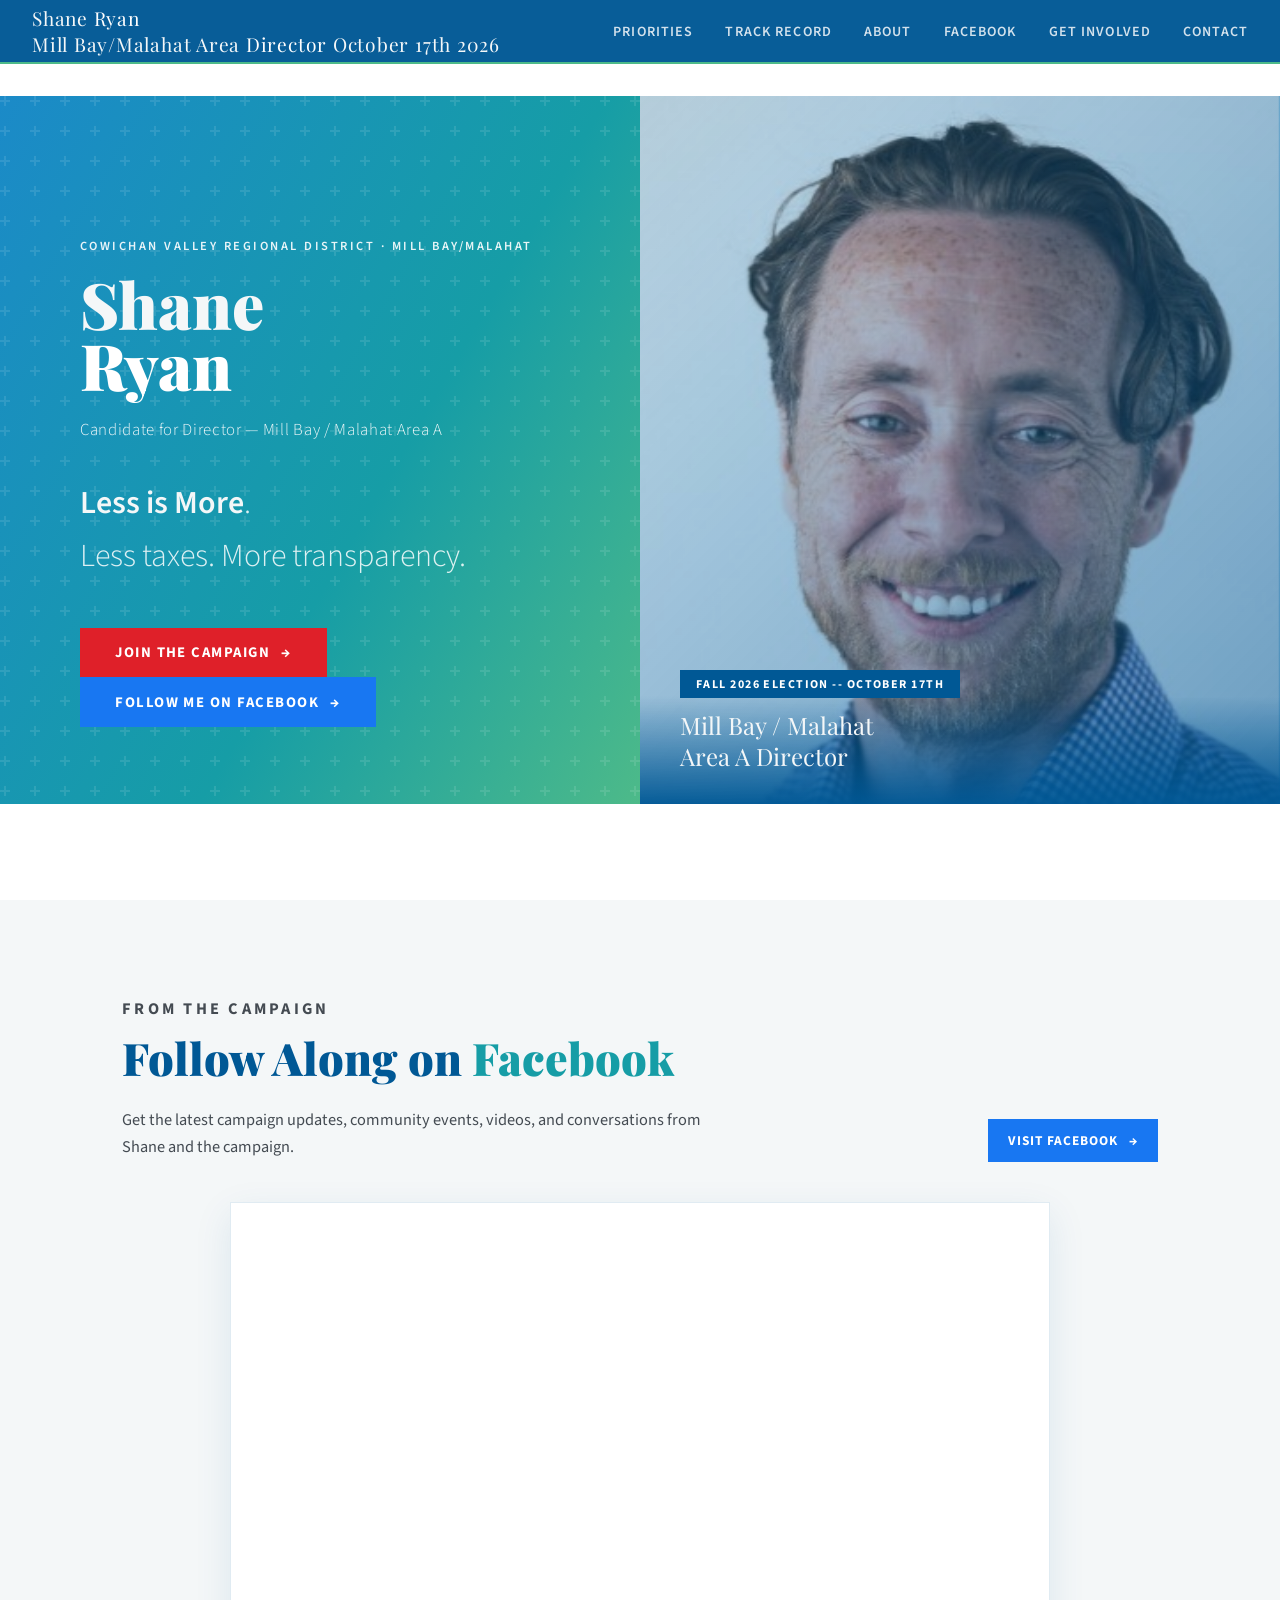
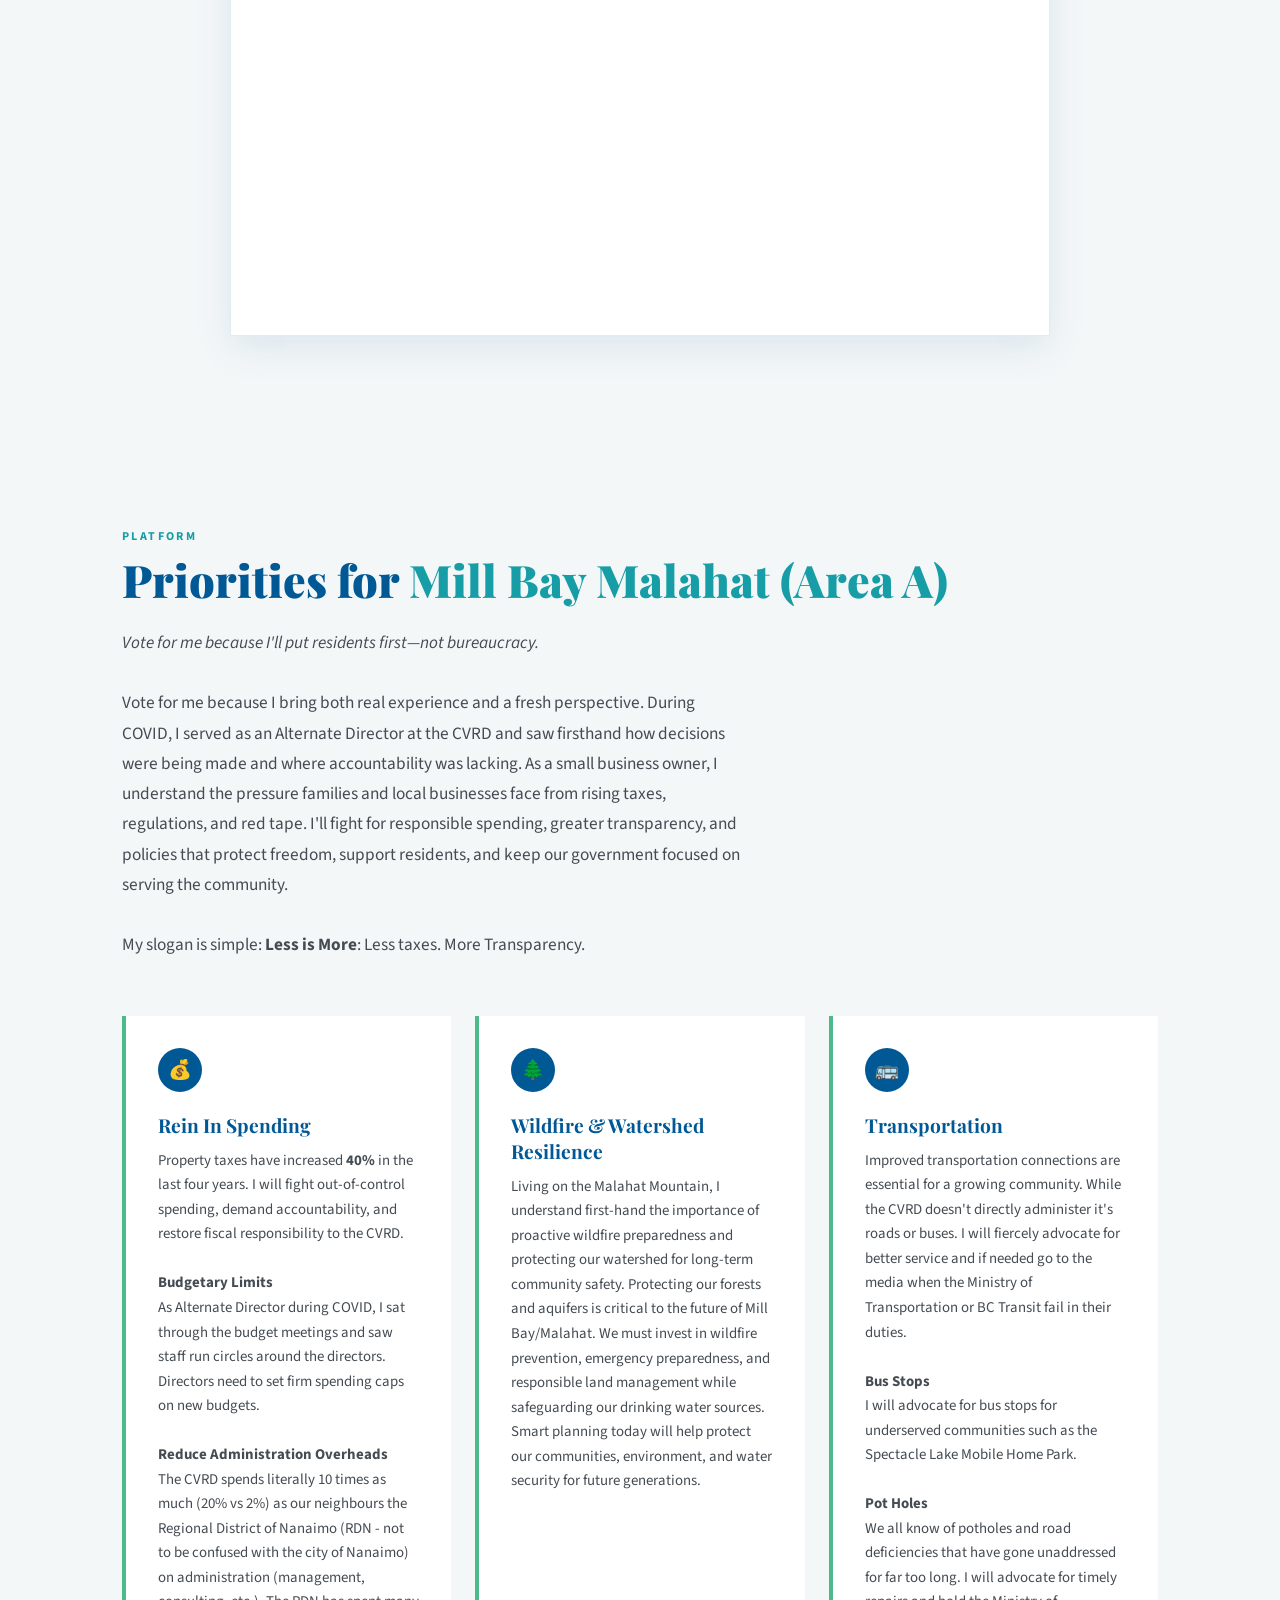
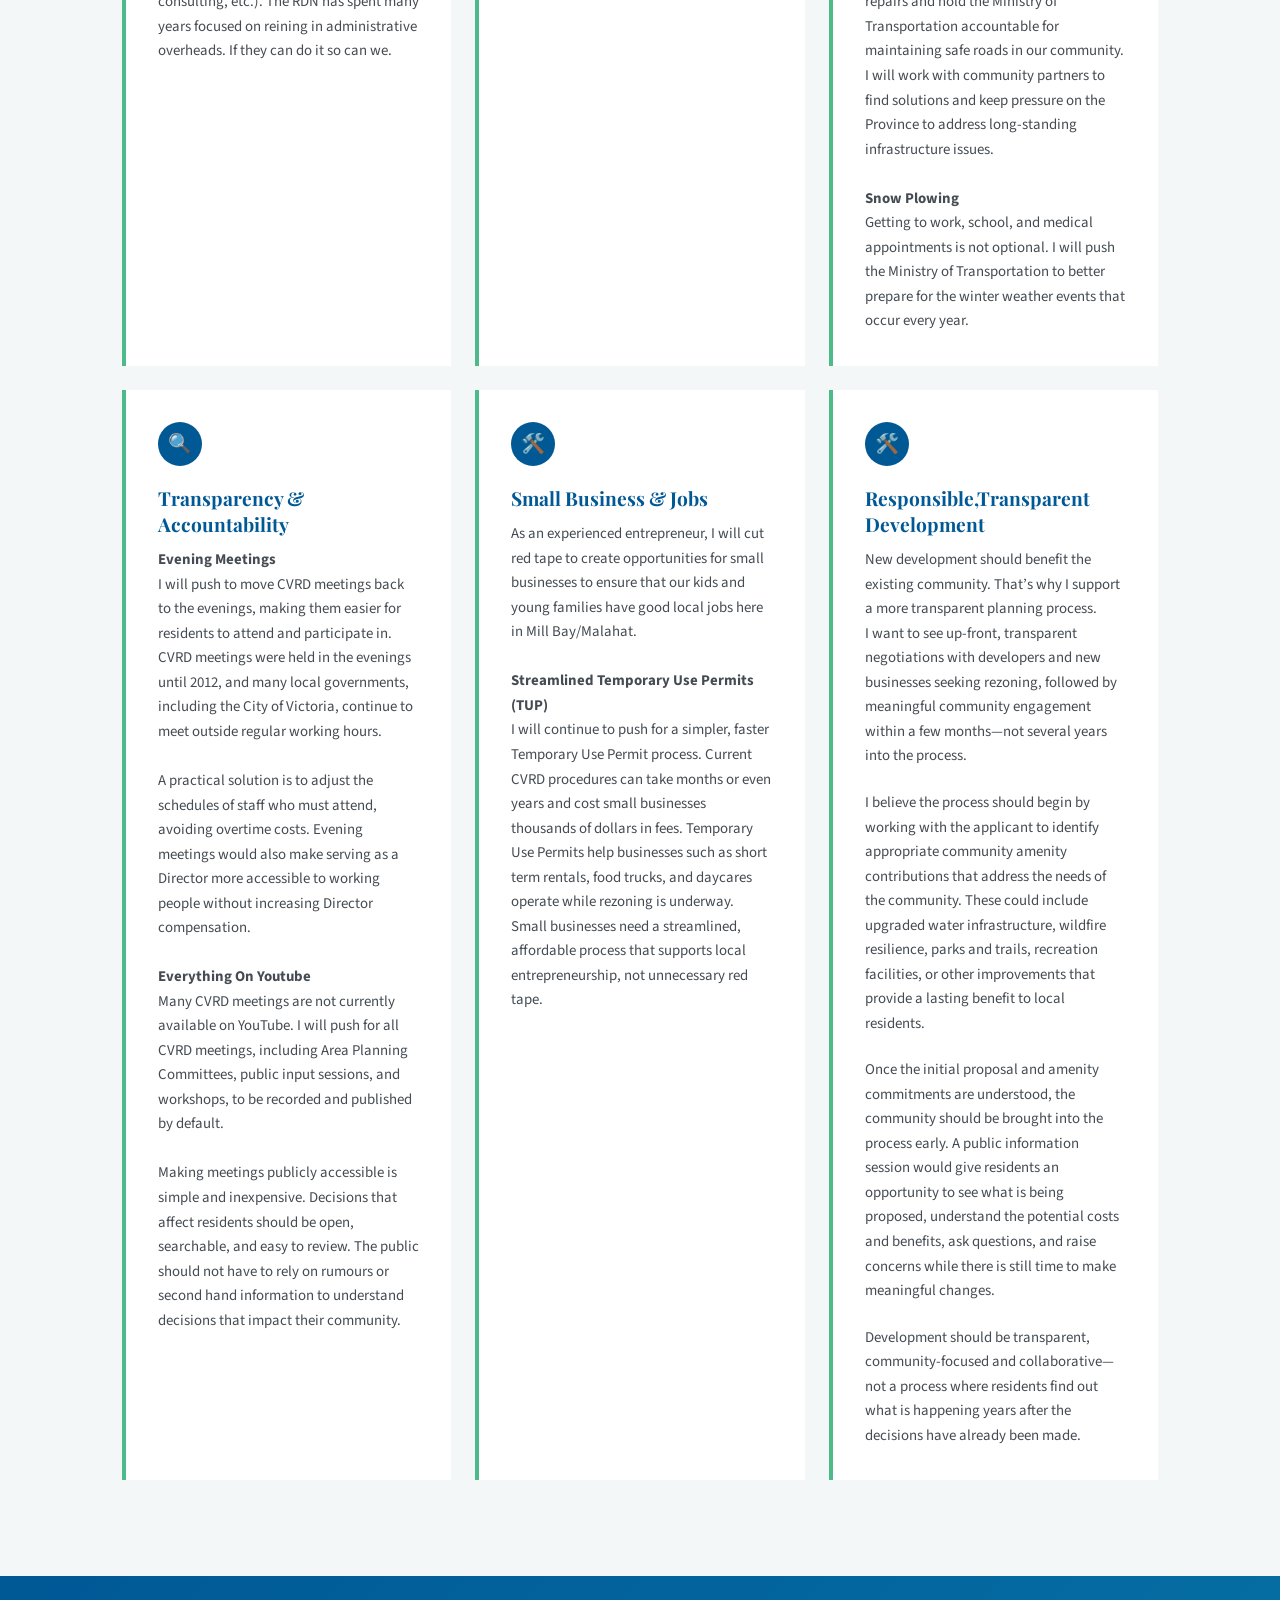
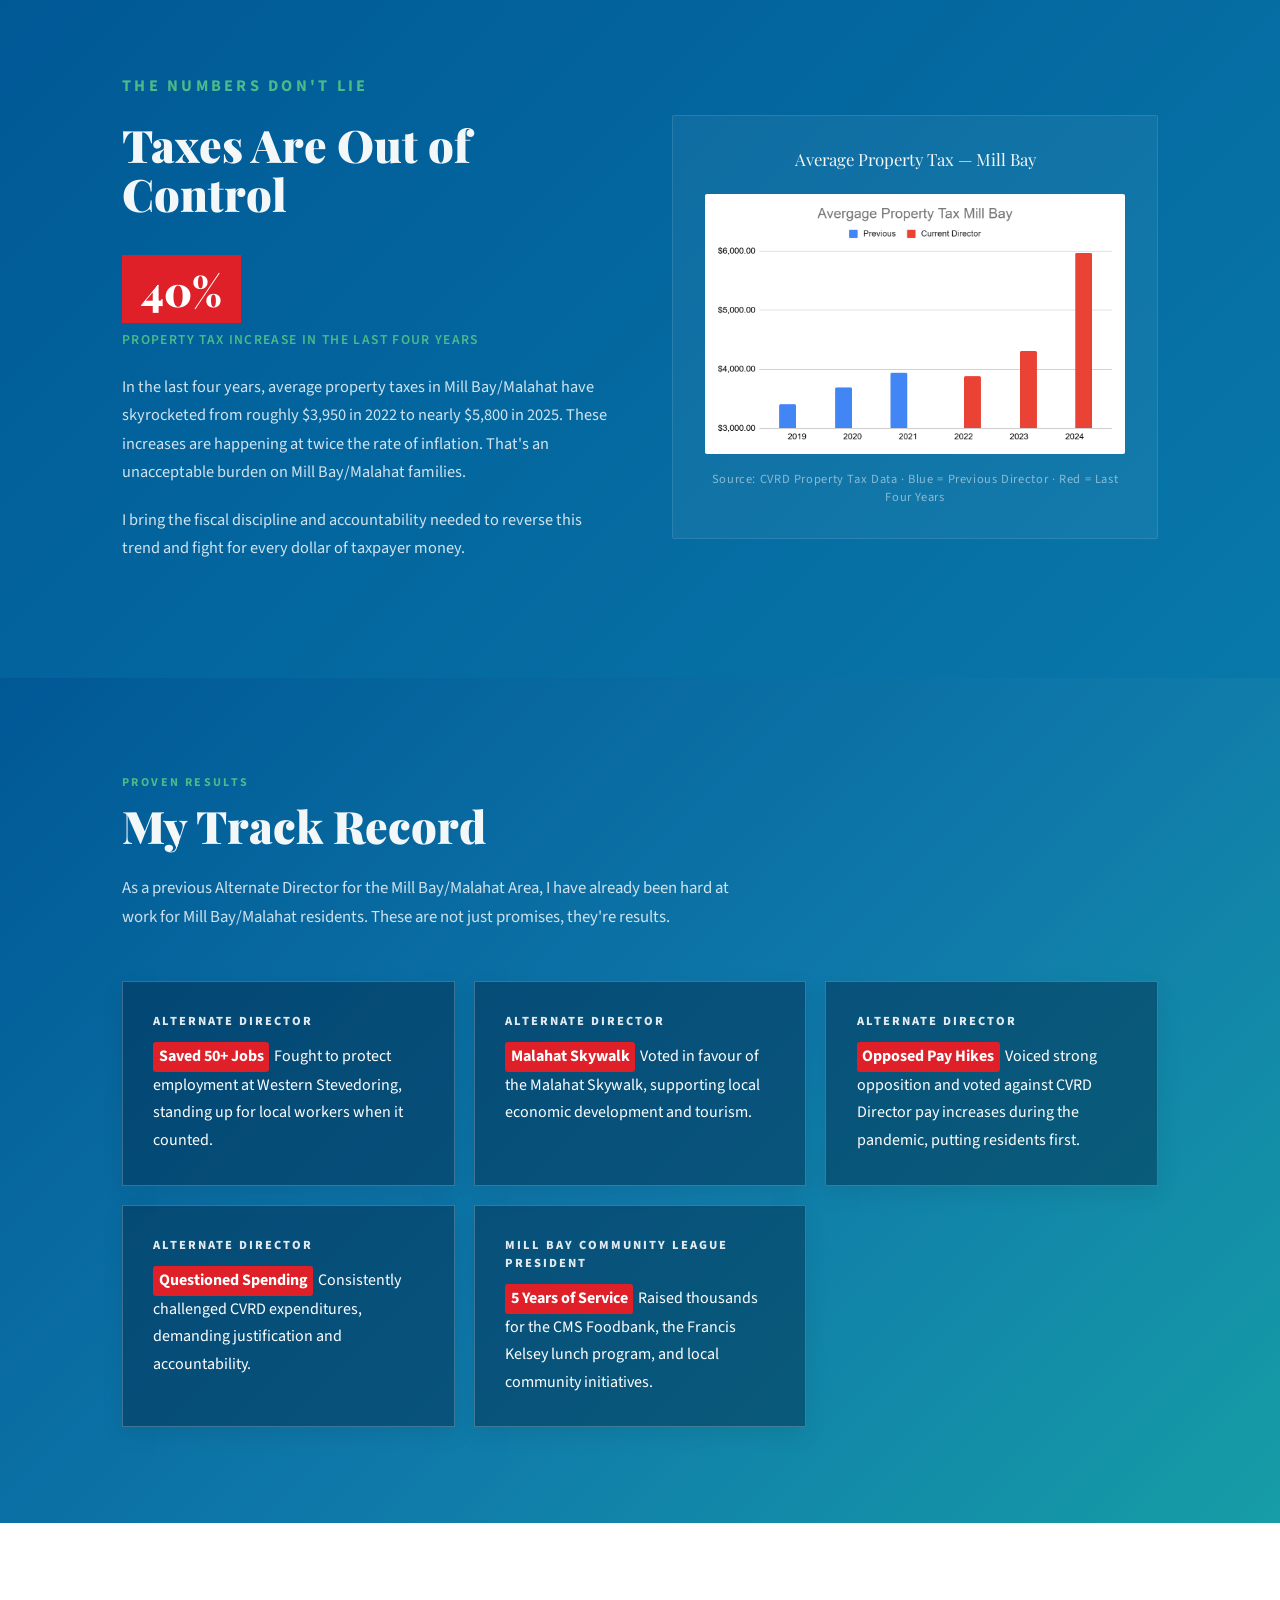
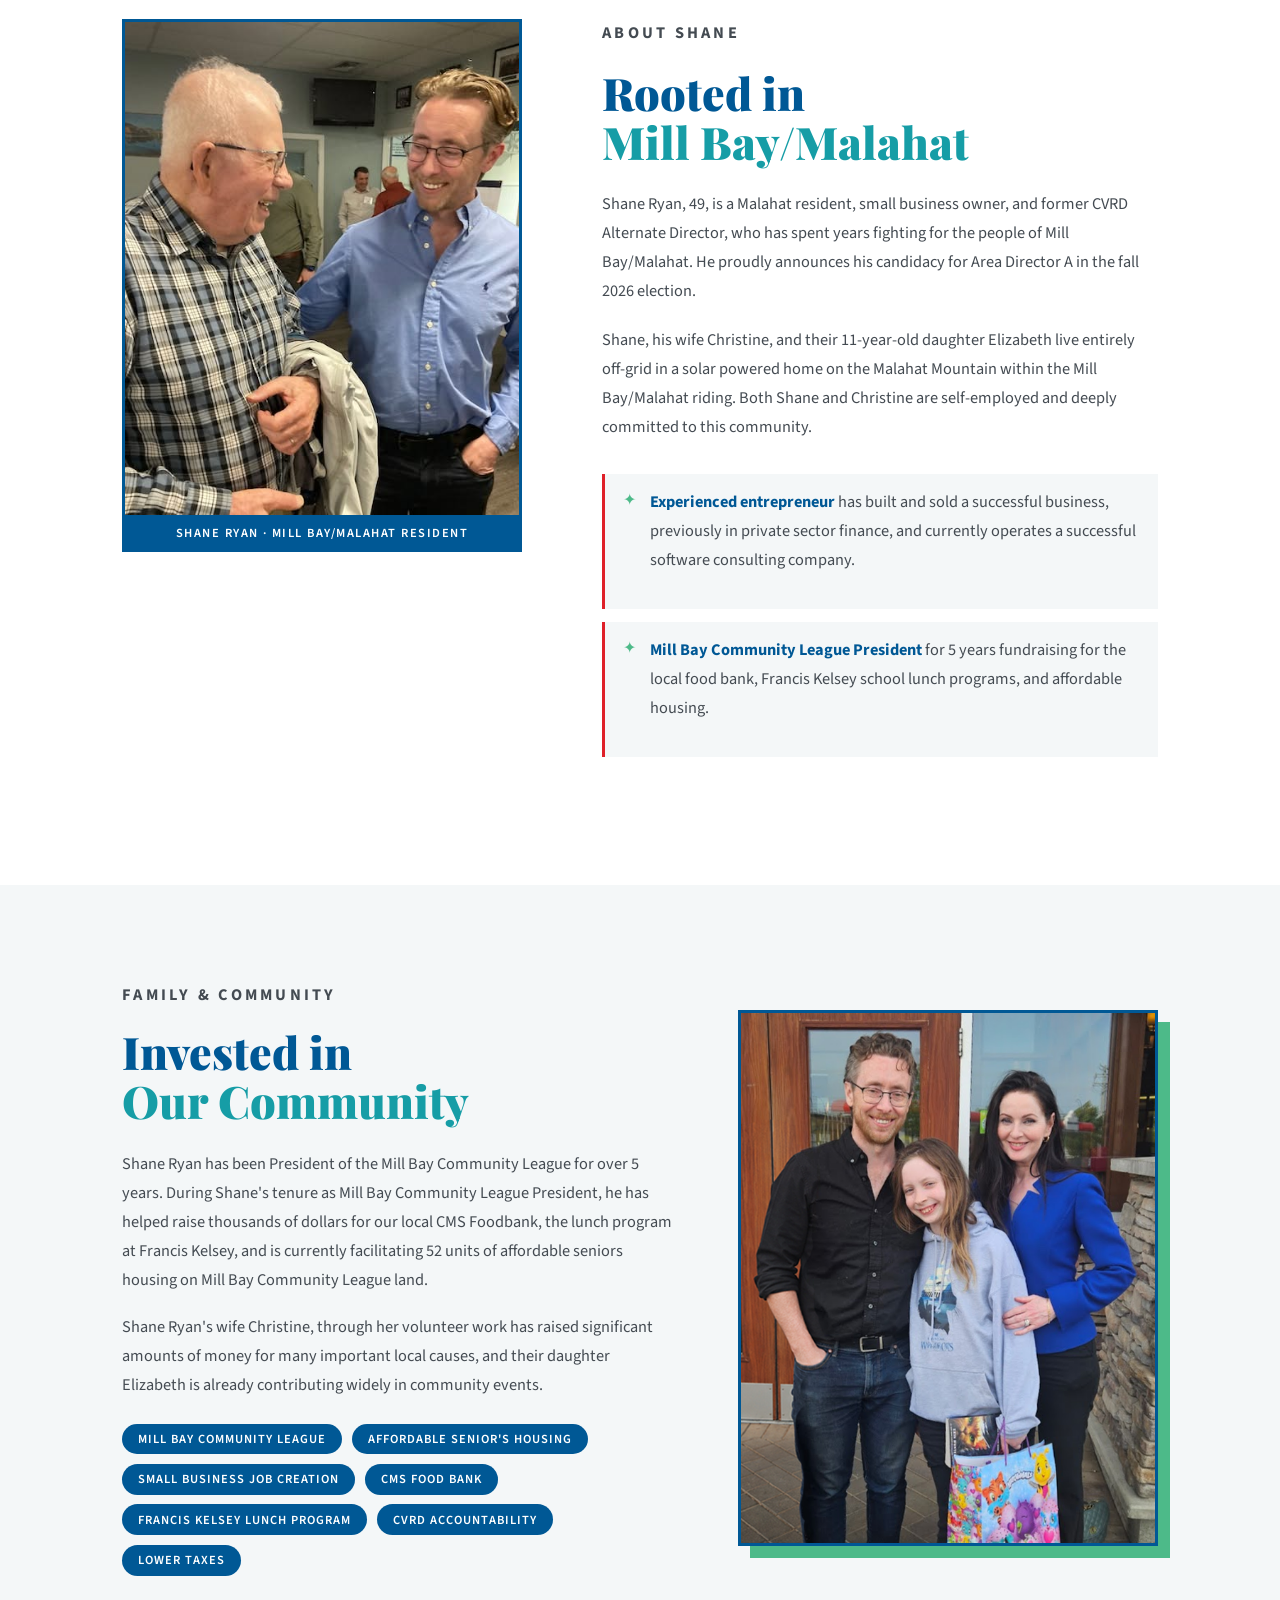
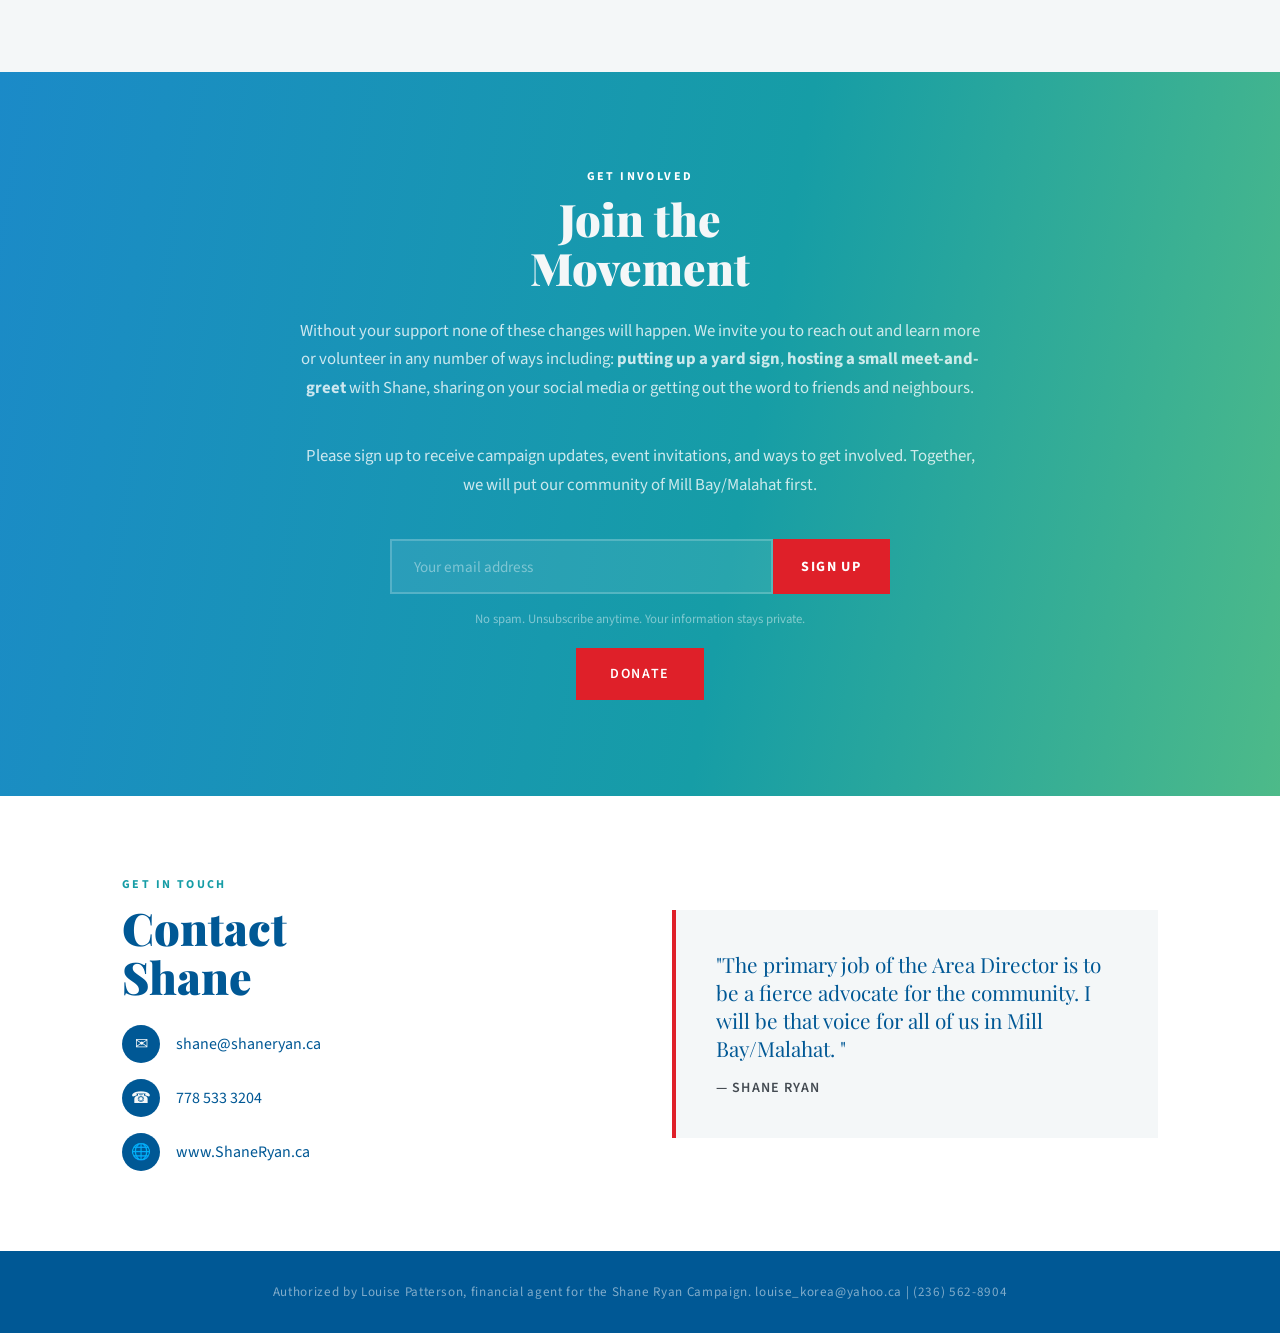
==== commit 652bd81a: "updated fb 2" ====
--- a/index.html
+++ b/index.html
@@ -624,6 +624,82 @@
     to   { opacity: 1; }
   }
 
+
+  /* ── FACEBOOK FEED ── */
+  .facebook-feed {
+    background: var(--cream);
+  }
+
+  .facebook-feed-header {
+    display: flex;
+    justify-content: space-between;
+    align-items: flex-end;
+    gap: 2rem;
+    margin-bottom: 2.5rem;
+  }
+
+  .facebook-feed-intro {
+    max-width: 620px;
+  }
+
+  .facebook-feed-intro p {
+    font-size: 1.02rem;
+    color: var(--text-mid);
+    line-height: 1.7;
+  }
+
+  .facebook-follow {
+    display: inline-flex;
+    align-items: center;
+    gap: 0.65rem;
+    background: var(--facebook-blue);
+    color: var(--brand-white);
+    text-decoration: none;
+    padding: 0.75rem 1.25rem;
+    font-size: 0.84rem;
+    font-weight: 700;
+    letter-spacing: 0.08em;
+    text-transform: uppercase;
+    white-space: nowrap;
+    transition: transform 0.15s ease, background 0.2s ease;
+  }
+
+  .facebook-follow:hover {
+    background: #0d65d8;
+    transform: translateY(-2px);
+  }
+
+  .facebook-feed-card {
+    max-width: 820px;
+    margin: 0 auto;
+    background: var(--brand-white);
+    padding: 1rem;
+    border: 1px solid rgba(0,88,149,0.12);
+    box-shadow: 0 12px 35px rgba(0,88,149,0.10);
+  }
+
+  .facebook-feed-card iframe {
+    display: block;
+    width: 100%;
+    min-height: 700px;
+    border: 0;
+  }
+
+  @media (max-width: 768px) {
+    .facebook-feed-header {
+      flex-direction: column;
+      align-items: flex-start;
+    }
+
+    .facebook-feed-card {
+      padding: 0.5rem;
+    }
+
+    .facebook-feed-card iframe {
+      min-height: 650px;
+    }
+  }
+
   /* ── RESPONSIVE ── */
   @media (max-width: 900px) {
     .hero {
@@ -760,6 +836,7 @@
     <li><a href="#priorities">Priorities</a></li>
     <li><a href="#record">Track Record</a></li>
     <li><a href="#about">About</a></li>
+    <li><a href="#facebook">Facebook</a></li>
     <div class="hide-on-small"><li><a href="#signup">Get Involved</a></li></div>
     <li><a href="#contact">Contact</a></li>
   </ul>
@@ -776,7 +853,7 @@
       <span>Join the Campaign</span>
       <span>→</span>
     </a>
-    <a href="https://www.facebook.com/voteshaneryan" class="hero-facebook">
+    <a href="https://www.facebook.com/voteshaneryan/" class="hero-facebook" target="_blank" rel="noopener">
       <span>Follow me on Facebook</span>
       <span>→</span>
     </a>
@@ -814,6 +891,37 @@
     <span class="stat-label">Fought against Director Pay Increase During COVID</span>
   </div>
 </div>-->
+
+<!-- FACEBOOK FEED -->
+<section class="facebook-feed" id="facebook">
+  <div class="container">
+    <div class="facebook-feed-header">
+      <div class="facebook-feed-intro">
+        <p class="section-label">From the Campaign</p>
+        <h2 class="section-title">Follow Along on <span class="accent">Facebook</span></h2>
+        <p>Get the latest campaign updates, community events, videos, and conversations from Shane and the campaign.</p>
+      </div>
+      <a class="facebook-follow" href="https://www.facebook.com/voteshaneryan/" target="_blank" rel="noopener">
+        <span>Visit Facebook</span>
+        <span>→</span>
+      </a>
+    </div>
+
+    <div class="facebook-feed-card">
+      <iframe
+        title="Shane Ryan campaign Facebook feed"
+        src="https://www.facebook.com/plugins/page.php?href=https%3A%2F%2Fwww.facebook.com%2Fvoteshaneryan%2F&tabs=timeline&width=760&height=700&small_header=false&adapt_container_width=true&hide_cover=false&show_facepile=false"
+        width="760"
+        height="700"
+        style="border:none;overflow:hidden"
+        scrolling="no"
+        frameborder="0"
+        allow="autoplay; clipboard-write; encrypted-media; picture-in-picture; web-share">
+      </iframe>
+    </div>
+  </div>
+</section>
+
 
 <!-- PRIORITIES -->
 <section class="priorities" id="priorities">
@@ -920,6 +1028,7 @@
     </div>
   </div>
 </section>
+
 
 <!-- ABOUT -->
 <section class="about" id="about">
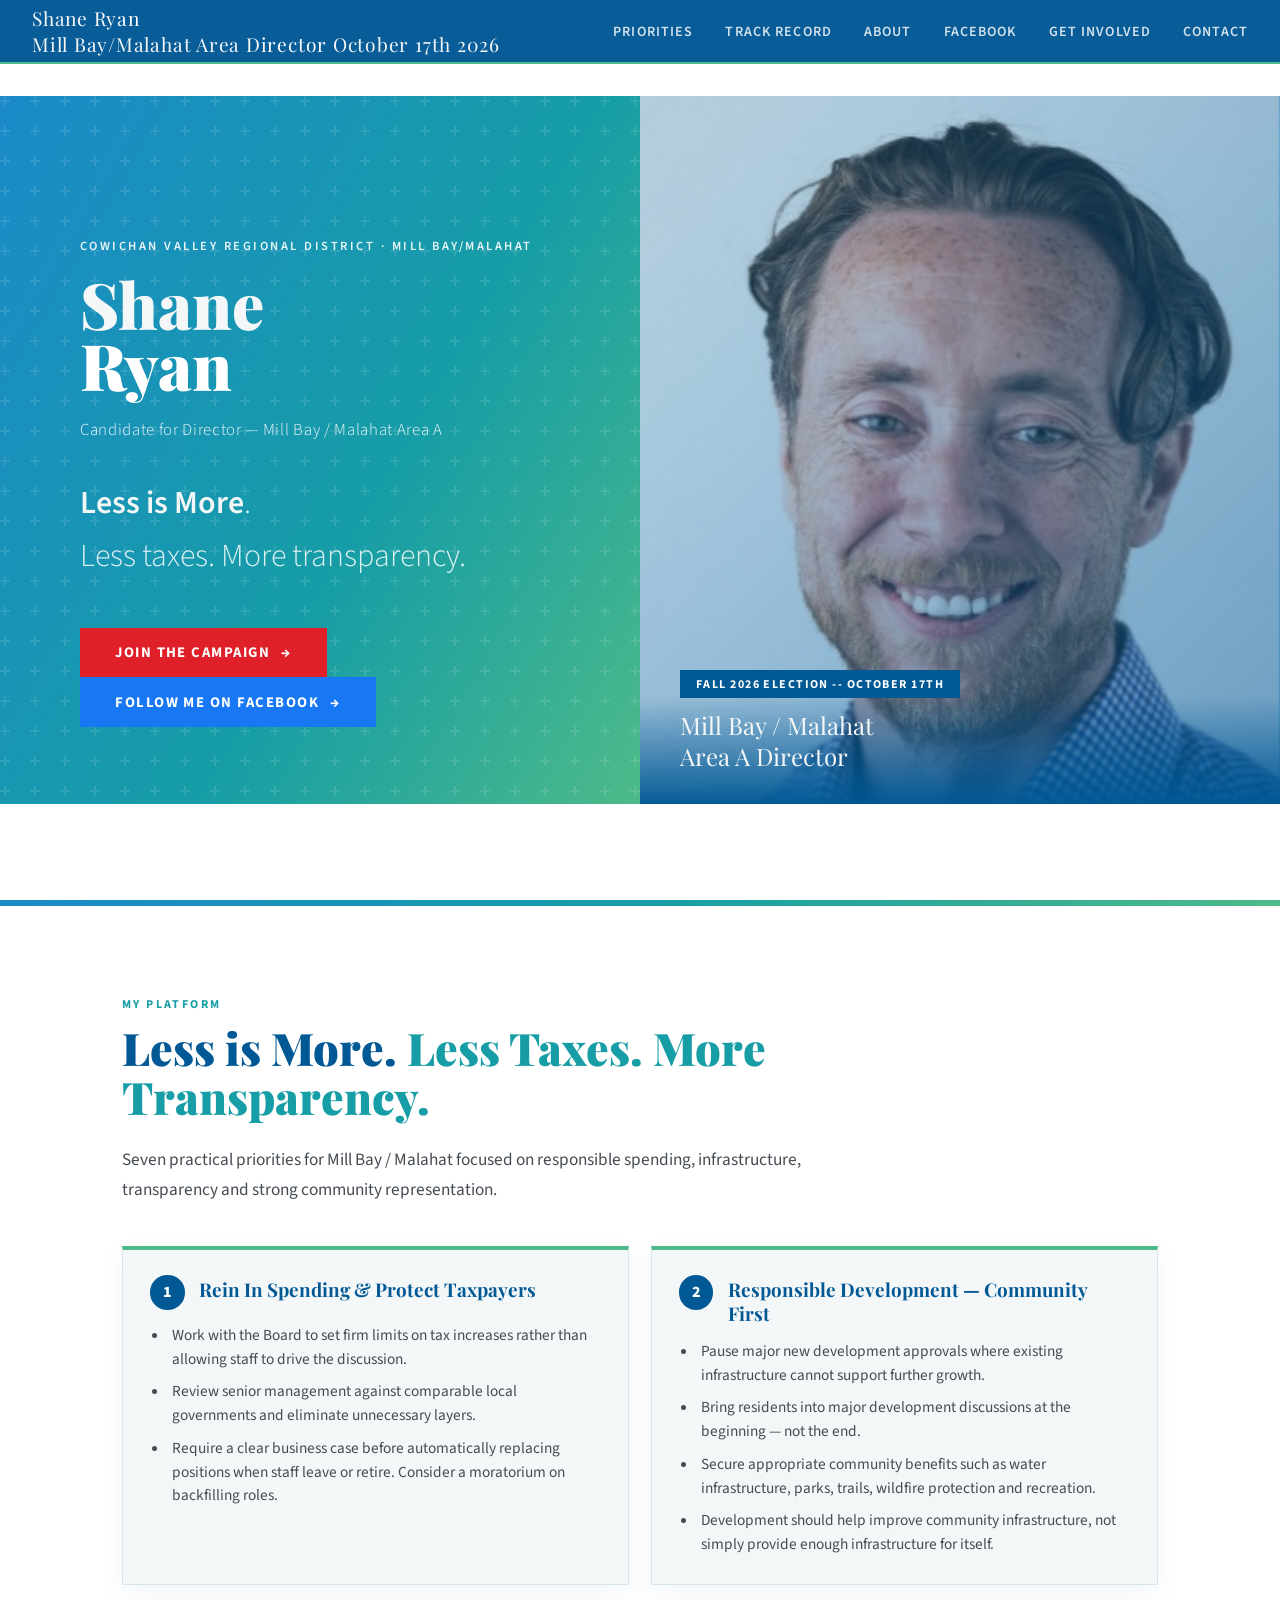
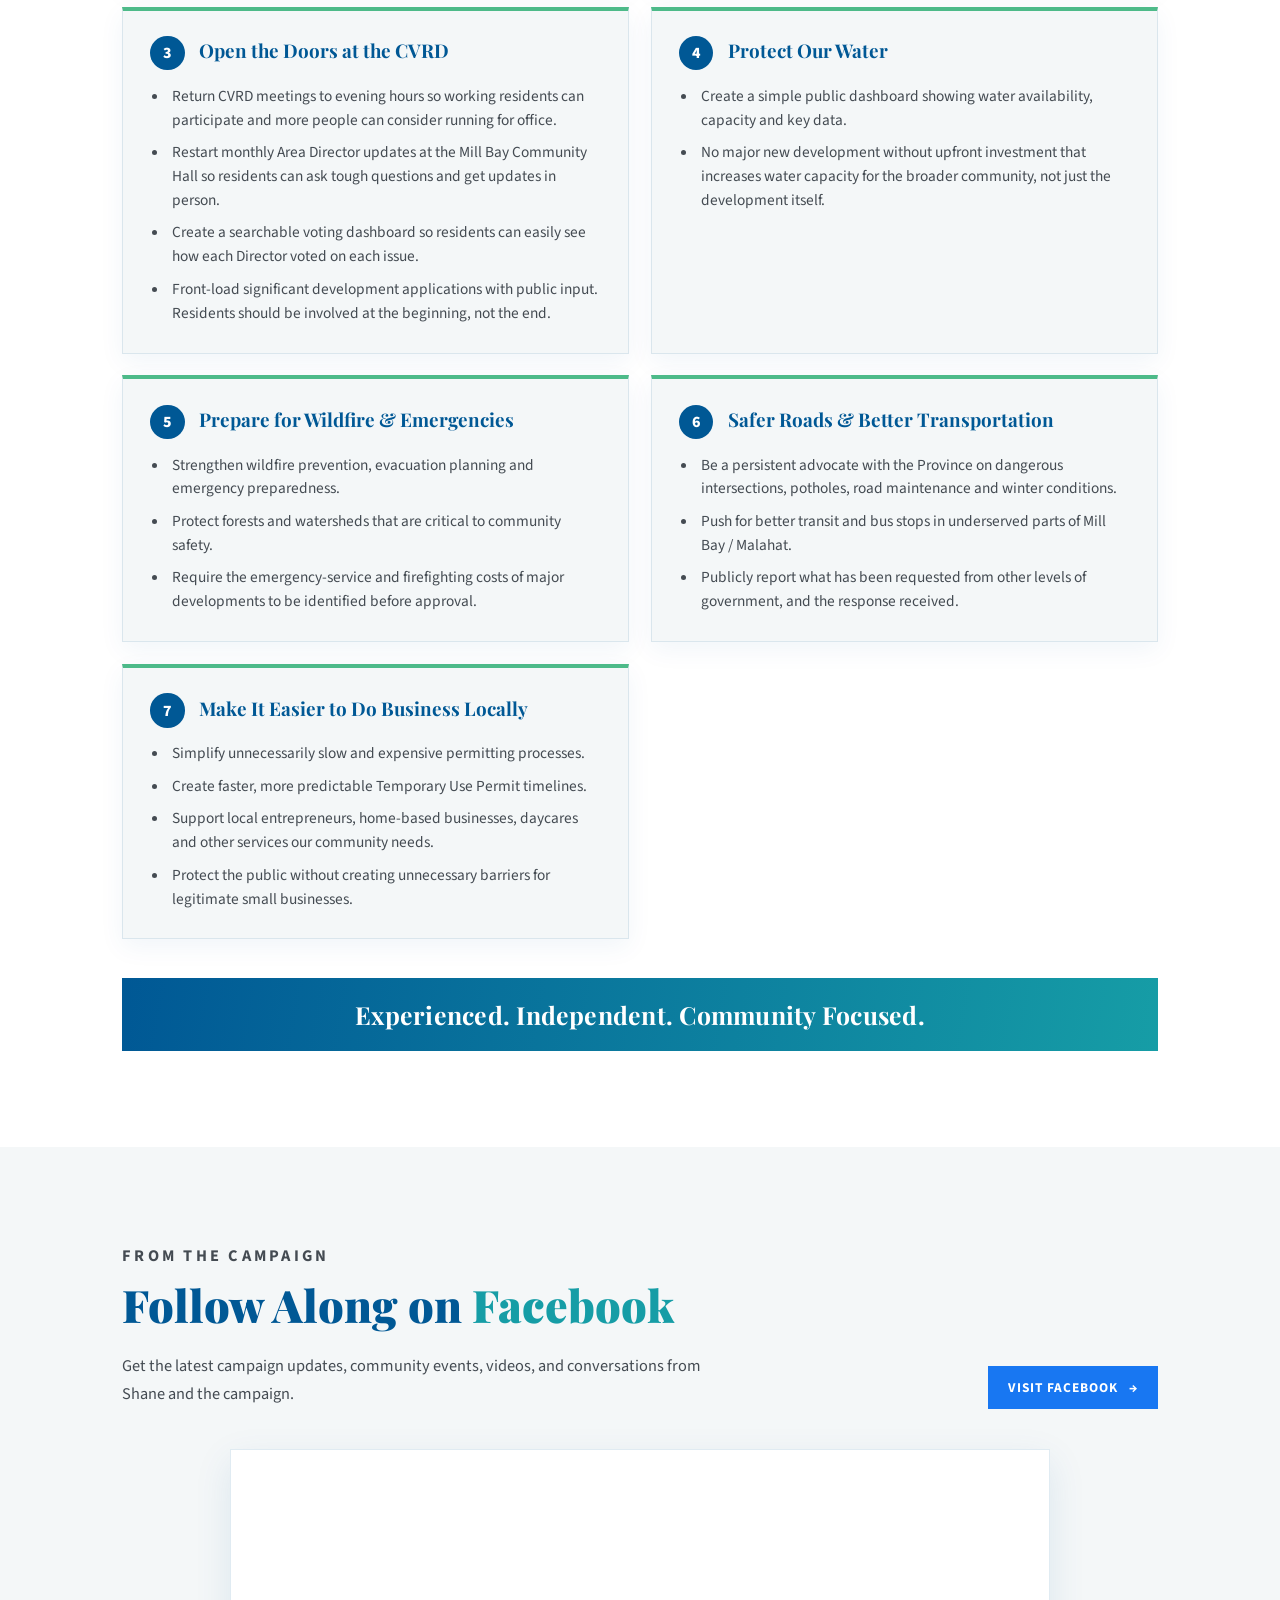
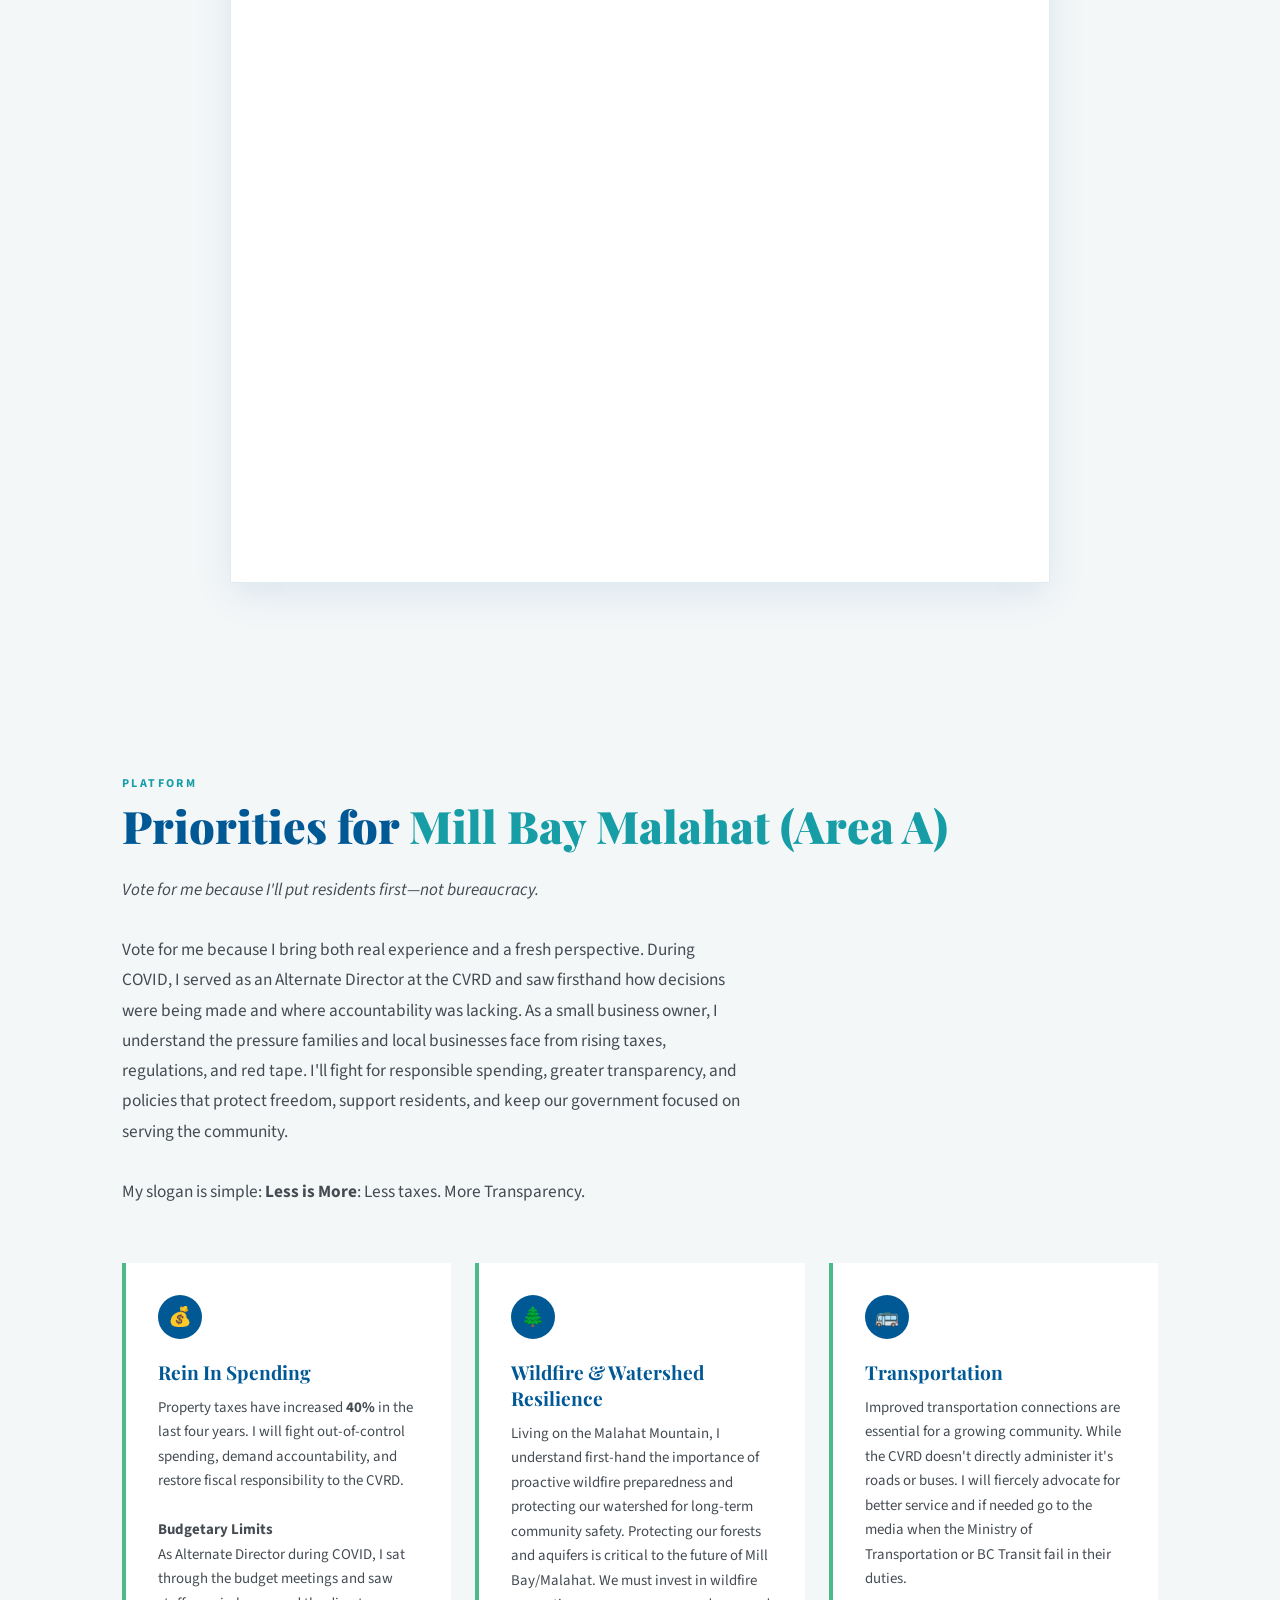
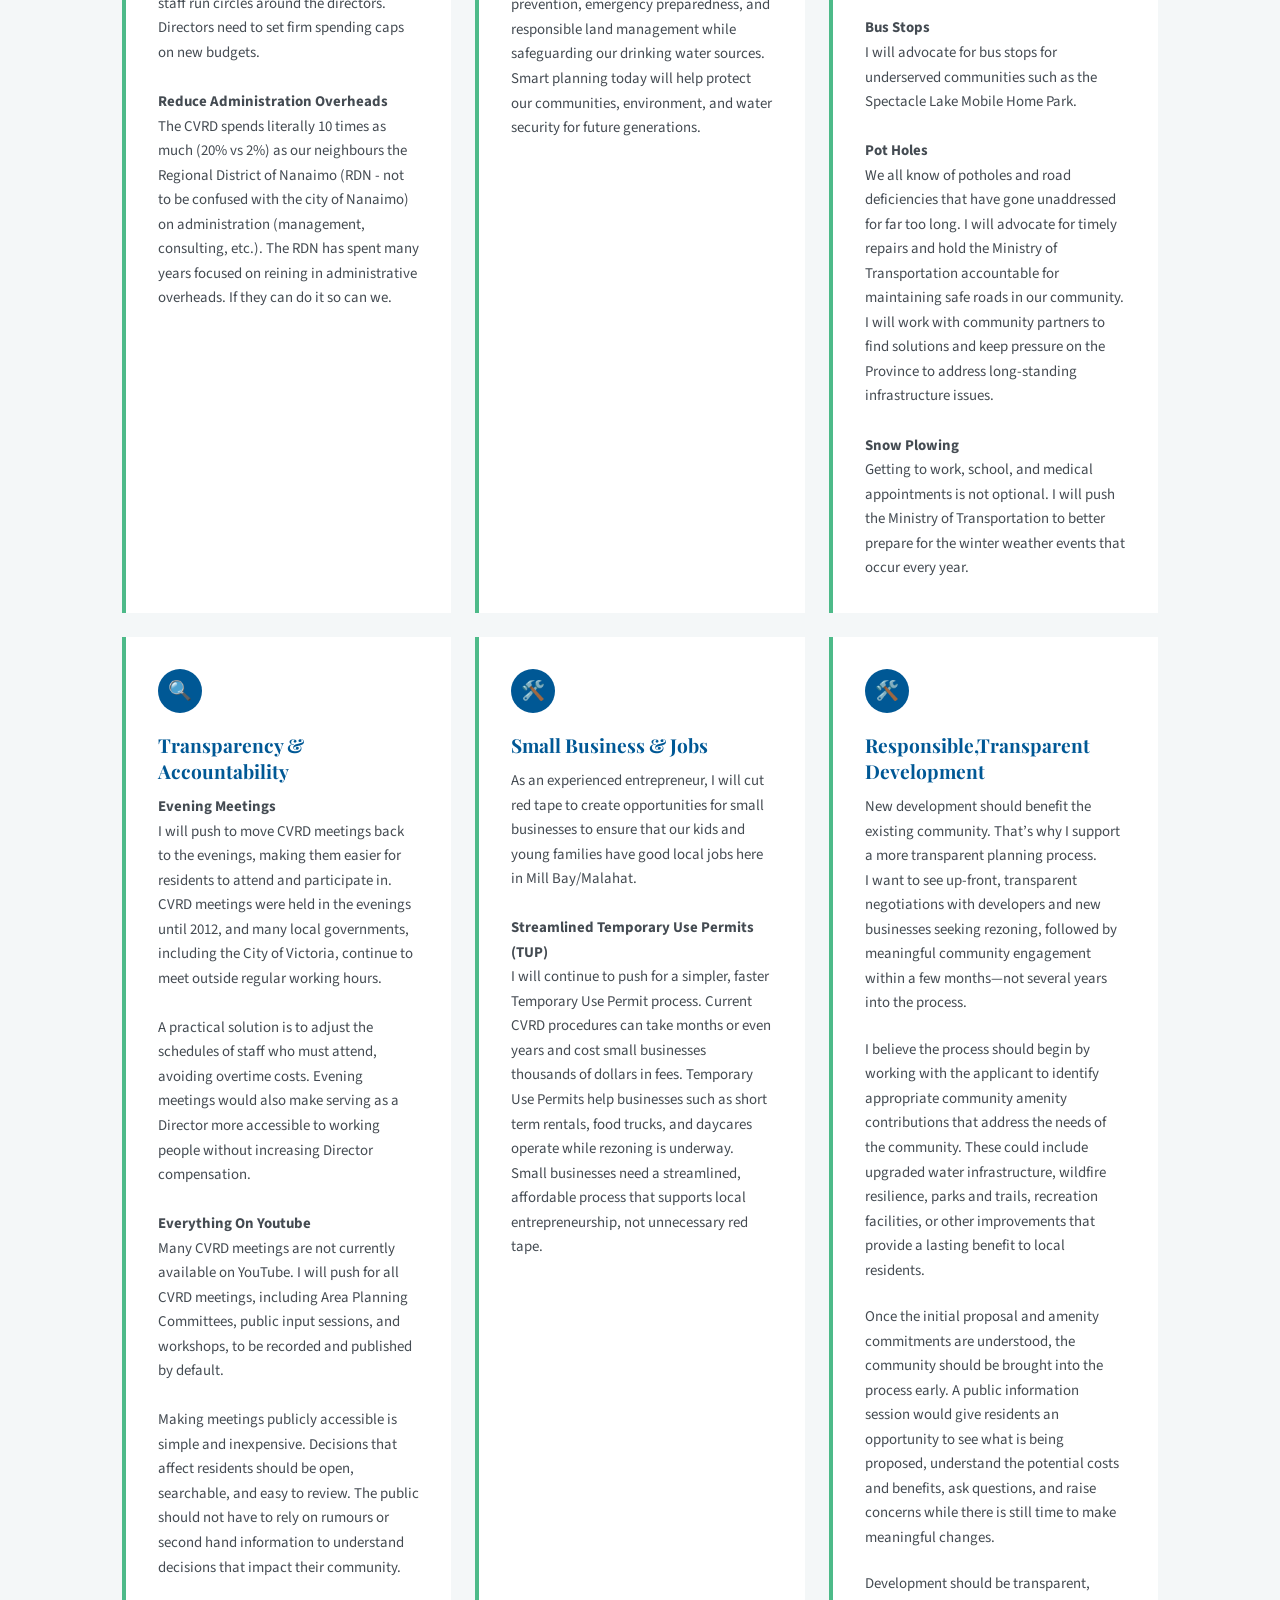
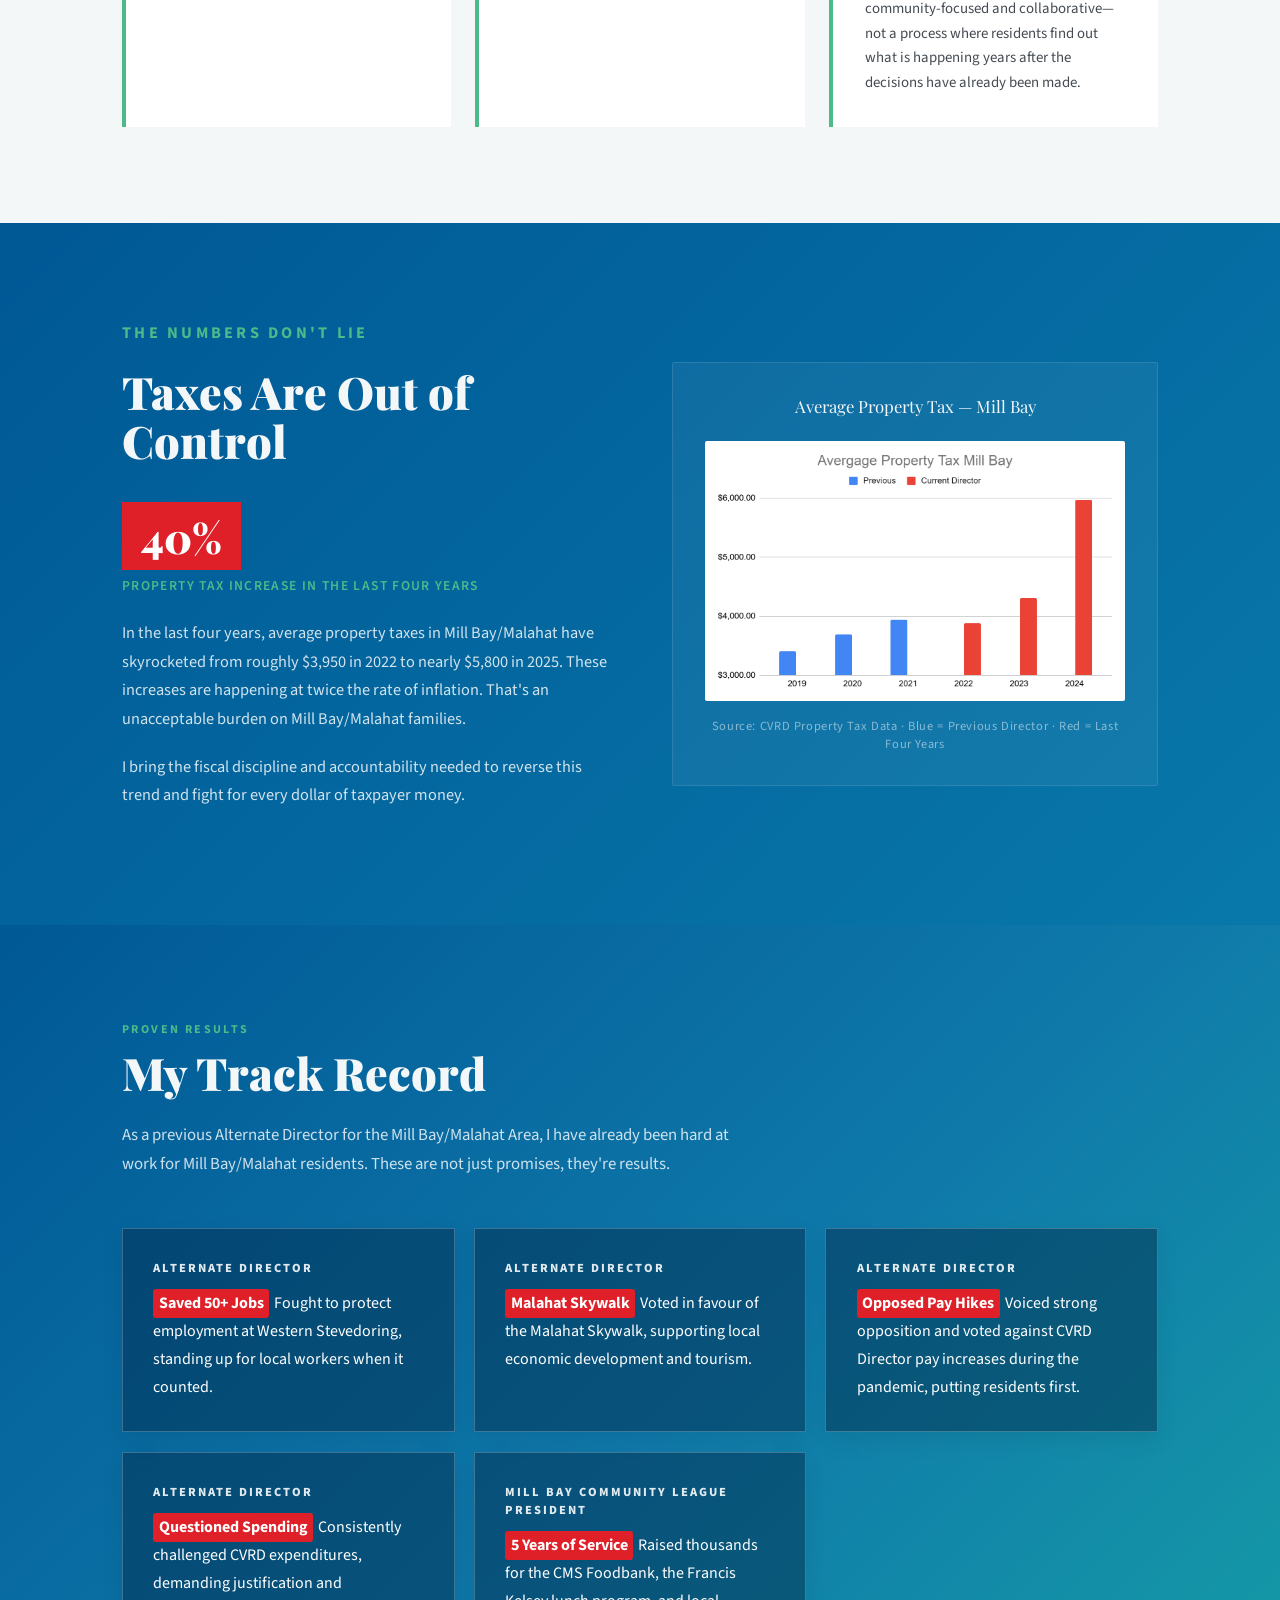
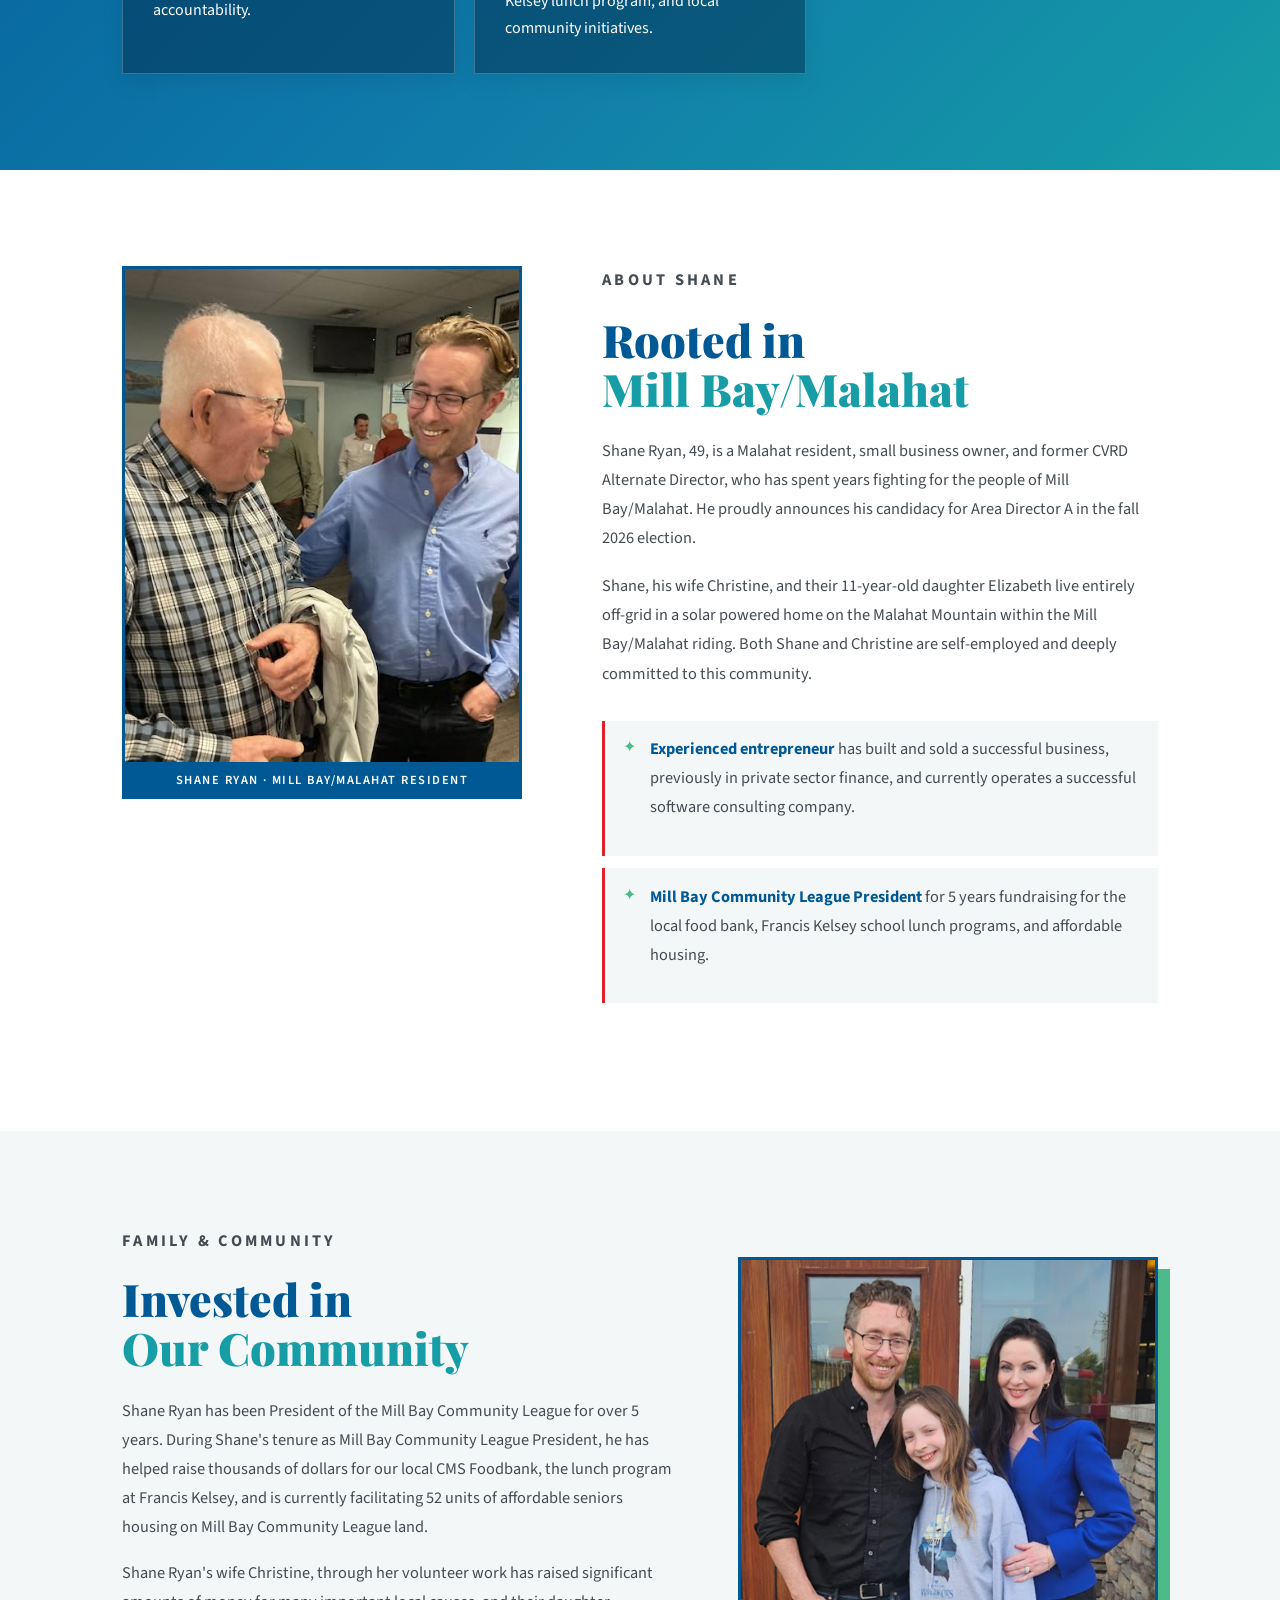
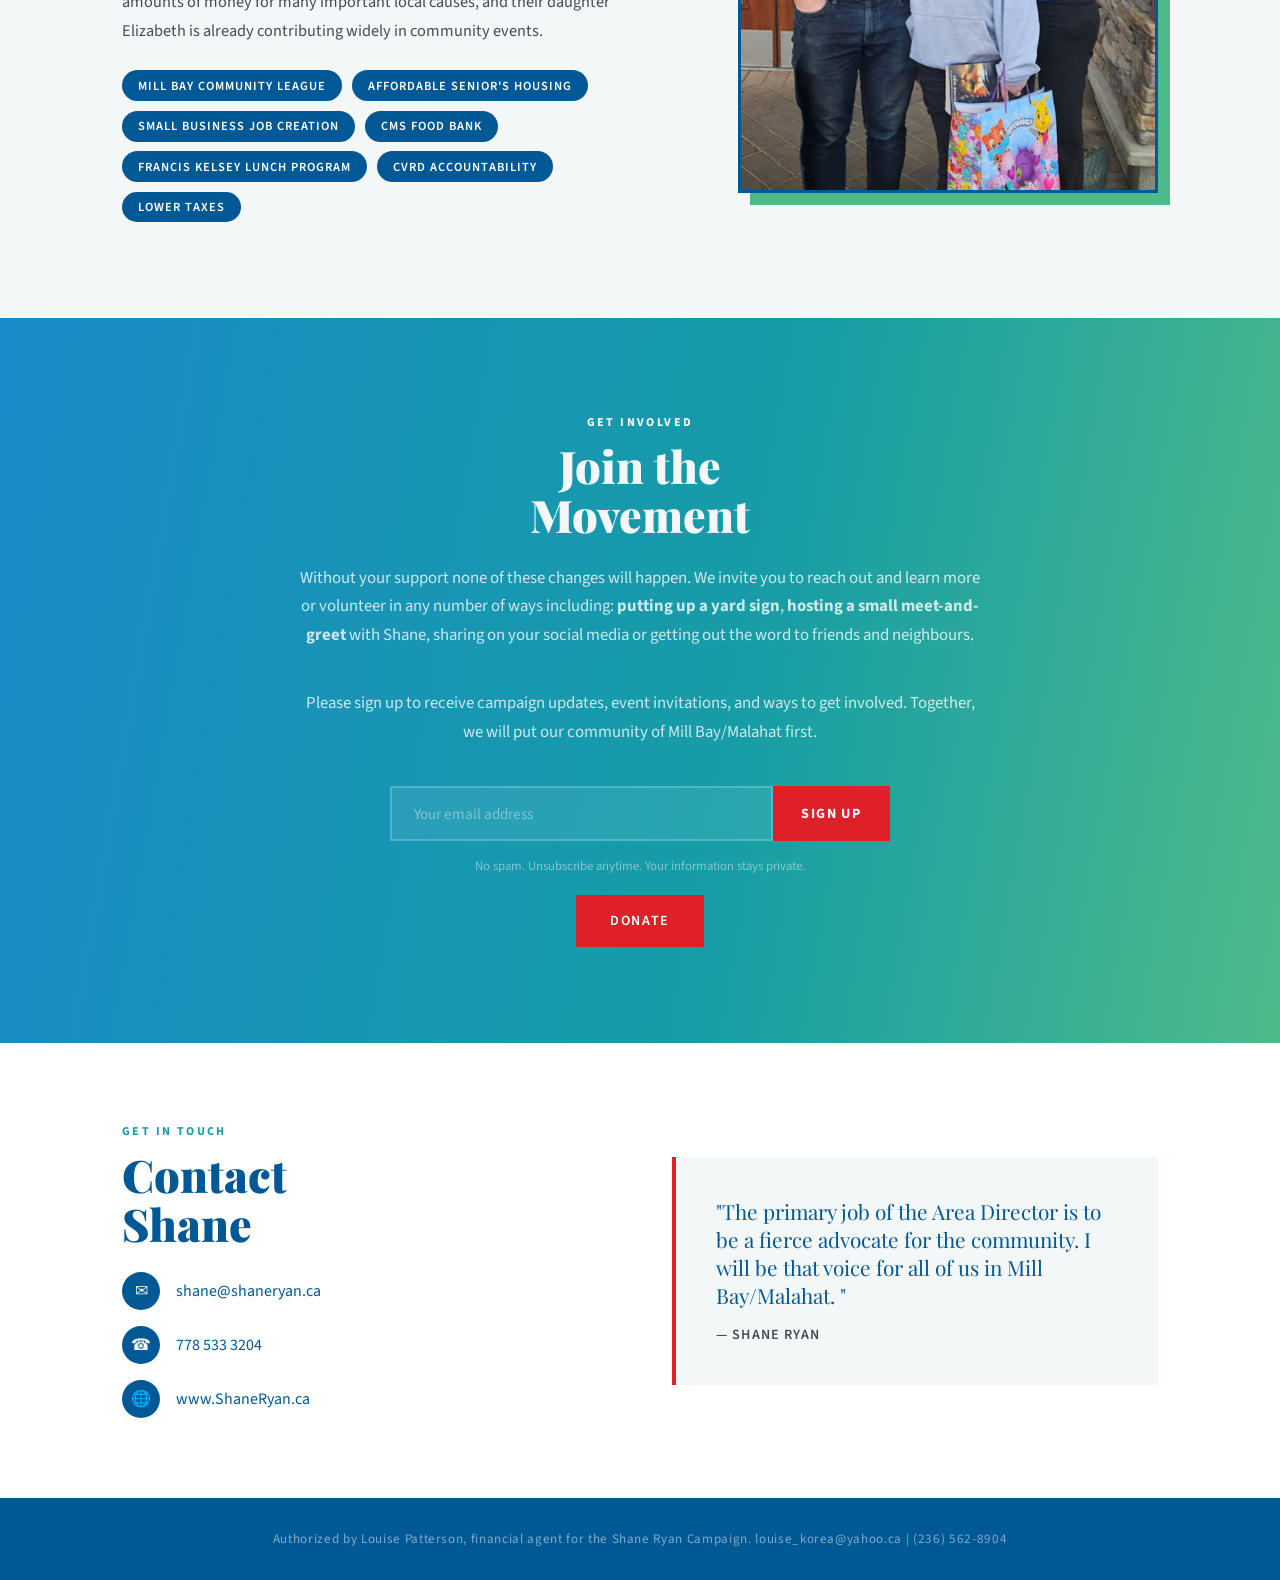
==== commit e9f8a9a0: "added platform" ====
--- a/index.html
+++ b/index.html
@@ -624,6 +624,115 @@
     to   { opacity: 1; }
   }
 
+
+
+
+  /* ── 7-POINT PLATFORM ── */
+  .platform-section {
+    background: var(--warm-white);
+    position: relative;
+    overflow: hidden;
+  }
+
+  .platform-section::before {
+    content: '';
+    position: absolute;
+    top: 0; left: 0; right: 0;
+    height: 6px;
+    background: linear-gradient(90deg, var(--brand-blue), var(--brand-teal), var(--brand-green));
+  }
+
+  .platform-header {
+    max-width: 760px;
+    margin-bottom: 2.5rem;
+  }
+
+  .platform-intro {
+    font-size: 1.08rem;
+    line-height: 1.75;
+    color: var(--text-mid);
+    max-width: 680px;
+  }
+
+  .platform-grid {
+    display: grid;
+    grid-template-columns: repeat(2, minmax(0, 1fr));
+    gap: 1.35rem;
+  }
+
+  .platform-card {
+    background: var(--brand-soft);
+    border: 1px solid rgba(0,88,149,0.10);
+    border-top: 4px solid var(--brand-green);
+    padding: 1.6rem 1.7rem 1.7rem;
+    box-shadow: 0 8px 24px rgba(0,88,149,0.06);
+  }
+
+  .platform-card-head {
+    display: flex;
+    align-items: flex-start;
+    gap: 0.9rem;
+    margin-bottom: 0.9rem;
+  }
+
+  .platform-number {
+    width: 2.15rem;
+    height: 2.15rem;
+    flex: 0 0 2.15rem;
+    border-radius: 50%;
+    display: inline-flex;
+    align-items: center;
+    justify-content: center;
+    background: var(--brand-navy);
+    color: var(--brand-white);
+    font-weight: 800;
+    line-height: 1;
+  }
+
+  .platform-card h3 {
+    font-family: 'Playfair Display', serif;
+    font-size: 1.18rem;
+    line-height: 1.25;
+    color: var(--forest);
+    margin-top: 0.2rem;
+  }
+
+  .platform-card ul {
+    margin: 0;
+    padding-left: 1.2rem;
+    color: var(--text-mid);
+  }
+
+  .platform-card li {
+    margin: 0 0 0.55rem;
+    padding-left: 0.15rem;
+    font-size: 0.96rem;
+    line-height: 1.55;
+  }
+
+  .platform-card li:last-child { margin-bottom: 0; }
+
+  .platform-closing {
+    margin-top: 2.4rem;
+    padding: 1.25rem 1.5rem;
+    background: linear-gradient(100deg, var(--brand-navy), var(--brand-teal));
+    color: var(--brand-white);
+    font-family: 'Playfair Display', serif;
+    font-size: clamp(1.2rem, 2vw, 1.55rem);
+    font-weight: 700;
+    text-align: center;
+    letter-spacing: 0.01em;
+  }
+
+  @media (max-width: 768px) {
+    .platform-section { padding: 4rem 0; }
+    .platform-header { margin-bottom: 1.75rem; }
+    .platform-grid { grid-template-columns: 1fr; gap: 1rem; }
+    .platform-card { padding: 1.35rem 1.25rem 1.4rem; }
+    .platform-card h3 { font-size: 1.1rem; }
+    .platform-card li { font-size: 0.94rem; line-height: 1.5; }
+    .platform-closing { margin-top: 1.5rem; padding: 1rem 1.1rem; }
+  }
 
   /* ── FACEBOOK FEED ── */
   .facebook-feed {
@@ -892,6 +1001,108 @@
   </div>
 </div>-->
 
+
+<!-- PLATFORM -->
+<section class="platform-section" id="platform">
+  <div class="container">
+    <div class="platform-header">
+      <p class="section-label">My Platform</p>
+      <h2 class="section-title">Less is More. <span class="accent">Less Taxes. More Transparency.</span></h2>
+      <p class="platform-intro">Seven practical priorities for Mill Bay / Malahat focused on responsible spending, infrastructure, transparency and strong community representation.</p>
+    </div>
+
+    <div class="platform-grid">
+      <article class="platform-card">
+        <div class="platform-card-head">
+          <span class="platform-number">1</span>
+          <h3>Rein In Spending &amp; Protect Taxpayers</h3>
+        </div>
+        <ul>
+          <li>Work with the Board to set firm limits on tax increases rather than allowing staff to drive the discussion.</li>
+          <li>Review senior management against comparable local governments and eliminate unnecessary layers.</li>
+          <li>Require a clear business case before automatically replacing positions when staff leave or retire. Consider a moratorium on backfilling roles.</li>
+        </ul>
+      </article>
+
+      <article class="platform-card">
+        <div class="platform-card-head">
+          <span class="platform-number">2</span>
+          <h3>Responsible Development — Community First</h3>
+        </div>
+        <ul>
+          <li>Pause major new development approvals where existing infrastructure cannot support further growth.</li>
+          <li>Bring residents into major development discussions at the beginning — not the end.</li>
+          <li>Secure appropriate community benefits such as water infrastructure, parks, trails, wildfire protection and recreation.</li>
+          <li>Development should help improve community infrastructure, not simply provide enough infrastructure for itself.</li>
+        </ul>
+      </article>
+
+      <article class="platform-card">
+        <div class="platform-card-head">
+          <span class="platform-number">3</span>
+          <h3>Open the Doors at the CVRD</h3>
+        </div>
+        <ul>
+          <li>Return CVRD meetings to evening hours so working residents can participate and more people can consider running for office.</li>
+          <li>Restart monthly Area Director updates at the Mill Bay Community Hall so residents can ask tough questions and get updates in person.</li>
+          <li>Create a searchable voting dashboard so residents can easily see how each Director voted on each issue.</li>
+          <li>Front-load significant development applications with public input. Residents should be involved at the beginning, not the end.</li>
+        </ul>
+      </article>
+
+      <article class="platform-card">
+        <div class="platform-card-head">
+          <span class="platform-number">4</span>
+          <h3>Protect Our Water</h3>
+        </div>
+        <ul>
+          <li>Create a simple public dashboard showing water availability, capacity and key data.</li>
+          <li>No major new development without upfront investment that increases water capacity for the broader community, not just the development itself.</li>
+        </ul>
+      </article>
+
+      <article class="platform-card">
+        <div class="platform-card-head">
+          <span class="platform-number">5</span>
+          <h3>Prepare for Wildfire &amp; Emergencies</h3>
+        </div>
+        <ul>
+          <li>Strengthen wildfire prevention, evacuation planning and emergency preparedness.</li>
+          <li>Protect forests and watersheds that are critical to community safety.</li>
+          <li>Require the emergency-service and firefighting costs of major developments to be identified before approval.</li>
+        </ul>
+      </article>
+
+      <article class="platform-card">
+        <div class="platform-card-head">
+          <span class="platform-number">6</span>
+          <h3>Safer Roads &amp; Better Transportation</h3>
+        </div>
+        <ul>
+          <li>Be a persistent advocate with the Province on dangerous intersections, potholes, road maintenance and winter conditions.</li>
+          <li>Push for better transit and bus stops in underserved parts of Mill Bay / Malahat.</li>
+          <li>Publicly report what has been requested from other levels of government, and the response received.</li>
+        </ul>
+      </article>
+
+      <article class="platform-card">
+        <div class="platform-card-head">
+          <span class="platform-number">7</span>
+          <h3>Make It Easier to Do Business Locally</h3>
+        </div>
+        <ul>
+          <li>Simplify unnecessarily slow and expensive permitting processes.</li>
+          <li>Create faster, more predictable Temporary Use Permit timelines.</li>
+          <li>Support local entrepreneurs, home-based businesses, daycares and other services our community needs.</li>
+          <li>Protect the public without creating unnecessary barriers for legitimate small businesses.</li>
+        </ul>
+      </article>
+    </div>
+
+    <div class="platform-closing">Experienced. Independent. Community Focused.</div>
+  </div>
+</section>
+
 <!-- FACEBOOK FEED -->
 <section class="facebook-feed" id="facebook">
   <div class="container">
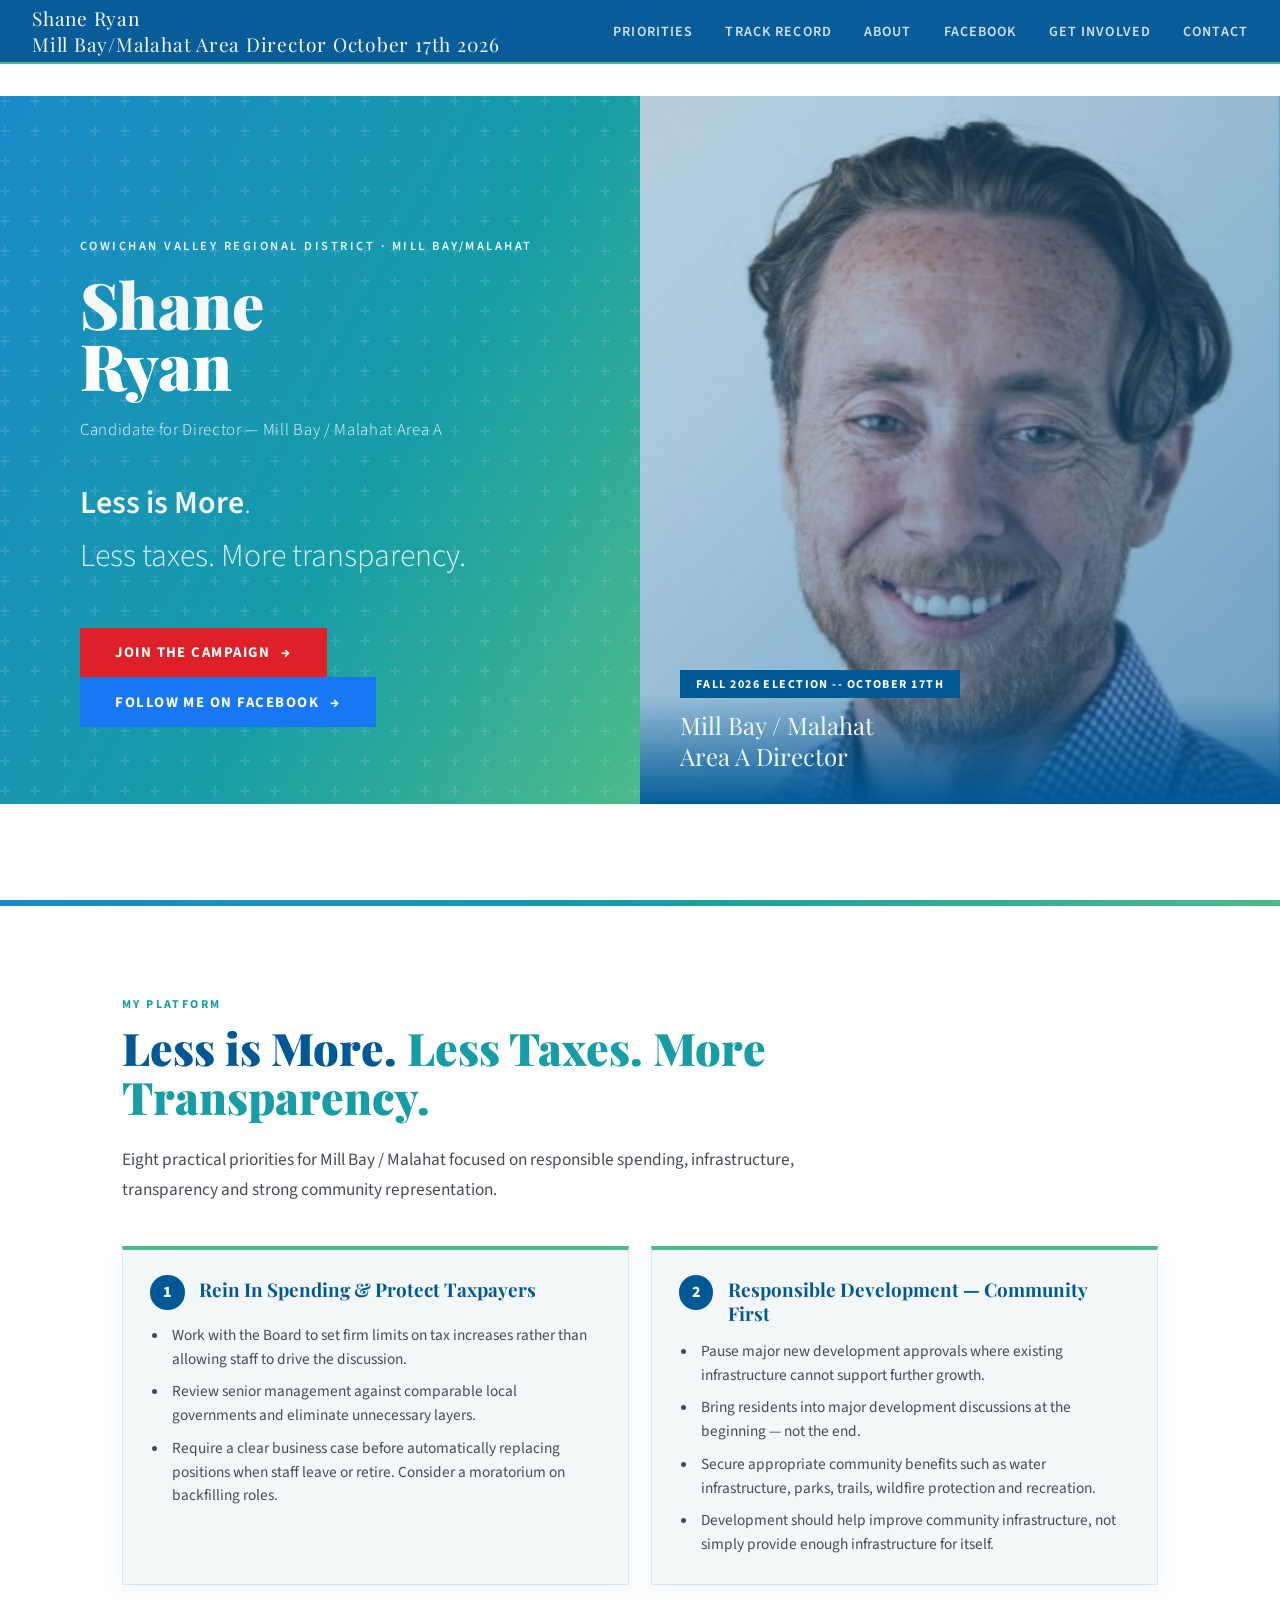
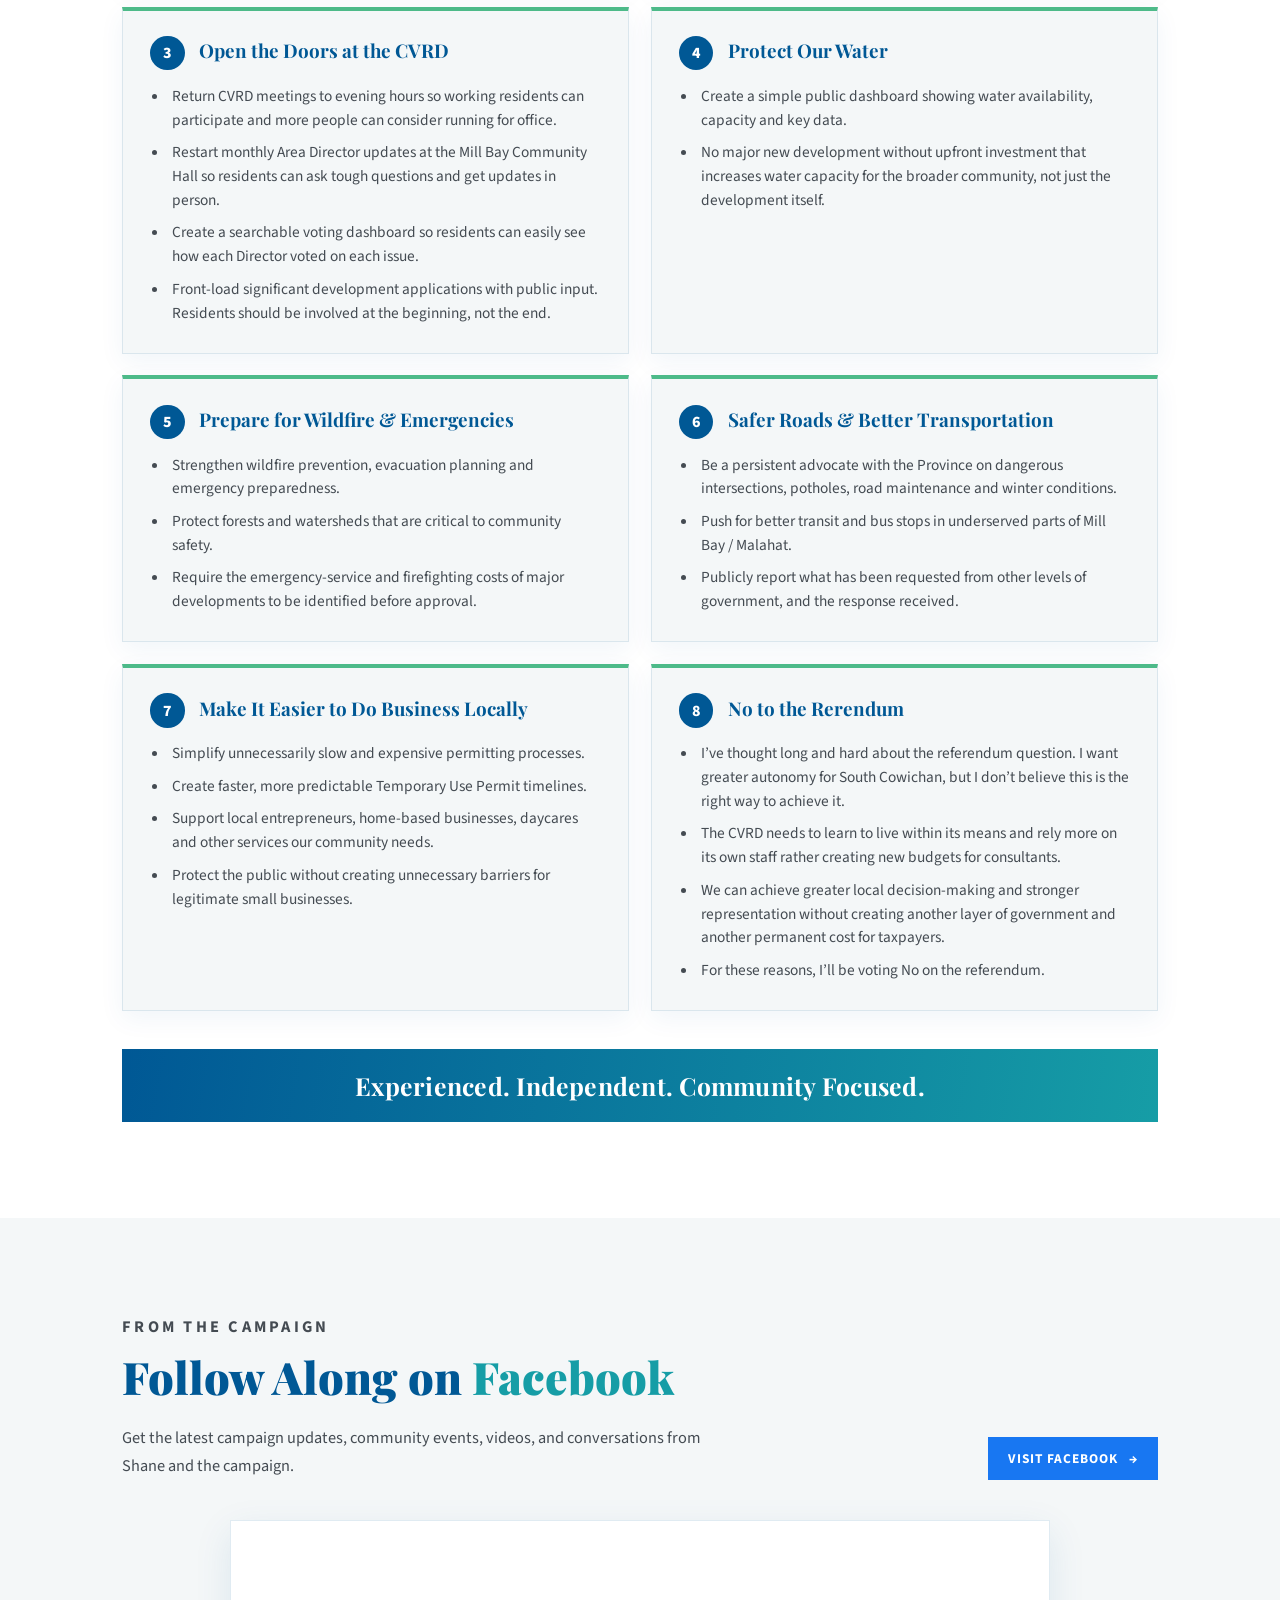
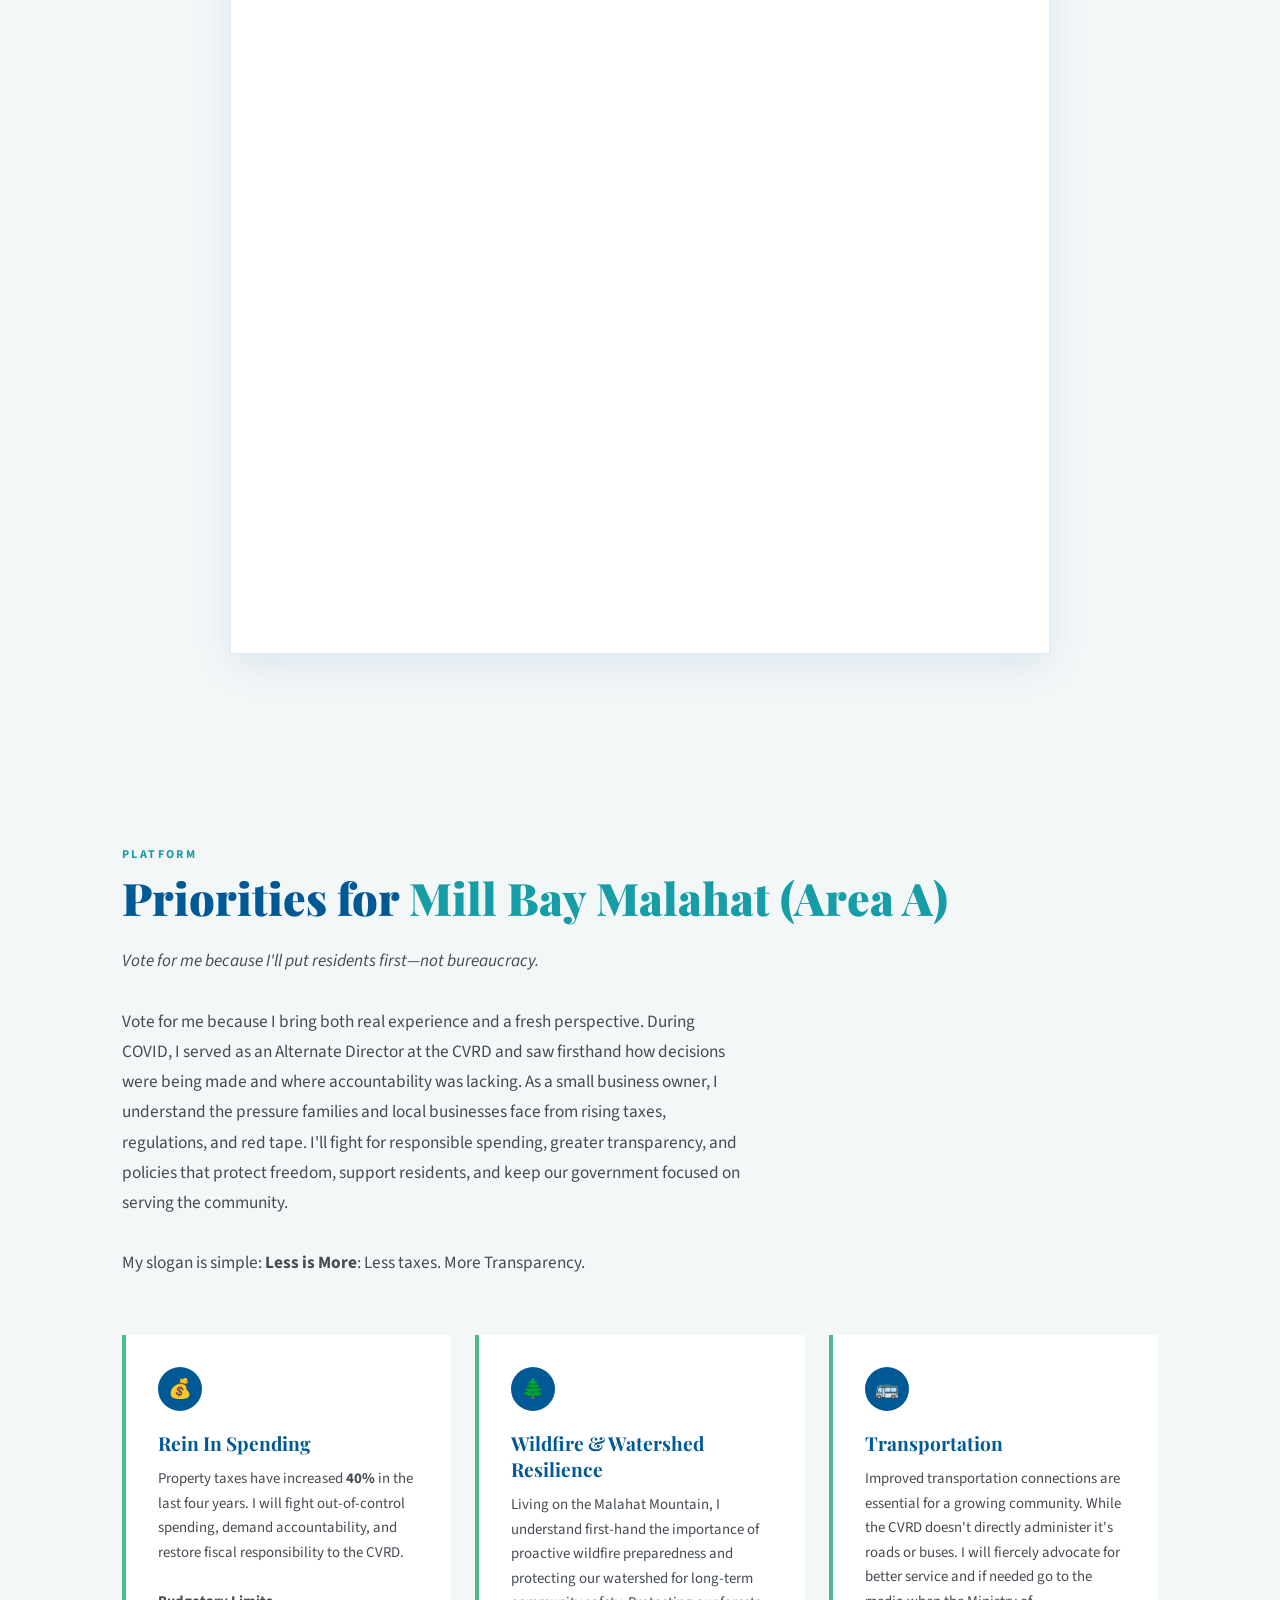
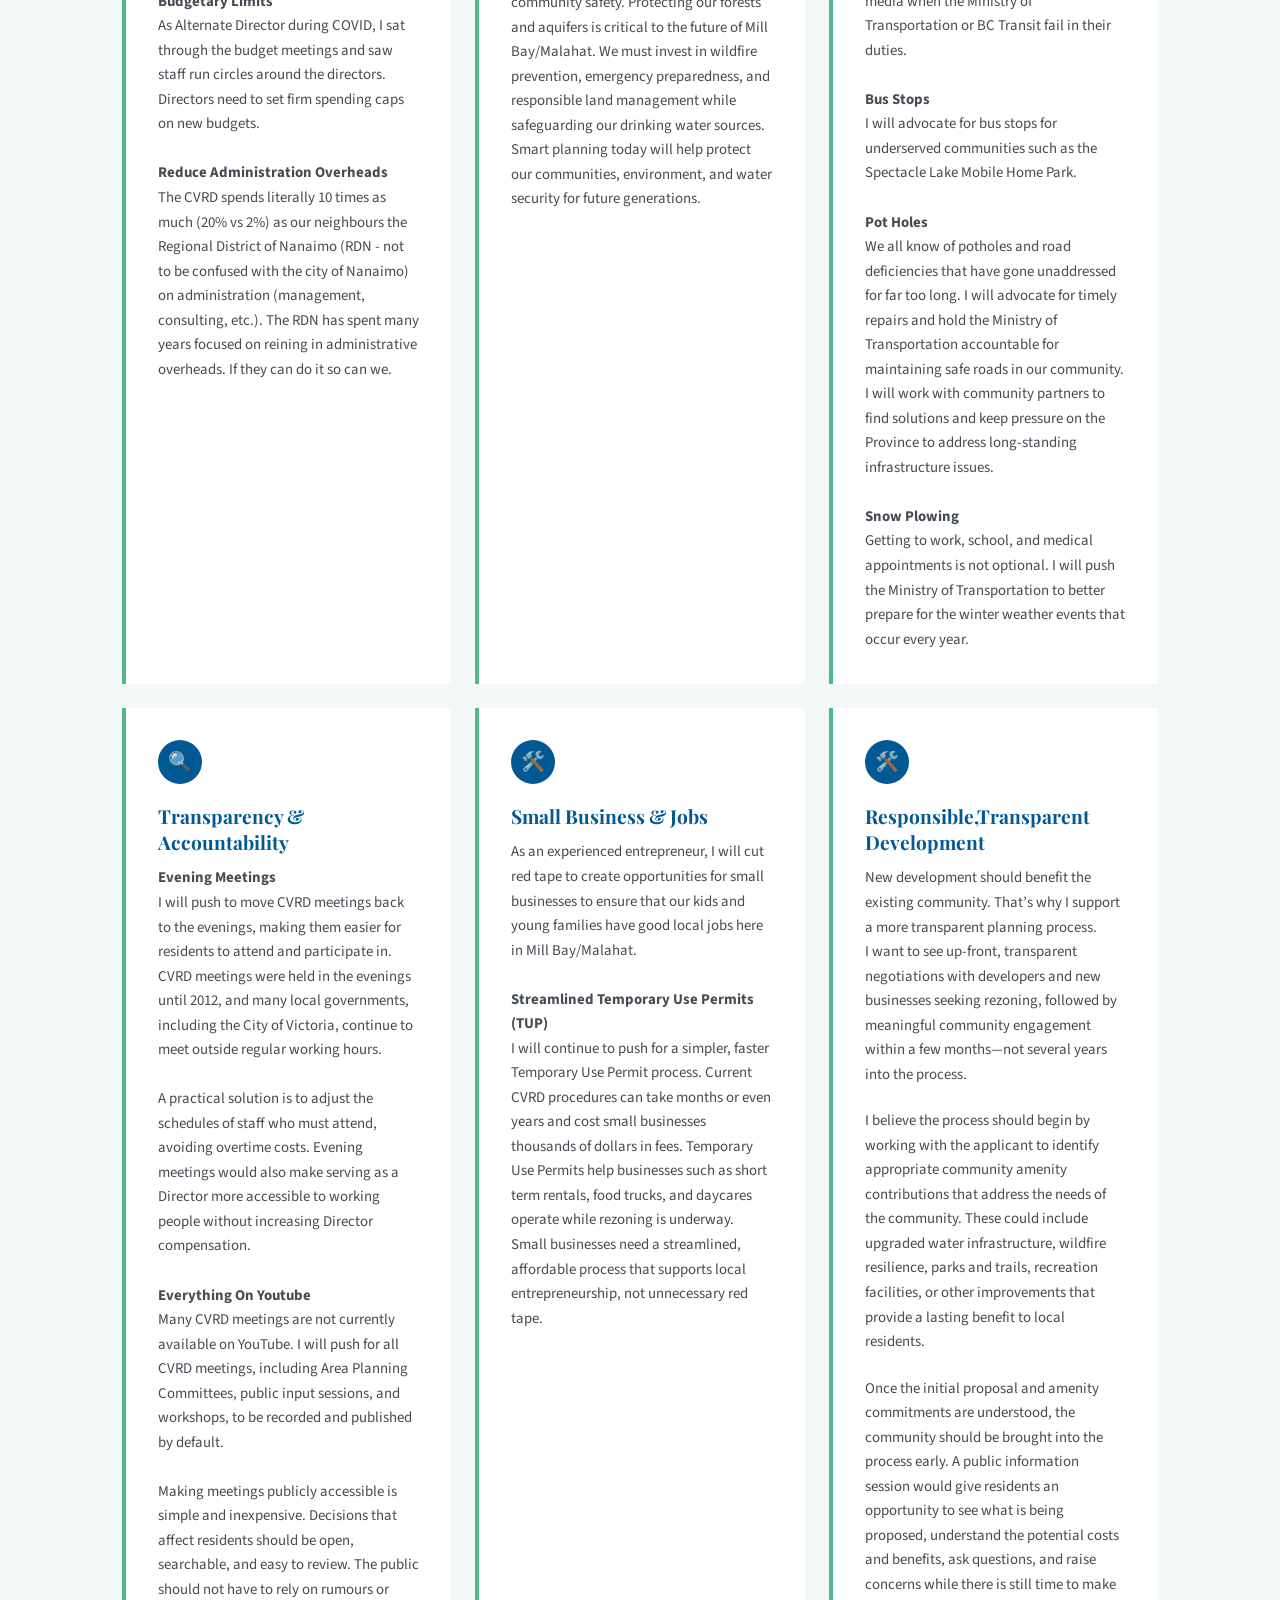
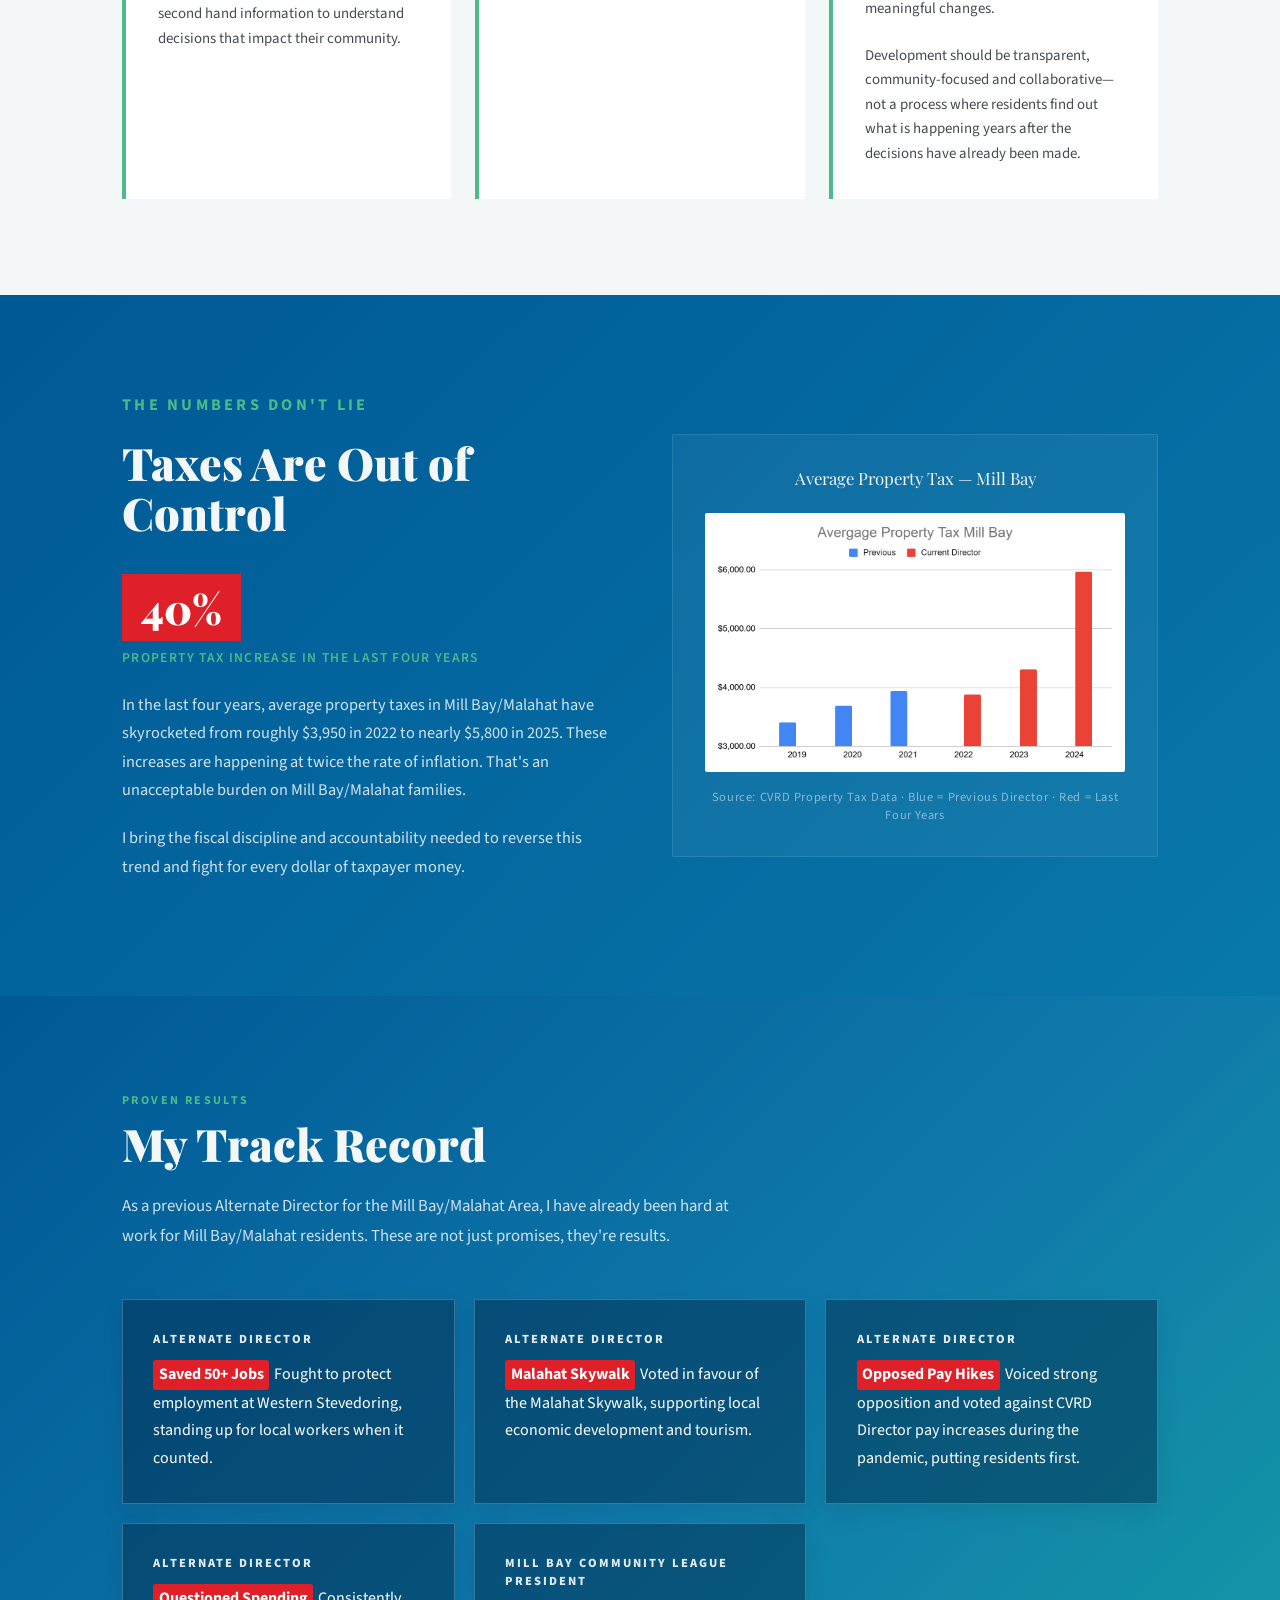
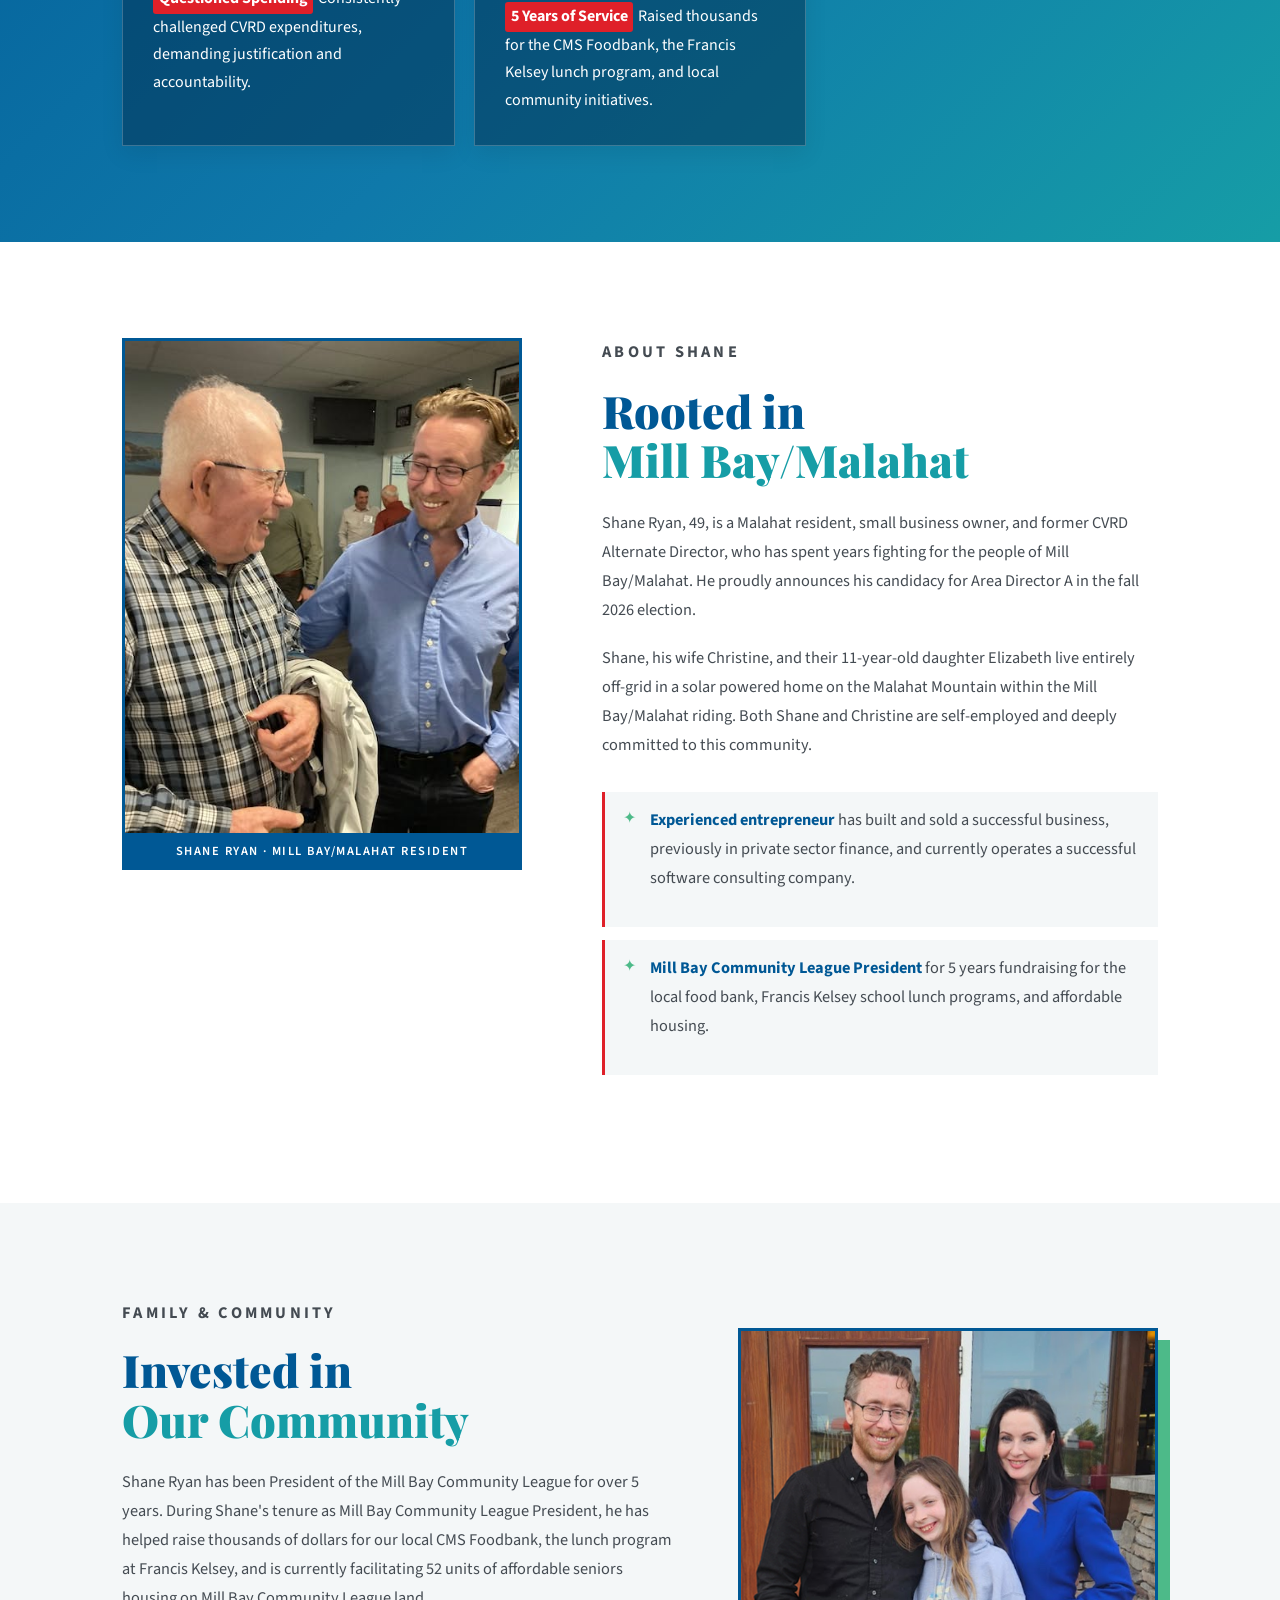
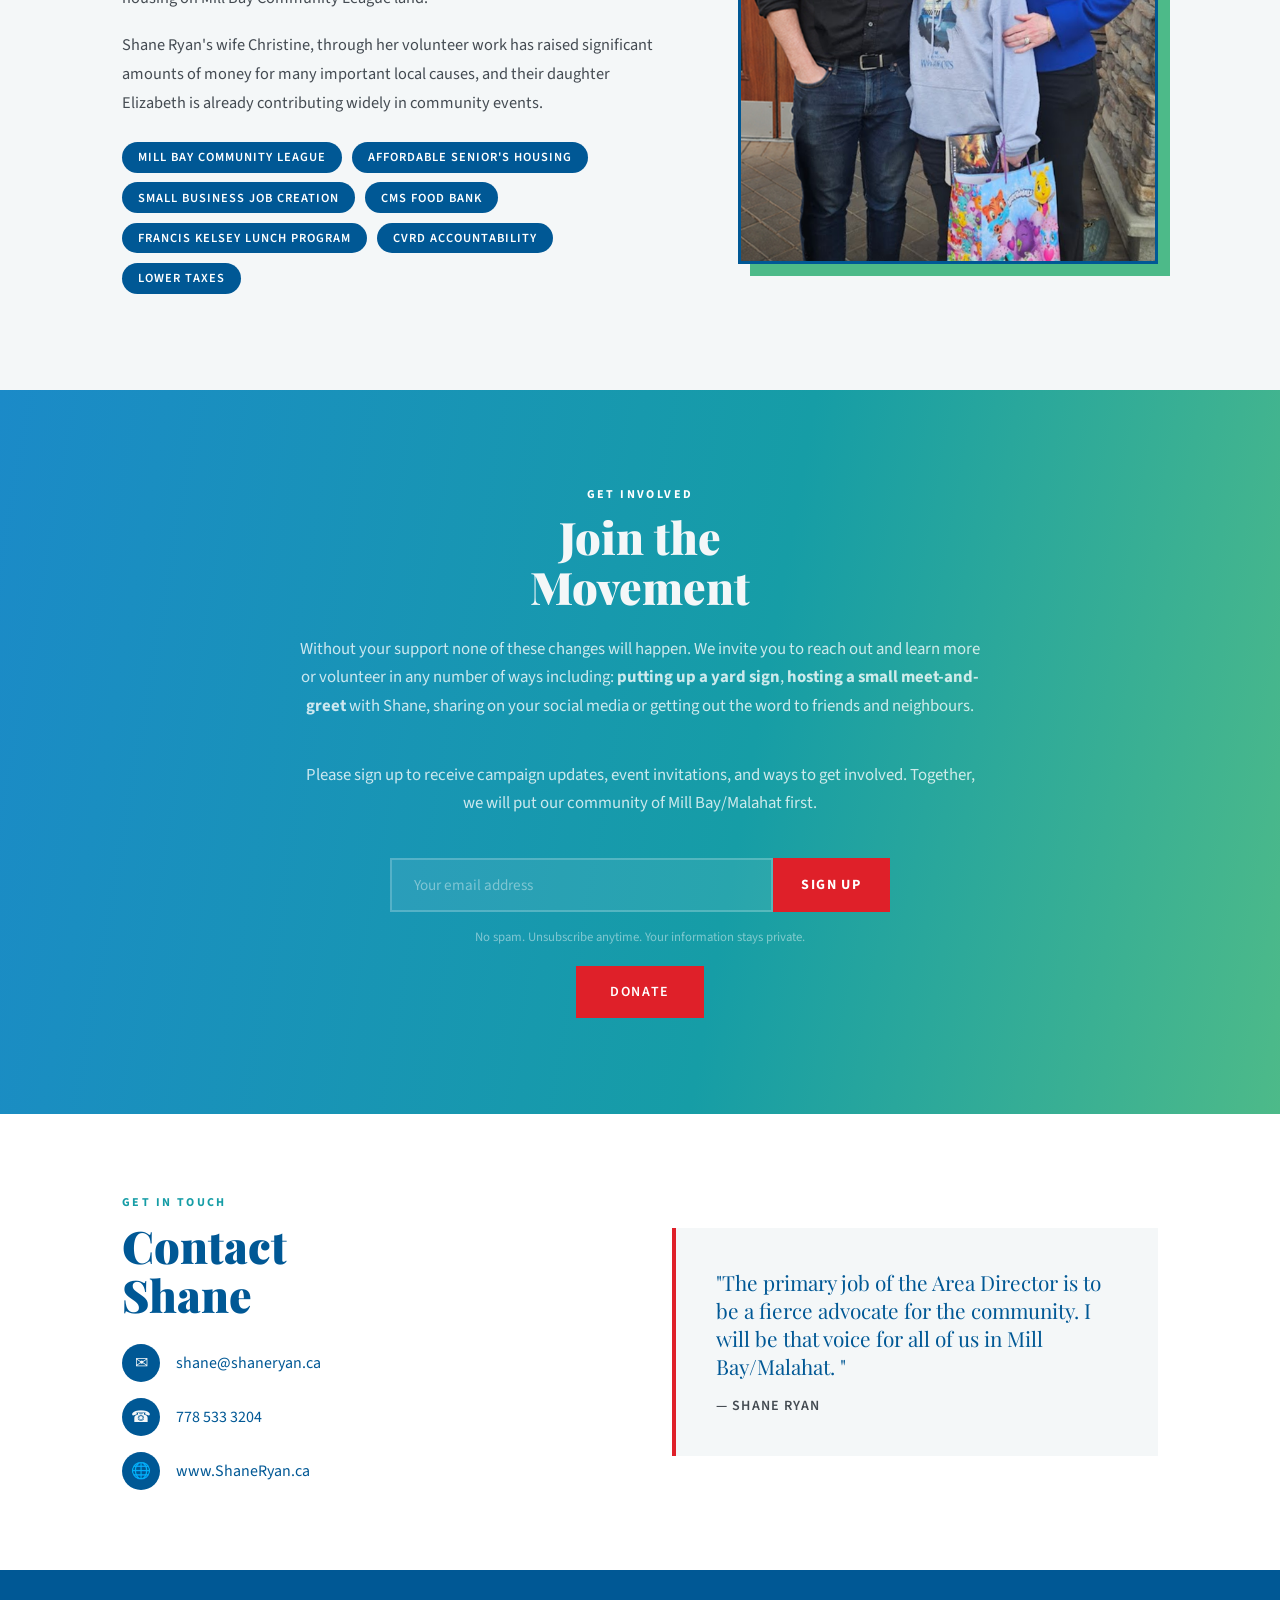
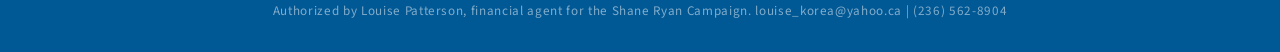
==== commit 70fd4dbc: "added platform referendum question" ====
--- a/index.html
+++ b/index.html
@@ -1008,7 +1008,7 @@
     <div class="platform-header">
       <p class="section-label">My Platform</p>
       <h2 class="section-title">Less is More. <span class="accent">Less Taxes. More Transparency.</span></h2>
-      <p class="platform-intro">Seven practical priorities for Mill Bay / Malahat focused on responsible spending, infrastructure, transparency and strong community representation.</p>
+      <p class="platform-intro">Eight practical priorities for Mill Bay / Malahat focused on responsible spending, infrastructure, transparency and strong community representation.</p>
     </div>
 
     <div class="platform-grid">
@@ -1095,6 +1095,19 @@
           <li>Create faster, more predictable Temporary Use Permit timelines.</li>
           <li>Support local entrepreneurs, home-based businesses, daycares and other services our community needs.</li>
           <li>Protect the public without creating unnecessary barriers for legitimate small businesses.</li>
+        </ul>
+      </article>
+
+      <article class="platform-card">
+        <div class="platform-card-head">
+          <span class="platform-number">8</span>
+          <h3>No to the Rerendum</h3>
+        </div>
+        <ul>
+          <li>I’ve thought long and hard about the referendum question. I want greater autonomy for South Cowichan, but I don’t believe this is the right way to achieve it.</li>
+          <li>The CVRD needs to learn to live within its means and rely more on its own staff rather creating new budgets for consultants.</li>
+          <li>We can achieve greater local decision-making and stronger representation without creating another layer of government and another permanent cost for taxpayers.</li>
+          <li>For these reasons, I’ll be voting No on the referendum.</li>
         </ul>
       </article>
     </div>
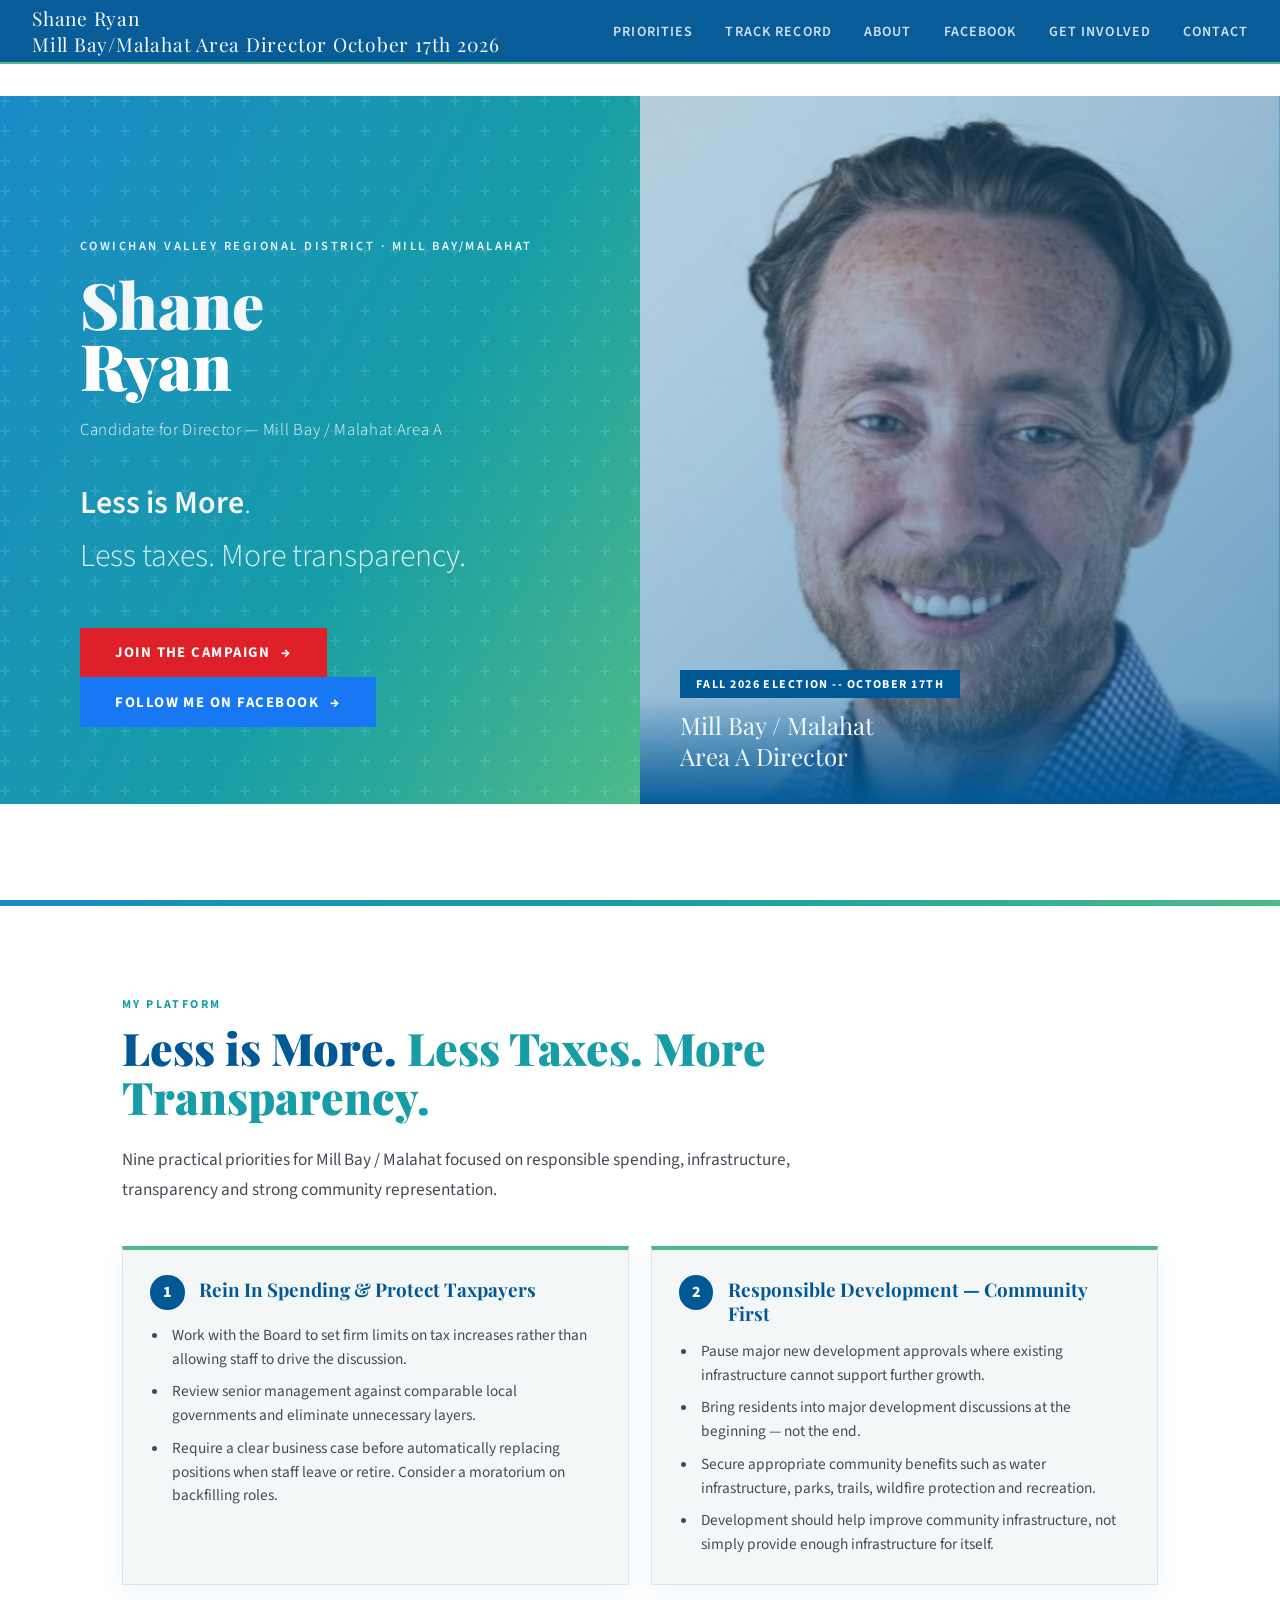
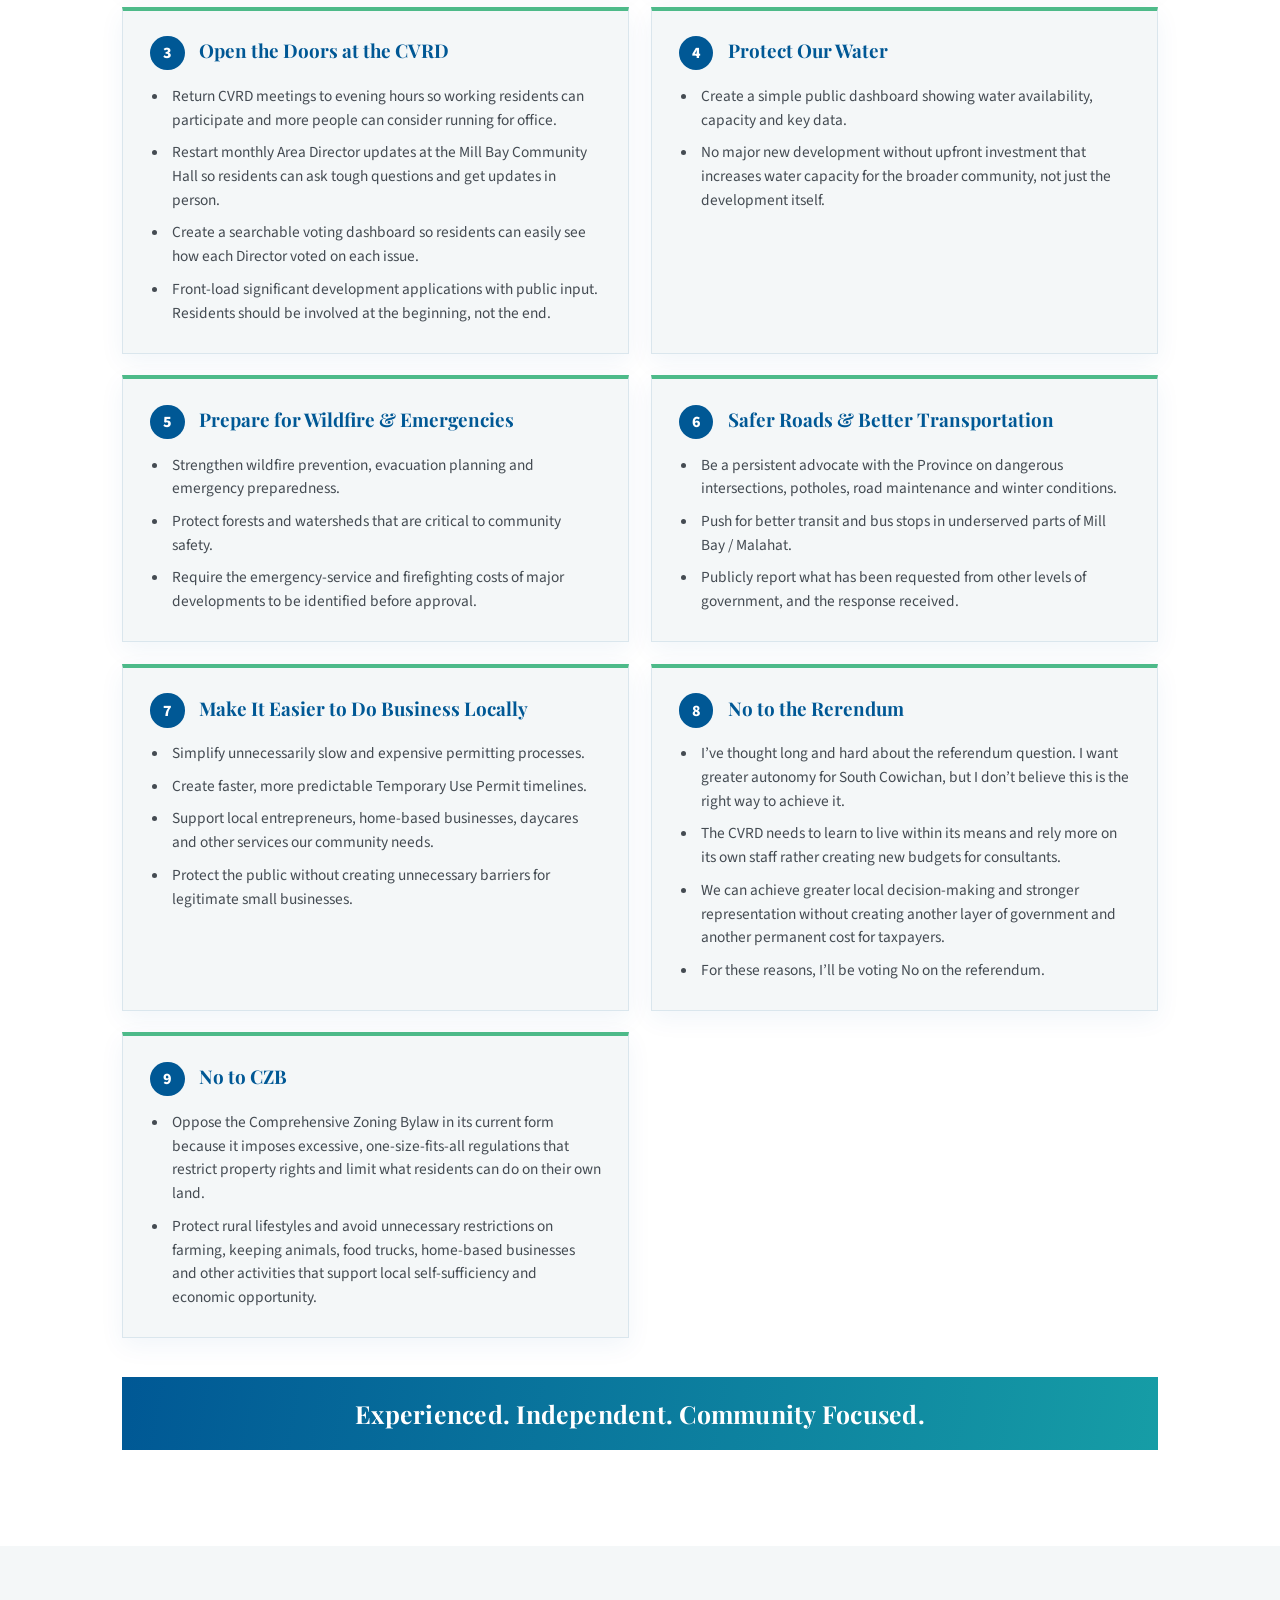
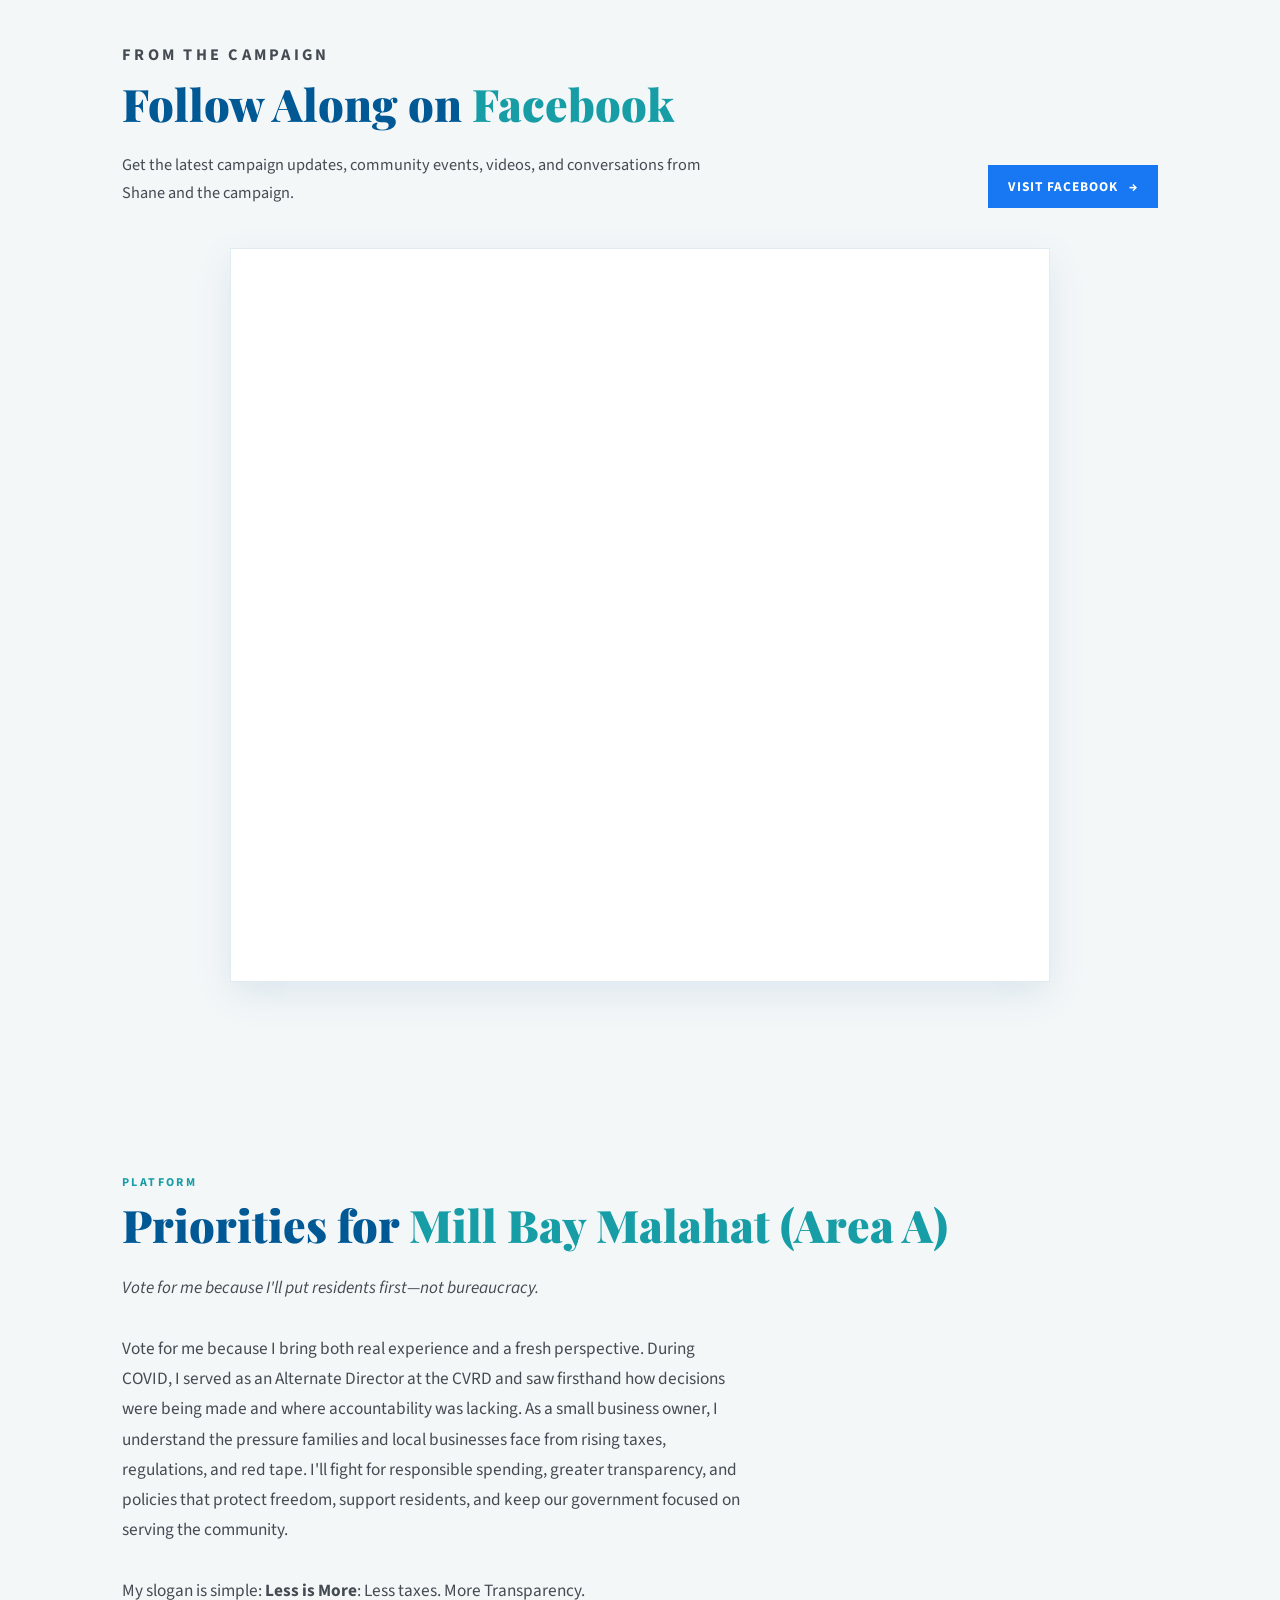
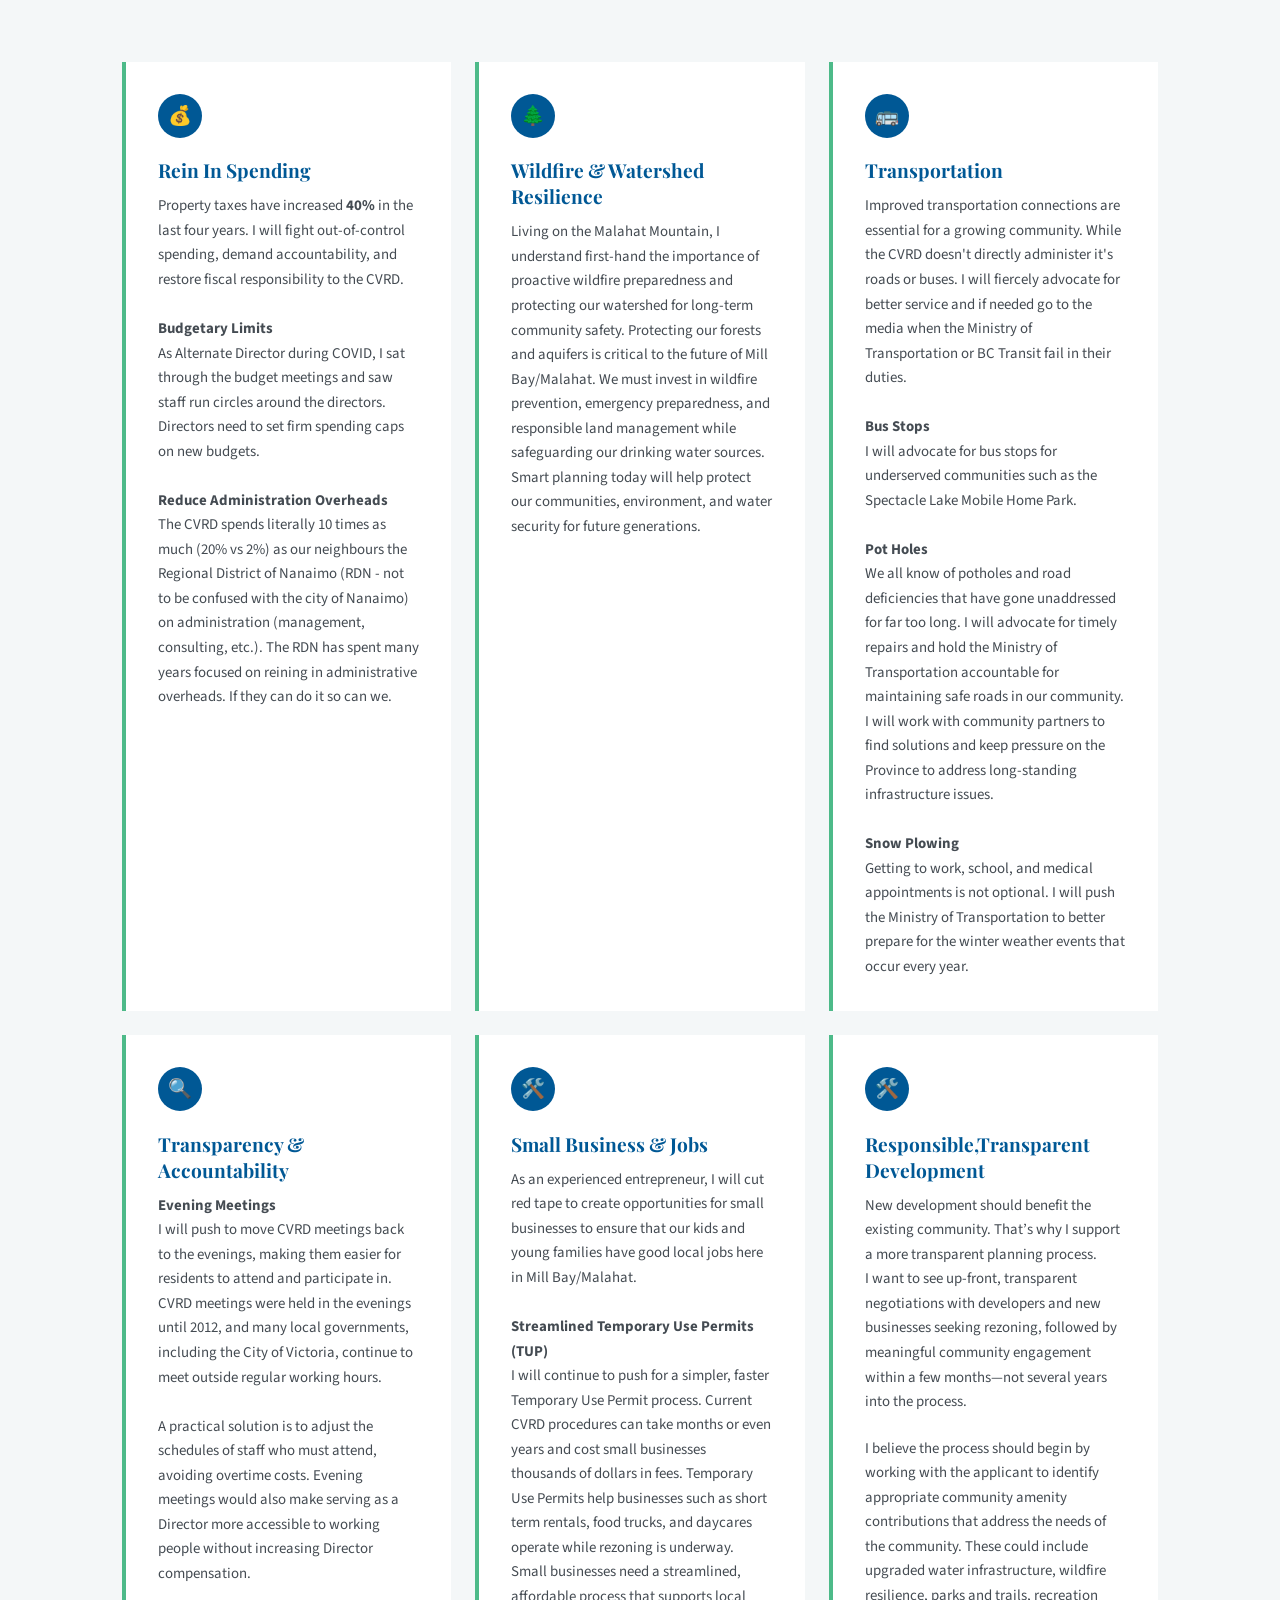
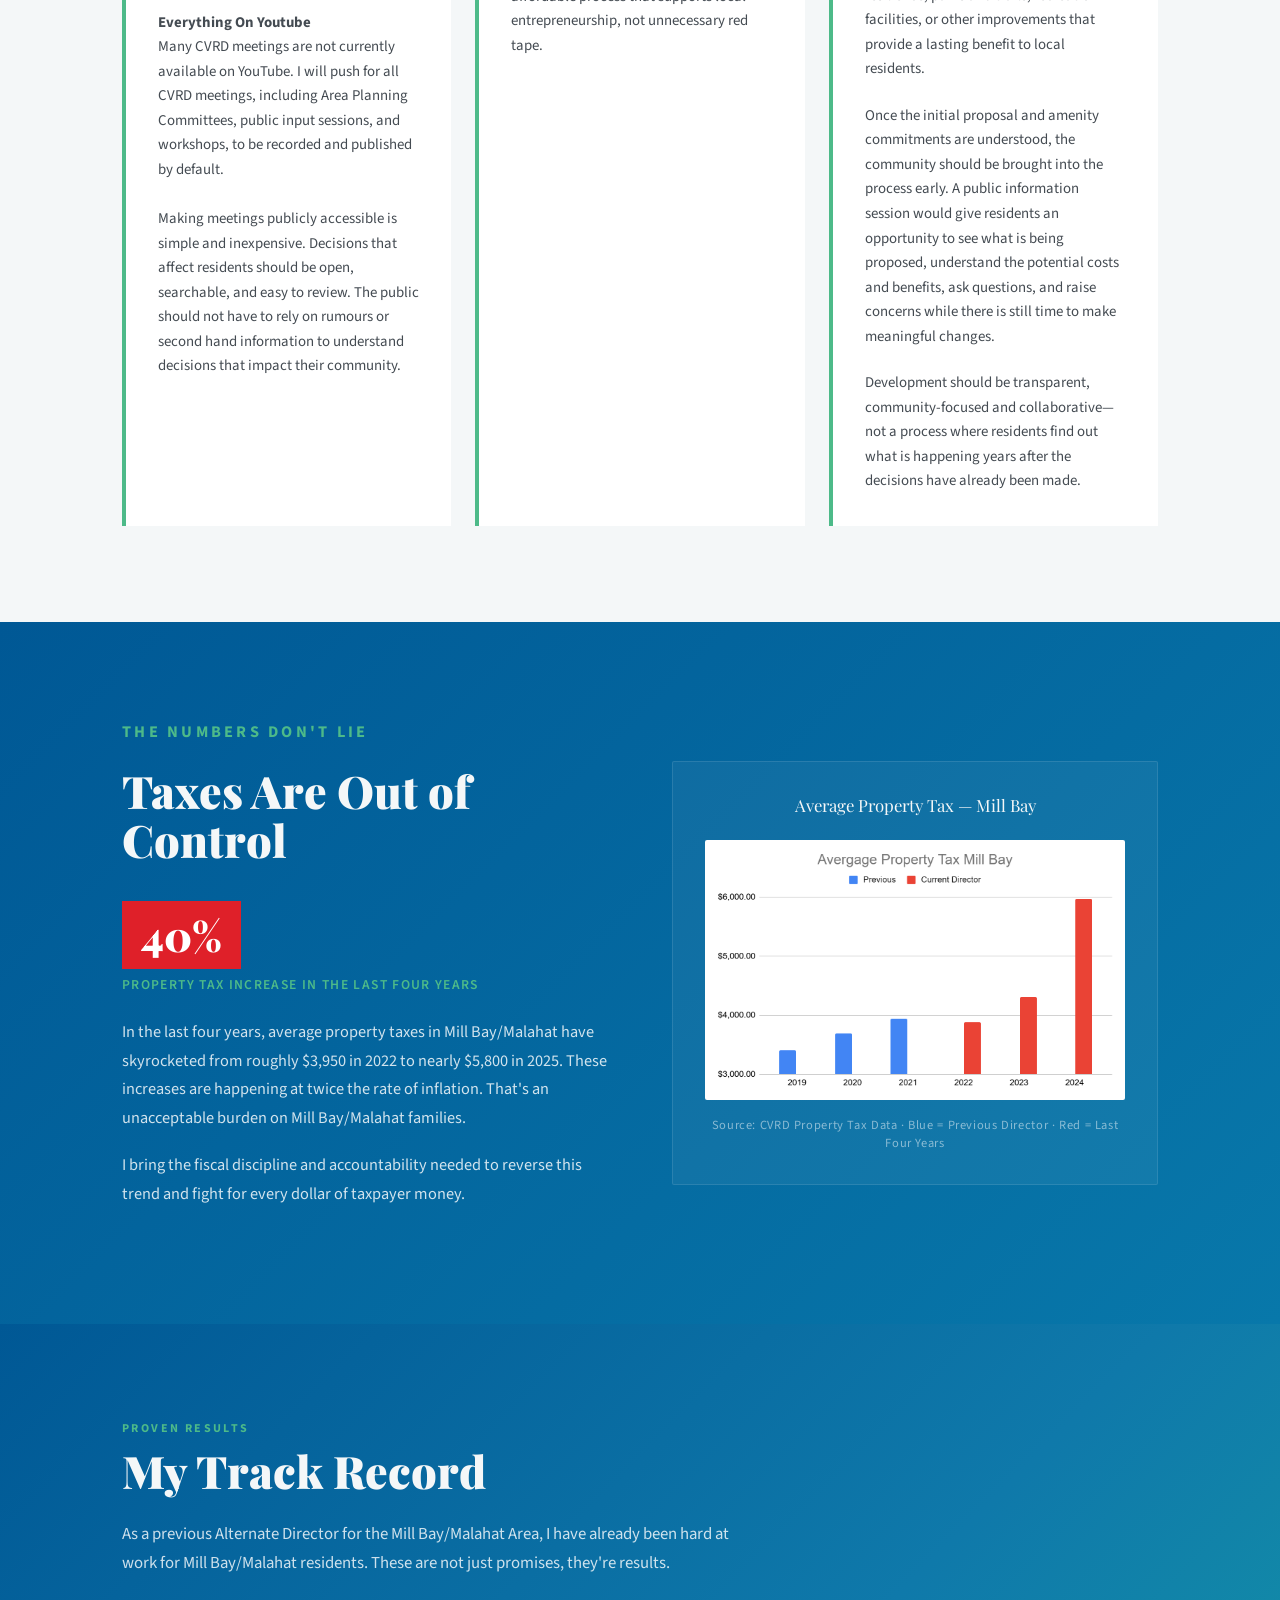
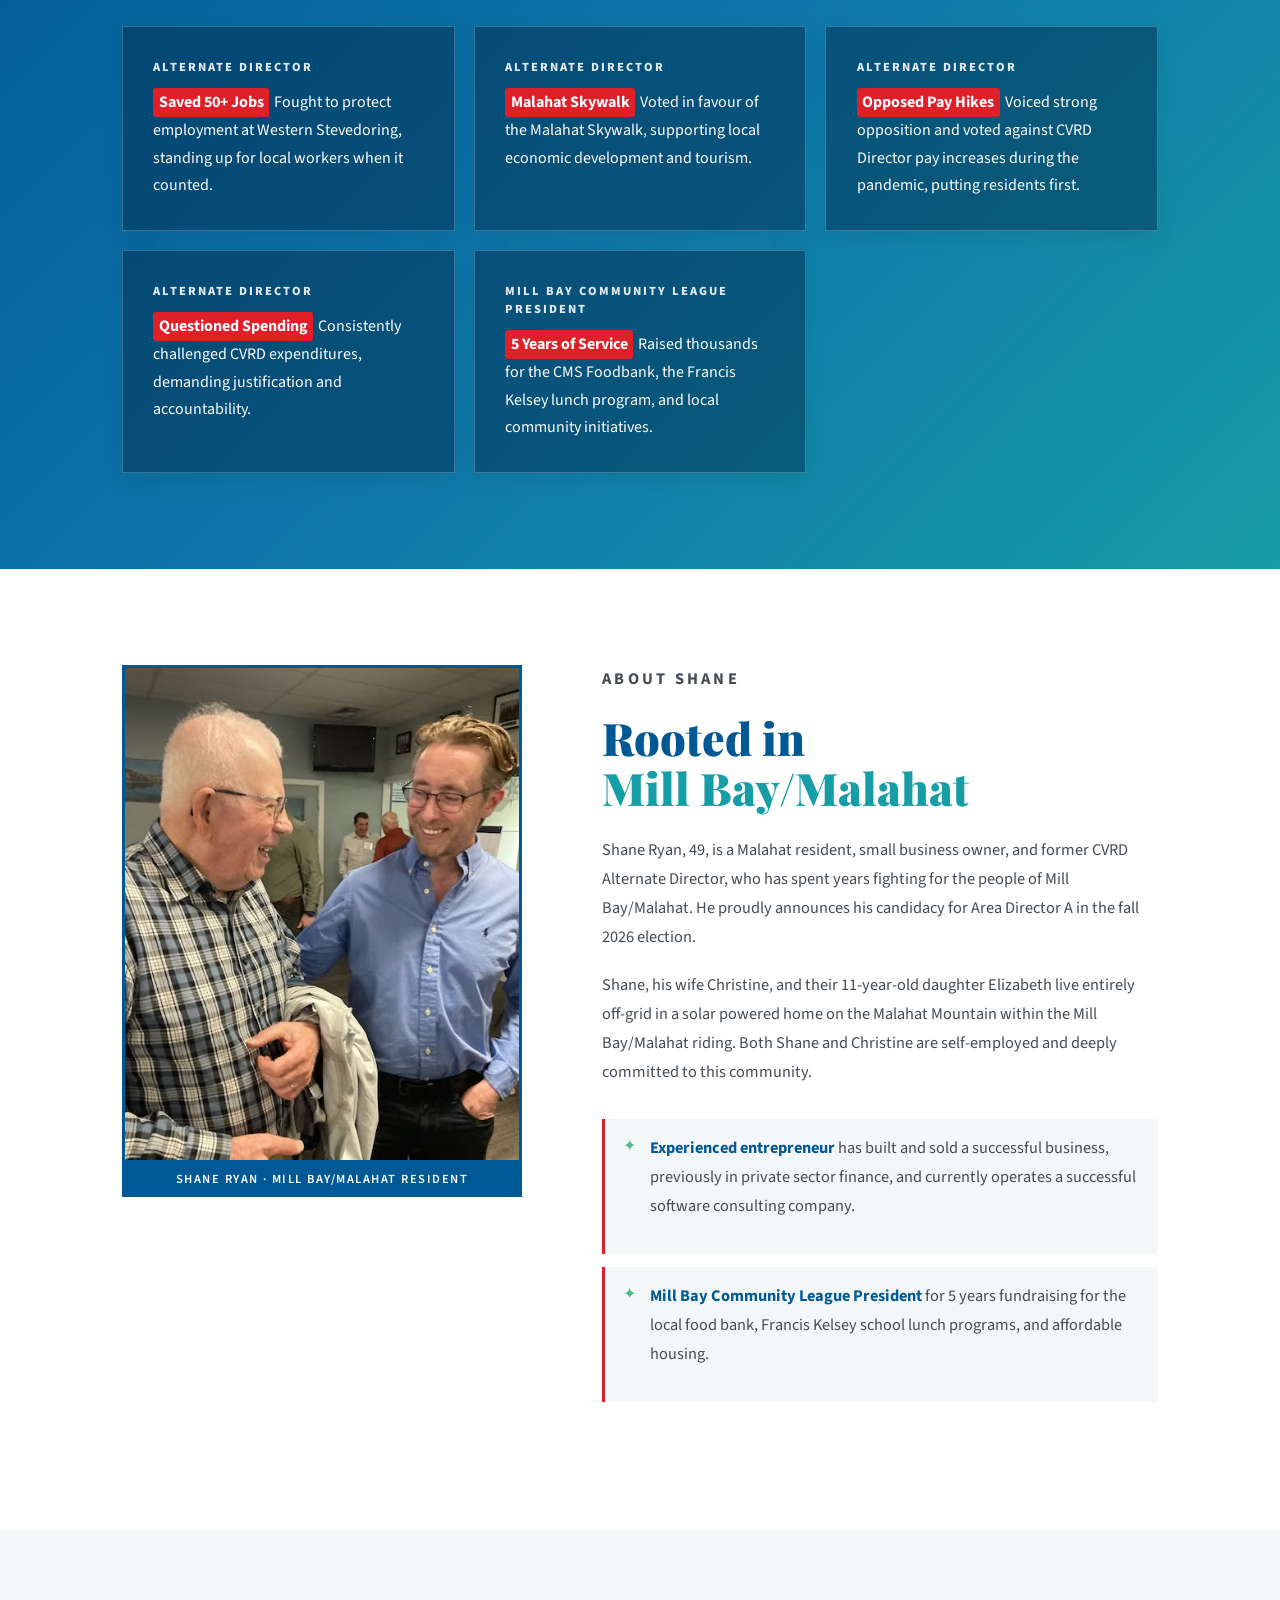
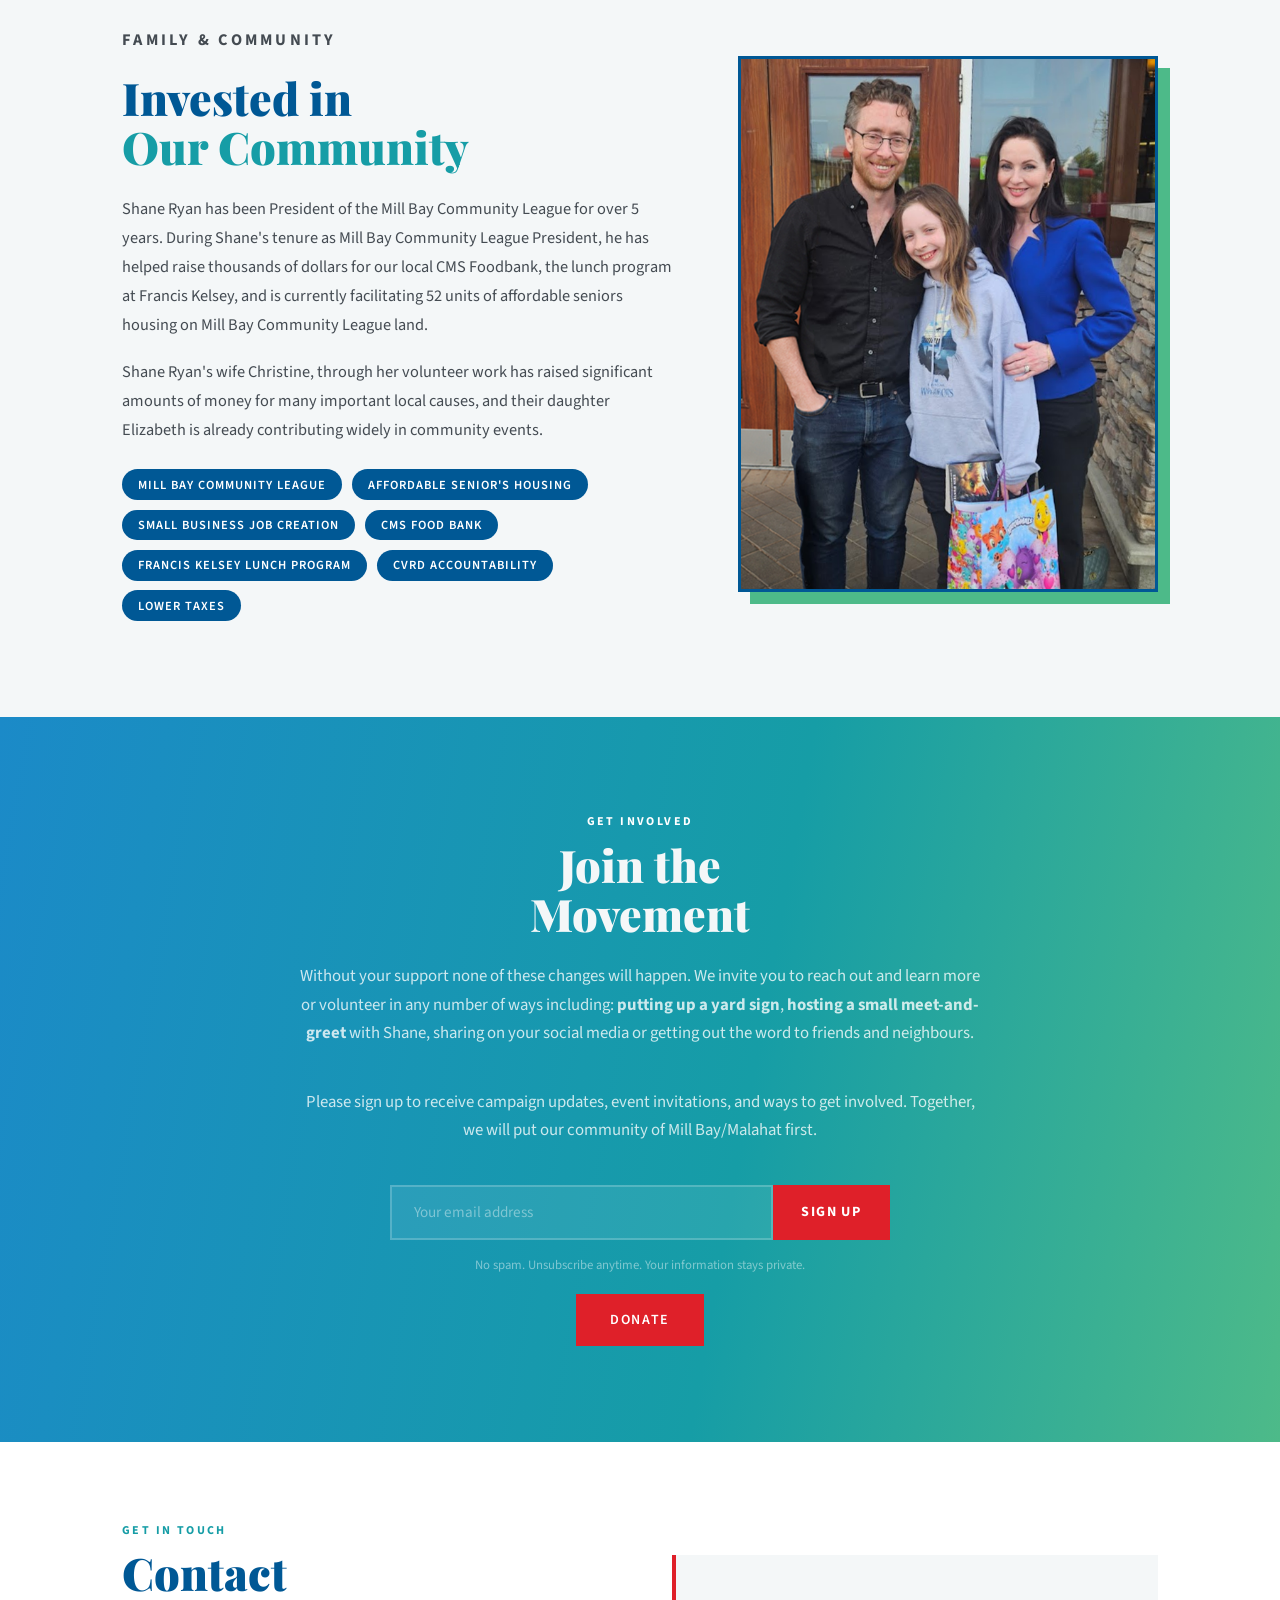
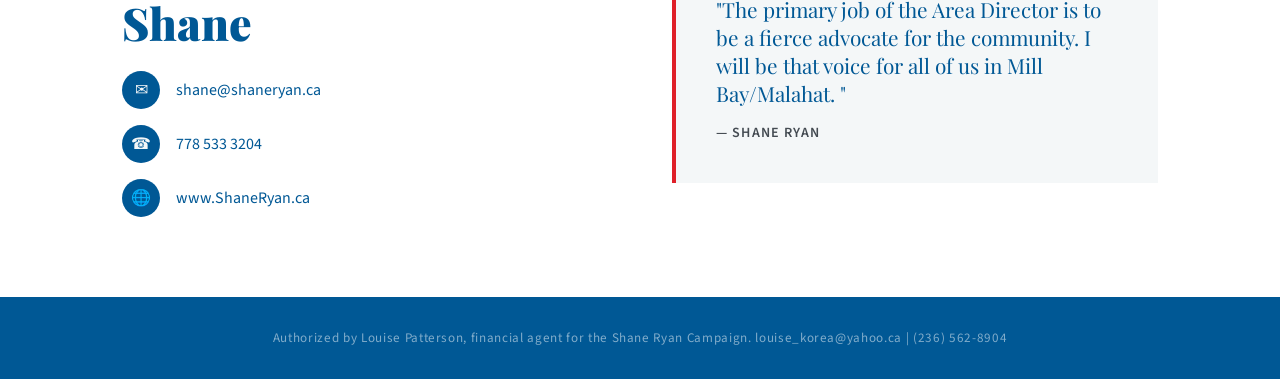
==== commit d63411e7: "added platform for CZB" ====
--- a/index.html
+++ b/index.html
@@ -1008,7 +1008,7 @@
     <div class="platform-header">
       <p class="section-label">My Platform</p>
       <h2 class="section-title">Less is More. <span class="accent">Less Taxes. More Transparency.</span></h2>
-      <p class="platform-intro">Eight practical priorities for Mill Bay / Malahat focused on responsible spending, infrastructure, transparency and strong community representation.</p>
+      <p class="platform-intro">Nine practical priorities for Mill Bay / Malahat focused on responsible spending, infrastructure, transparency and strong community representation.</p>
     </div>
 
     <div class="platform-grid">
@@ -1108,6 +1108,17 @@
           <li>The CVRD needs to learn to live within its means and rely more on its own staff rather creating new budgets for consultants.</li>
           <li>We can achieve greater local decision-making and stronger representation without creating another layer of government and another permanent cost for taxpayers.</li>
           <li>For these reasons, I’ll be voting No on the referendum.</li>
+        </ul>
+      </article>
+
+      <article class="platform-card">
+        <div class="platform-card-head">
+          <span class="platform-number">9</span>
+          <h3>No to CZB</h3>
+        </div>
+        <ul>
+          <li>Oppose the Comprehensive Zoning Bylaw in its current form because it imposes excessive, one-size-fits-all regulations that restrict property rights and limit what residents can do on their own land.</li>
+          <li>Protect rural lifestyles and avoid unnecessary restrictions on farming, keeping animals, food trucks, home-based businesses and other activities that support local self-sufficiency and economic opportunity.</li>
         </ul>
       </article>
     </div>
